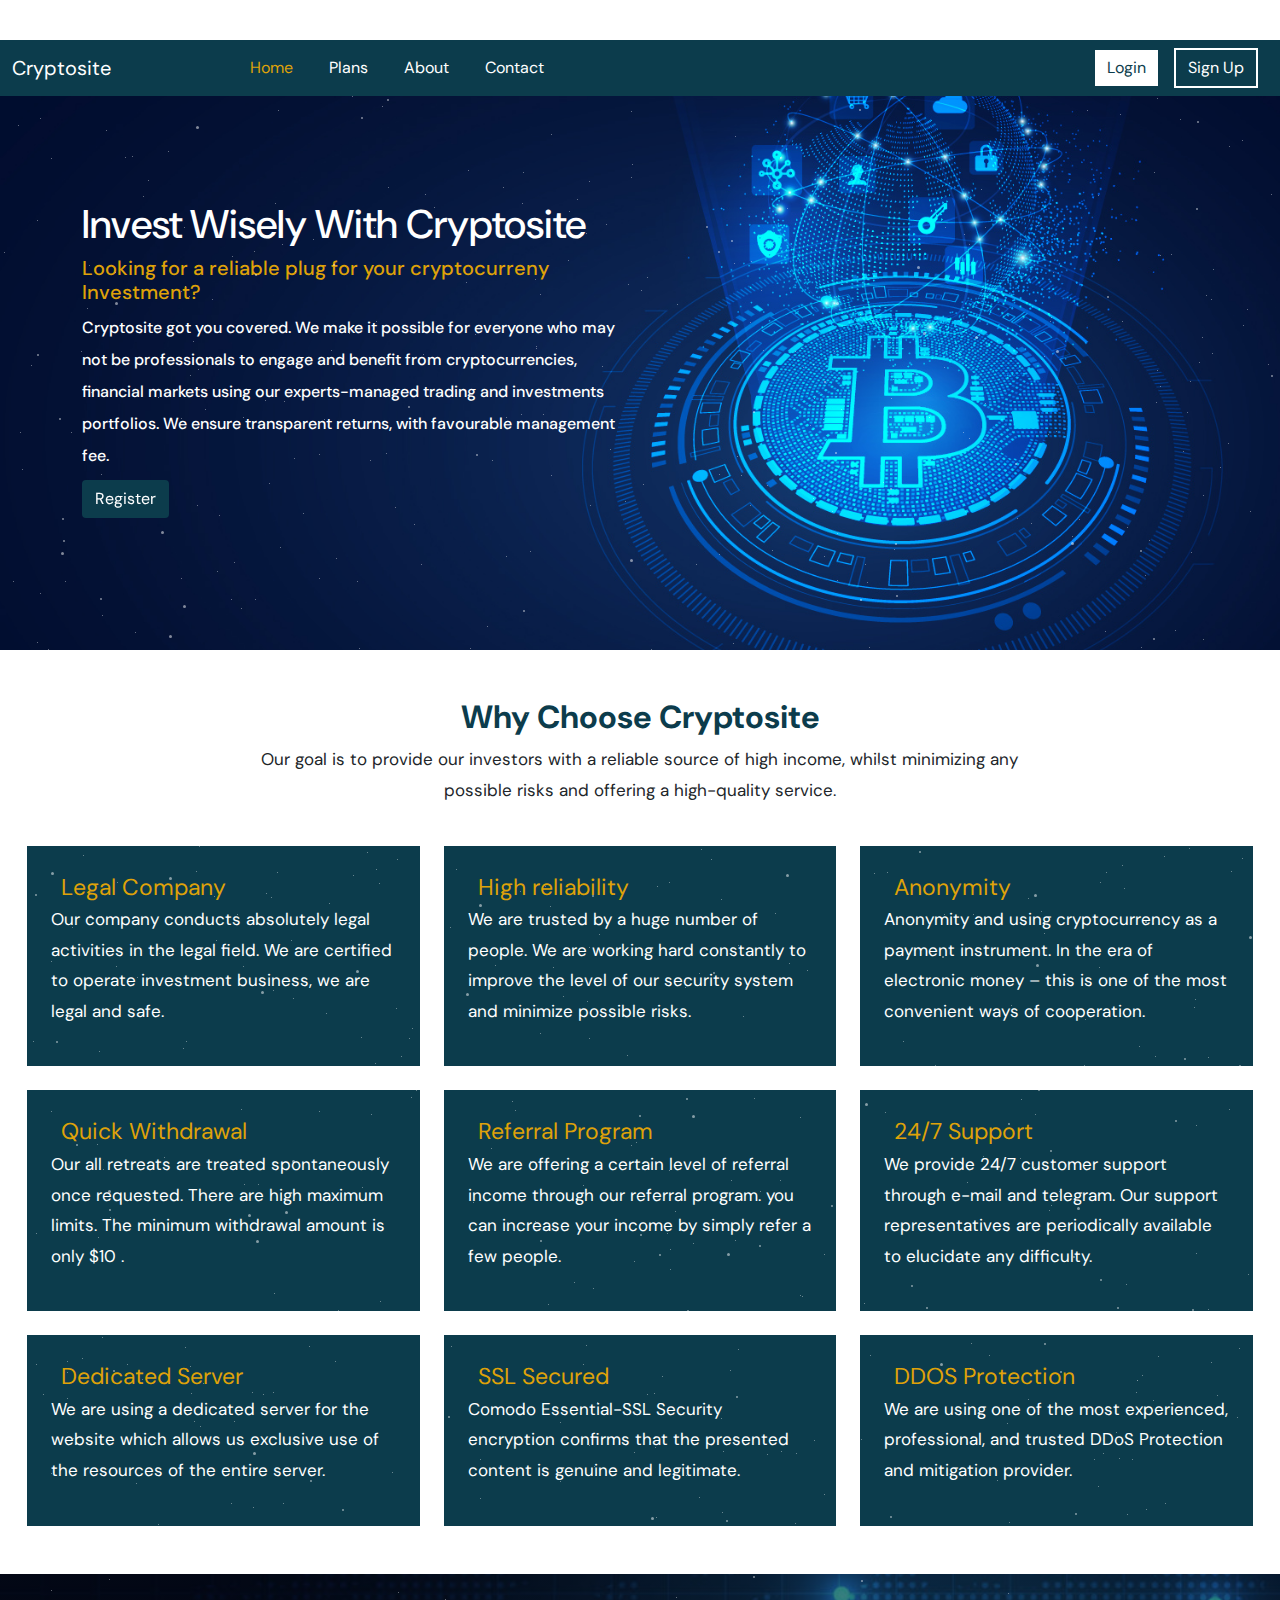
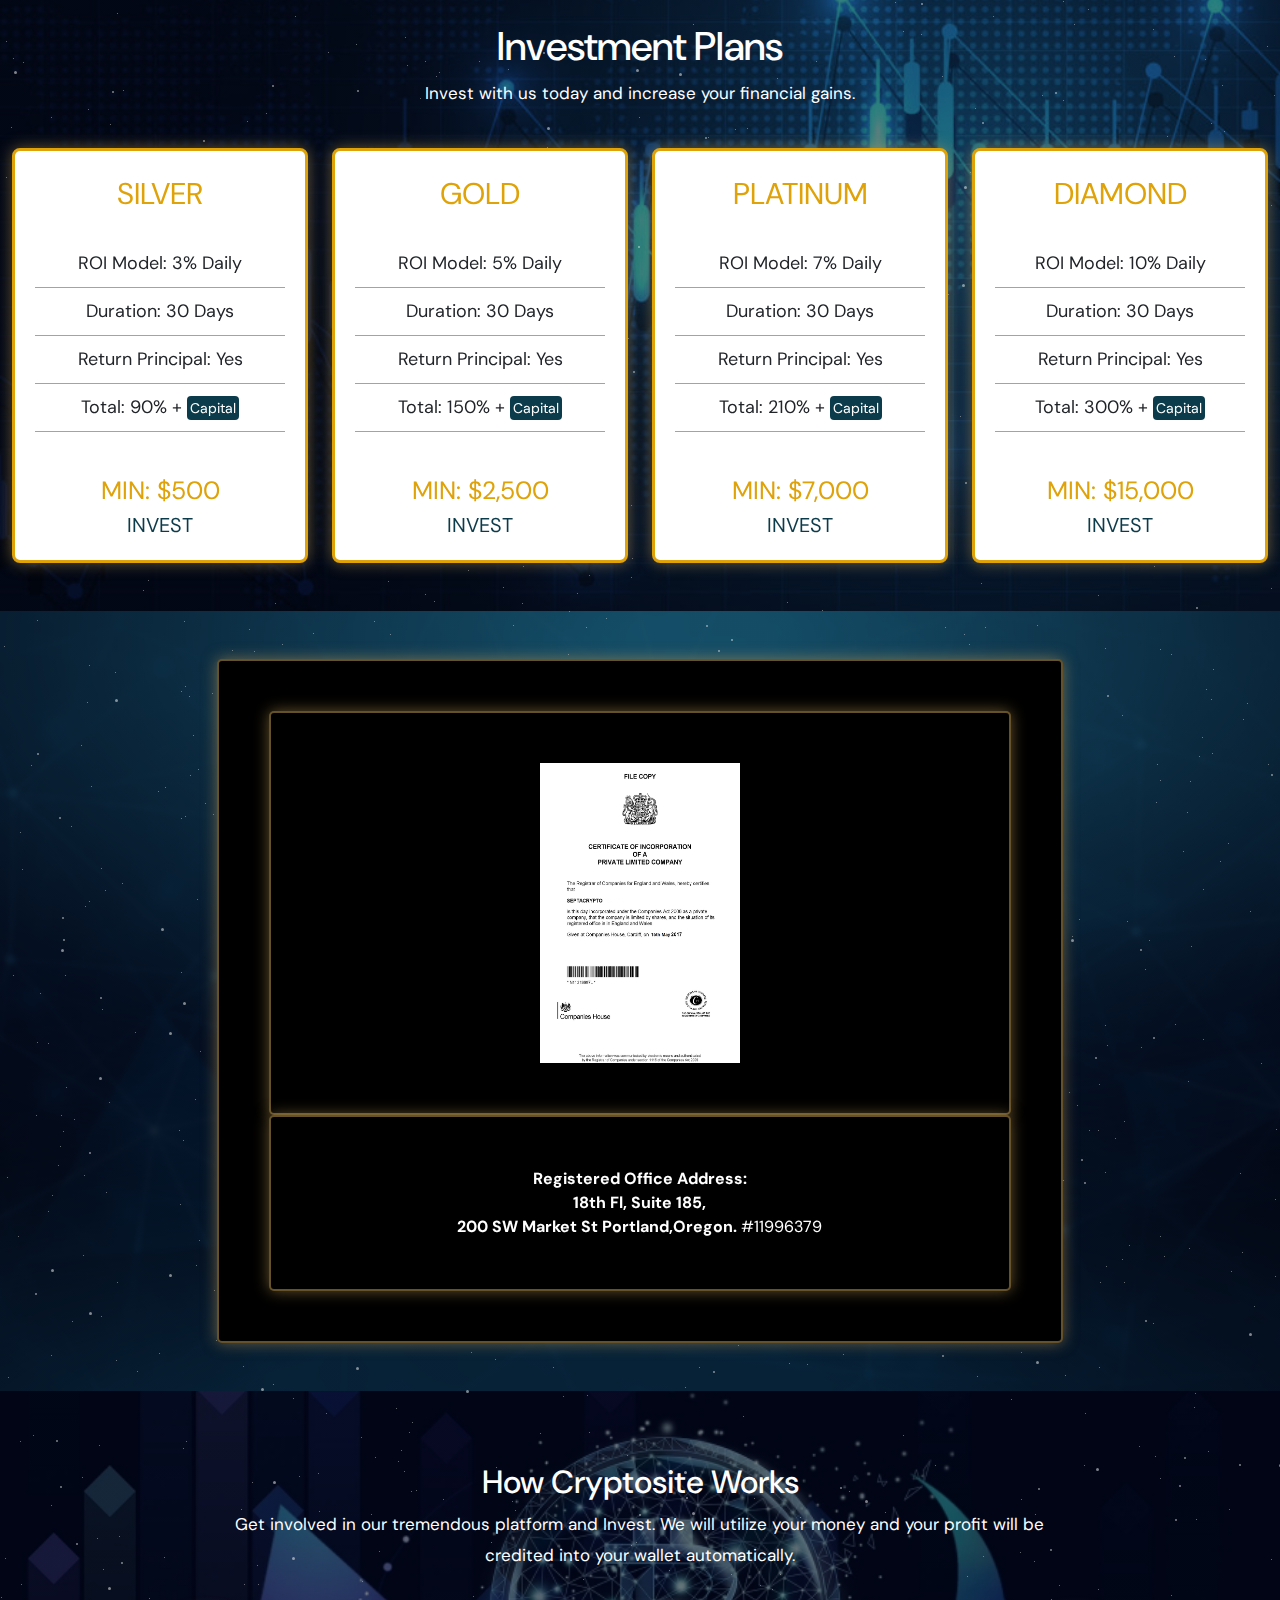
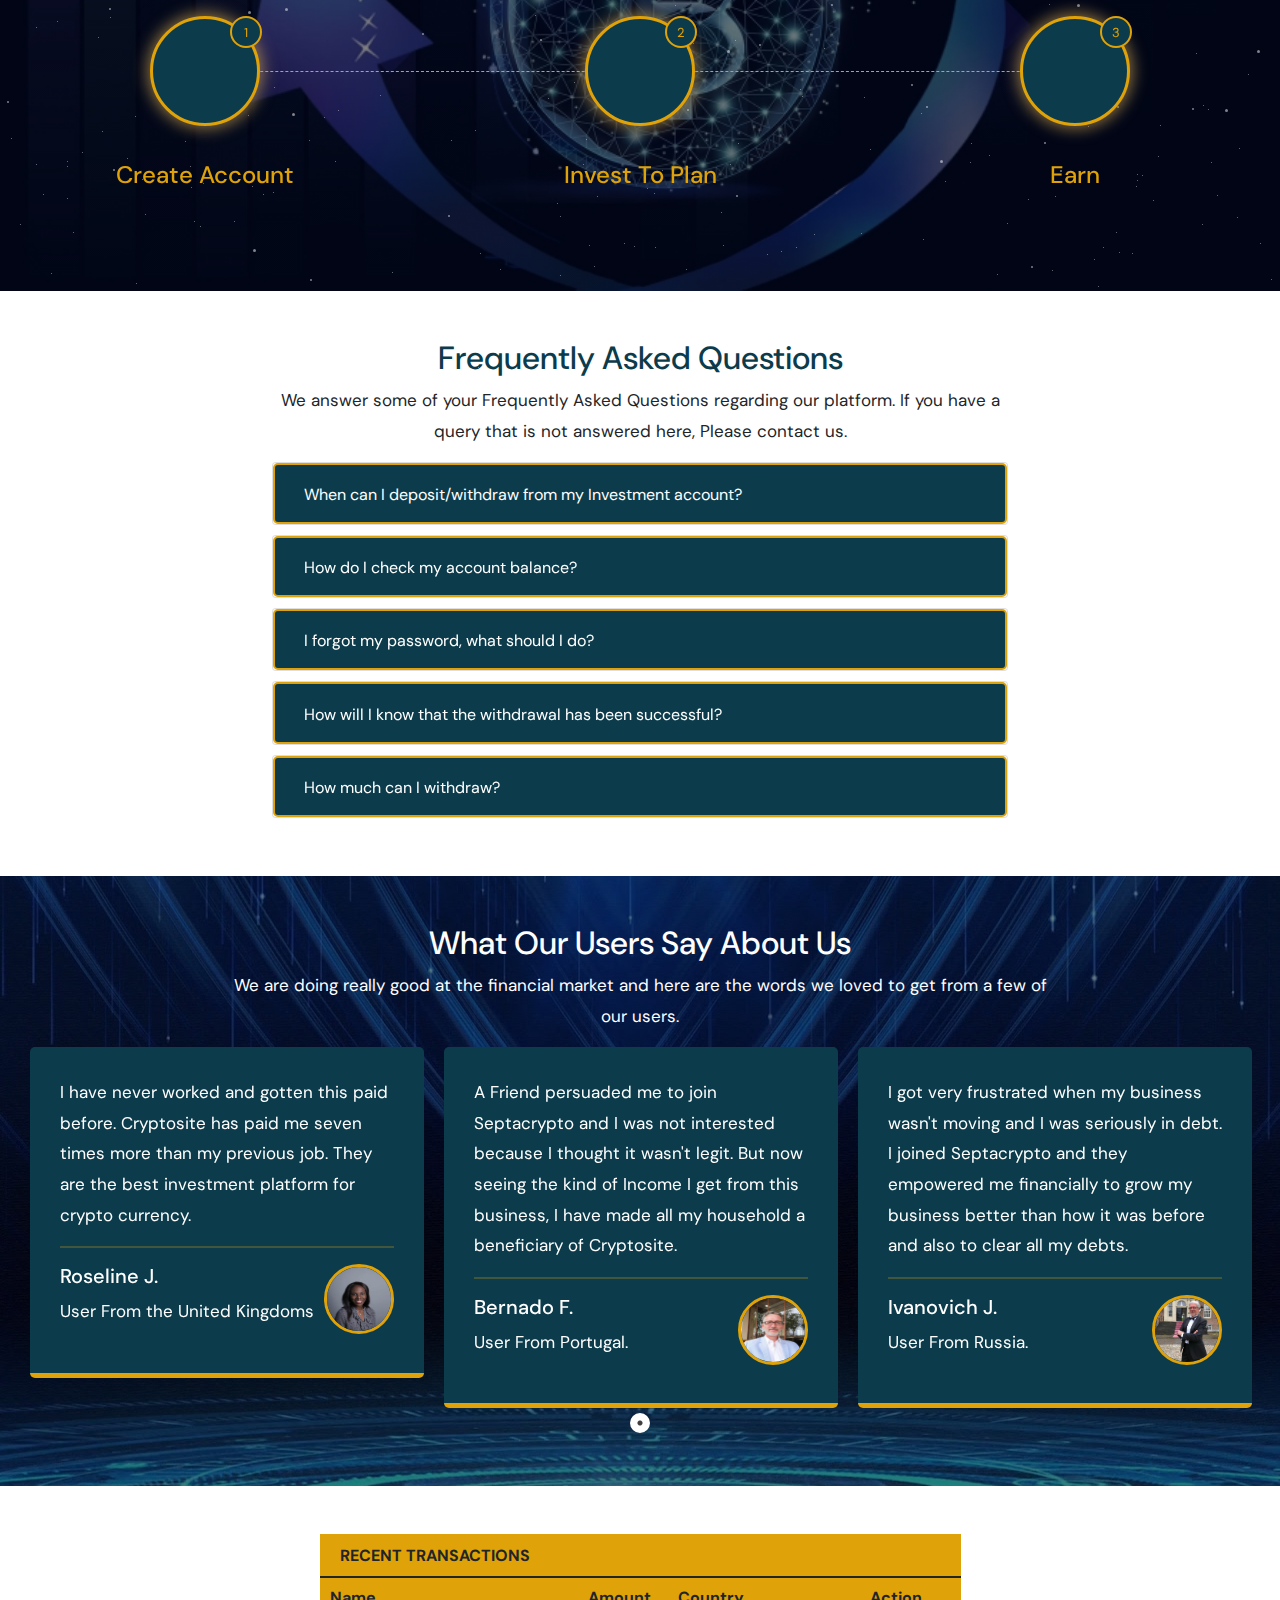
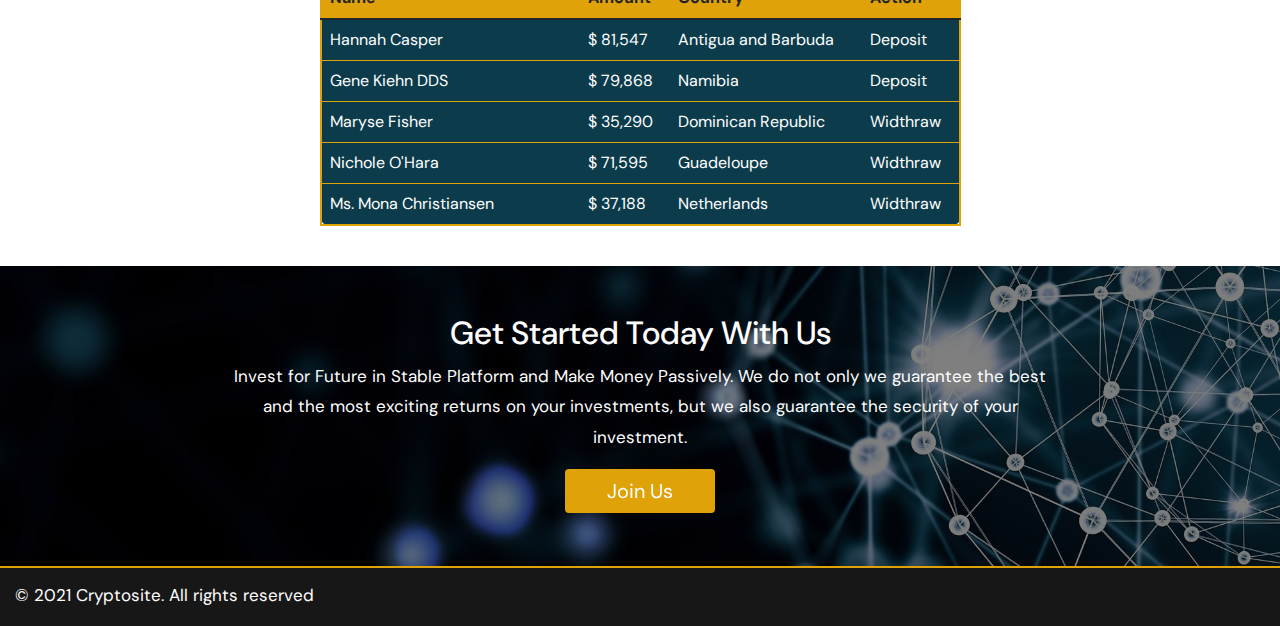
==== index.html @ 424b7c15 "Initial commit" ====
<!DOCTYPE html>
<html lang="en">
<head>
    <meta charset="UTF-8">
    <meta http-equiv="X-UA-Compatible" content="IE=edge">
    <meta name="viewport" content="width=device-width, initial-scale=1.0">
    <title>New Crypto Site</title>
    <link rel="stylesheet" href="bootstrap/css/bootstrap.min.css">
    <link rel="stylesheet" href="css/styles.css">
    <link rel="stylesheet" href="css/responsive.css">
    <link rel="stylesheet" href="css/dots.css">
    <script src="js/font-awesome.js"></script>
    <link rel="stylesheet" href="slick-1.8.1/slick-1.8.1/slick/slick.css">
    <link rel="stylesheet" href="slick-1.8.1/slick-1.8.1/slick/slick-theme.css">
    <!-- <script type='text/javascript' src='https://platform-api.sharethis.com/js/sharethis.js#property=60d13c8905c128001ae49d27&product=sticky-share-buttons' async='async'></script> -->
</head>
<body>
    <header class="fixed-top">
    <div style="height:40px; background-color: #FFFFFF; overflow:hidden; box-sizing: border-box; border-radius: 0px; text-align: right; line-height:14px; block-size:40px; font-size: 12px; font-feature-settings: normal; text-size-adjust: 100%; padding:1px;padding: 0px; margin: 0px; width: 100%;"><div style="height:40px; padding:0px; margin:0px; width: 100%;"><iframe src="https://widget.coinlib.io/widget?type=horizontal_v2&theme=light&pref_coin_id=1505&invert_hover=" width="100%" height="36px" scrolling="auto" marginwidth="0" marginheight="0" frameborder="0" border="0" style="border:0;margin:0;padding:0;"></iframe></div></div>
    <nav class="navbar navbar-expand-lg navbar-light">
        <div class="container-fluid">
          <a class="navbar-brand" href="#">Cryptosite</a>
          <button class="navbar-toggler" type="button" data-bs-toggle="collapse" data-bs-target="#navbarNavDropdown" aria-controls="navbarNavDropdown" aria-expanded="false" aria-label="Toggle navigation">
            <i class="fas fa-bars text-white"></i>
          </button>
          <div class="collapse navbar-collapse offset-md-1" id="navbarNavDropdown">
            <ul class="navbar-nav me-auto mb-2 mb-lg-0">
              <li class="nav-item">
                <a class="nav-link active" href="index.html">Home</a>
              </li>
              <li class="nav-item">
                <a class="nav-link" href="plans.html">Plans</a>
              </li>
              <li class="nav-item">
                <a class="nav-link" href="#">About</a>
              </li>
              <li class="nav-item">
                <a class="nav-link" href="#">Contact</a>
              </li>
            </ul>
            <div class="float-btn">
              <a href="#" class="btn btn-login">Login</a>
              <a href="#" class="btn btn-register">Sign Up</a>
            </div>
            <div class="d-flex">
                <span id="google_translate_element"></span>
            </div>
            <script type="text/javascript">
                function googleTranslateElementInit() {
                   new google.translate.TranslateElement({ p: 'en', layout: google.translate.TranslateElement.InlineLayout.HORIZONTAL}, 'google_translate_element');
                                                   }
               </script>
            <script src="https://translate.google.com/translate_a/element.js?cb=googleTranslateElementInit"></script>
          </div>
        </div>
      </nav>
    </header>
  <div class="full-wh">
    <!-- STAR ANIMATION -->
    <div class="bg-animation">
      <div id='stars'></div>
      <div id='stars2'></div>
      <div id='stars3'></div>
      <div id='stars4'></div>
    </div><!-- / STAR ANIMATION -->
  </div>

  <div class="home-banner">
    <div class="container">
      <div class="row">
          <div class="col-md-6">
              <div class="banner-area">
              <h1 class="text-white">Invest Wisely With Cryptosite</h1>
              <h5 class="text-banner">Looking for a reliable plug for your cryptocurreny Investment?</h5>
              <h6 class="text-white">Cryptosite got you covered. We make it possible for everyone who may not be professionals to engage and benefit from cryptocurrencies, financial markets using our experts-managed trading and investments portfolios. We ensure transparent returns, with favourable management fee.</h6>
              <a href="#" class="btn btn-startmine" style="position:relative;">Register</a>
            </div>
          </div>
      </div>
    </div>
  </div>

  <br><br>
  <div class="container-fluid">
    <section class="why-choose">
        <h2 class="text-center section-text"><b>Why Choose Cryptosite</b></h2>
        <div class="col-md-8 mx-auto">
        <p class="text-center">Our goal is to provide our investors with a reliable source of high income, whilst minimizing any possible risks and offering a high-quality service.</p>
    </div>
    <br>
    <div class="row">
        <div class="col-xl-4 col-md-6">
           <div class="why-area p-4">
            <div class="why-heads">
          <span><i class="far fa-copy"></i></span> 
          Legal Company
        </div>
        <p class="text-white">Our company conducts absolutely legal activities in the legal field. We are certified to operate investment business, we are legal and safe.</p>
        </div>
    </div> 
        <div class="col-xl-4 col-md-6 first">
            <div class="why-area p-4">
                <div class="why-heads">
              <span><i class="fas fa-lock"></i></span> 
              High reliability
            </div>
            <p class="text-white">We are trusted by a huge number of people. We are working hard constantly to improve the level of our security system and minimize possible risks.</p>
            </div>
        </div>
        <div class="col-xl-4 col-md-6 first">
            <div class="why-area p-4">
                <div class="why-heads">
              <span><i class="fas fa-user-lock"></i></span> 
              Anonymity
            </div>
            <p class="text-white">Anonymity and using cryptocurrency as a payment instrument. In the era of electronic money – this is one of the most convenient ways of cooperation.</p>
            </div>
        </div>
        <div class="col-xl-4 col-md-6">
            <br>
            <div class="why-area p-4">
                <div class="why-heads">
              <span><i class="fas fa-shipping-fast"></i></span>               
              Quick Withdrawal
            </div>
            <p class="text-white">Our all retreats are treated spontaneously once requested. There are high maximum limits. The minimum withdrawal amount is only $10 .</p>
            </div>
        </div>
        <div class="col-xl-4 col-md-6">
            <br>
            <div class="why-area p-4">
                <div class="why-heads">
              <span><i class="fas fa-users"></i></span>               
              Referral Program
            </div>
            <p class="text-white">We are offering a certain level of referral income through our referral program. you can increase your income by simply refer a few people.</p>
            </div>
        </div>
        <div class="col-xl-4 col-md-6">
          <br>
          <div class="why-area p-4">
            <div class="why-heads">
          <span><i class="fas fa-headset"></i></span>                         
          24/7 Support
        </div>
        <p class="text-white">We provide 24/7 customer support through e-mail and telegram. Our support representatives are periodically available to elucidate any difficulty.</p>
        </div>          
        </div>
        <div class="col-xl-4 col-md-6">
         <br>
         <div class="why-area p-4">
            <div class="why-heads">
          <span><i class="fas fa-server"></i></span>                         
          Dedicated Server
        </div>
        <p class="text-white">We are using a dedicated server for the website which allows us exclusive use of the resources of the entire server.</p>
        </div> 
        </div>
        <div class="col-xl-4 col-md-6">
            <br>
            <div class="why-area p-4">
               <div class="why-heads">
             <span><i class="fab fa-expeditedssl"></i></span>                         
            SSL Secured
           </div>
           <p class="text-white">Comodo Essential-SSL Security encryption confirms that the presented content is genuine and legitimate.</p>
           </div> 
        </div>
        <div class="col-xl-4 col-md-6">
            <br>
            <div class="why-area p-4">
               <div class="why-heads">
             <span><i class="fas fa-shield-alt"></i></span>                         
            DDOS Protection
           </div>
           <p class="text-white">We are using one of the most experienced, professional, and trusted DDoS Protection and mitigation provider.</p>
           </div>     
        </div>
    </div>
    </section>
    <br><br>
  </div>

  <section class="plans">
        <div class="container-fluid">
          <br><br>
          <h1 class="text-white text-center">Investment Plans</h1>
          <p class="text-white text-center">Invest with us today and increase your financial gains.</p>
          <br>
          <div class="row">
            <div class="col-xl-3 col-lg-4 col-md-6">
               <div class="plans-area text-center">
                 <span class="plan-head">SILVER</span>
                 <br><br>
                 <ul class="plan-list">
                   <li>ROI Model: 3% Daily</li>
                   <li>Duration: 30 Days</li>
                   <li>Return Principal: Yes</li>
                   <li>Total: 90% + <span class="capital">Capital</span></li>
                 </ul>
                 <br>
                 <span class="plan-footer">MIN: $500</span><br>
                 <span class="plan-invest">INVEST</span>
               </div>
            </div>

            <div class="col-xl-3 col-lg-4 col-md-6 first">
              <div class="plans-area text-center">
                <span class="plan-head">GOLD</span>
                <br><br>
                <ul class="plan-list">
                  <li>ROI Model: 5% Daily</li>
                  <li>Duration: 30 Days</li>
                  <li>Return Principal: Yes</li>
                  <li>Total: 150% + <span class="capital">Capital</span></li>
                </ul>
                <br>
                <span class="plan-footer">MIN: $2,500</span><br>
                <span class="plan-invest">INVEST</span>
              </div>
            </div>

            <div class="col-xl-3 col-lg-4 col-md-6 first">
              <div class="plans-area text-center">
                <span class="plan-head">PLATINUM</span>
                <br><br>
                <ul class="plan-list">
                  <li>ROI Model: 7% Daily</li>
                  <li>Duration: 30 Days</li>
                  <li>Return Principal: Yes</li>
                  <li>Total: 210% + <span class="capital">Capital</span></li>
                </ul>
                <br>
                <span class="plan-footer">MIN: $7,000</span><br>
                <span class="plan-invest">INVEST</span>
              </div>
            </div>

            <div class="col-xl-3 col-lg-4 col-md-6 first">
              <div class="plans-area text-center">
                <span class="plan-head">DIAMOND</span>
                <br><br>
                <ul class="plan-list">
                  <li>ROI Model: 10% Daily</li>
                  <li>Duration: 30 Days</li>
                  <li>Return Principal: Yes</li>
                  <li>Total: 300% + <span class="capital">Capital</span></li>
                </ul>
                <br>
                <span class="plan-footer">MIN: $15,000</span><br>
                <span class="plan-invest">INVEST</span>
              </div>
            </div>
          </div>
        </div>
        <br><br>
</section>

<section class="certificate-area">
  <br><br>
  <div class="row justify-content-center">
    <div class="col-xl-8">
      <div class="profit-calculator-wrapper">
          <div align="center" class="profit-calculator-wrapper"><a href="img/certificate.pdf" target="_blank"><img src="img/certificate.png" align="center" alt="image" width="200" height="300"></a></div>
                        <div class="profit-calculator-wrapper text-white" align="center"><strong>Registered Office Address:<br>
                        
                         18th Fl, Suite 185,<br> 200 SW Market St Portland,Oregon.</strong>
<a href="#" target="_blank" style="text-decoration: none;"><font color="white">#11996379</font></a><br></div>
      </div>
    </div>
  </div>
  <br><br>
</section>

<section class="how-works">
   <br><br><br>
   <h2 class="text-center text-white">How Cryptosite Works</h2>
   <div class="col-md-8 mx-auto">
   <p class="text-white text-center">Get involved in our tremendous platform and Invest. We will utilize your money and your profit will be credited into your wallet automatically.</p>
   </div>
  </div><!-- row end -->
  <div class="row justify-content-center mb-none-30">
              <div class="col-lg-4 col-md-6 work-item mb-30">
      <div class="work-card text-center">
        <div class="work-card__icon base--color">
          <i class="fas fa-user-alt"></i>                <span class="step-number">1</span>
        </div>
        <div class="work-card__content">
          <h4 class="base--color mb-3">Create Account</h4>
        </div>
      </div><!-- work-card end -->
    </div>
              <div class="col-lg-4 col-md-6 work-item mb-30">
      <div class="work-card text-center">
        <div class="work-card__icon base--color">
          <i class="fas fa-cubes"></i>                <span class="step-number">2</span>
        </div>
        <div class="work-card__content">
          <h4 class="base--color mb-3">Invest To Plan</h4>
        </div>
      </div><!-- work-card end -->
    </div>
              <div class="col-lg-4 col-md-6 work-item last mb-30">
      <div class="work-card text-center">
        <div class="work-card__icon base--color">
          <i class="fas fa-wallet"></i>                <span class="step-number">3</span>
        </div>
        <div class="work-card__content">
          <h4 class="base--color mb-3">Earn</h4>
        </div>
      </div><!-- work-card end -->
    </div>
            </div>
</section>

<section class="faq-area">
  <div class="container">
  <br><br>
  <h2 class="section-text text-center">Frequently Asked Questions</h2>
  <div class="col-md-8 mx-auto">
  <p class="text-center">We answer some of your Frequently Asked Questions regarding our platform. If you have a query that is not answered here, Please contact us.</p>
</div>
<div class="row justify-content-center">
  <div class="col-lg-8">
    <div class="accordion cmn-accordion" id="accordionExample">
                    <div class="card">
        <div class="card-header" id="heading0">
          <h2 class="mb-0">
            <button class="btn btn-link btn-block text-left collapsed" type="button" data-bs-toggle="collapse" data-bs-target="#collapse0" aria-expanded="false" aria-controls="collapse0">
              <i class="fas fa-question-circle"></i>
              <span>When can I deposit/withdraw from my Investment account?</span>
            </button>
          </h2>
        </div>

        <div id="collapse0" class="collapse" aria-labelledby="heading0" data-bs-parent="#accordionExample">
          <div class="card-body">
            Deposit and withdrawal are available for at any time. Be sure, that your funds are not used in any ongoing trade before the withdrawal. The available amount is shown in your dashboard on the main page of Investing platform.

                        </div>
        </div>
      </div>
                    <div class="card">
        <div class="card-header" id="heading1">
          <h2 class="mb-0">
            <button class="btn btn-link btn-block text-left collapsed" type="button" data-bs-toggle="collapse" data-bs-target="#collapse1" aria-expanded="false" aria-controls="collapse1">
              <i class="fas fa-question-circle"></i>
              <span>How do I check my account balance?</span>
            </button>
          </h2>
        </div>

        <div id="collapse1" class="collapse" aria-labelledby="heading1" data-bs-parent="#accordionExample">
          <div class="card-body">
            You can see this anytime on your accounts dashboard.                  </div>
        </div>
      </div>
                    <div class="card">
        <div class="card-header" id="heading2">
          <h2 class="mb-0">
            <button class="btn btn-link btn-block text-left collapsed" type="button" data-bs-toggle="collapse" data-bs-target="#collapse2" aria-expanded="false" aria-controls="collapse2">
              <i class="fas fa-question-circle"></i>
              <span>I forgot my password, what should I do?</span>
            </button>
          </h2>
        </div>

        <div id="collapse2" class="collapse" aria-labelledby="heading2" data-bs-parent="#accordionExample">
          <div class="card-body">
            Visit the password reset page, type in your email address and click the `Reset` button.
</div>
        </div>
      </div>
                    <div class="card">
        <div class="card-header" id="heading3">
          <h2 class="mb-0">
            <button class="btn btn-link btn-block text-left collapsed" type="button" data-bs-toggle="collapse" data-bs-target="#collapse3" aria-expanded="false" aria-controls="collapse3">
              <i class="fas fa-question-circle"></i>
              <span>How will I know that the withdrawal has been successful?</span>
            </button>
          </h2>
        </div>

        <div id="collapse3" class="collapse" aria-labelledby="heading3" data-bs-parent="#accordionExample">
          <div class="card-body">
            You will get an automatic notification once we send the funds and you can always check your transactions or account balance. Your chosen payment system dictates how long it will take for the funds to reach you.
</div>
        </div>
      </div>
                    <div class="card">
        <div class="card-header" id="heading4">
          <h2 class="mb-0">
            <button class="btn btn-link btn-block text-left collapsed" type="button" data-bs-toggle="collapse" data-bs-target="#collapse4" aria-expanded="false" aria-controls="collapse4">
              <i class="fas fa-question-circle"></i>
              <span>How much can I withdraw?</span>
            </button>
          </h2>
        </div>

        <div id="collapse4" class="collapse" aria-labelledby="heading4" data-bs-parent="#accordionExample">
          <div class="card-body">
            You can withdraw the full amount of your account balance minus the funds that are used currently for supporting opened positions.

                    </div>
        </div>
      </div>
                  </div>
</div>
</div>
</div>
</section>

<br><br>
<section class="testimonial-area">
  <div style="margin-right: 20px; margin-left: 20px;">
    <br><br>
    <h2 class="text-white text-center">What Our Users Say About Us</h2>
    <div class="col-md-8 mx-auto">
    <p class="text-white text-center">We are doing really good at the financial market and here are the words we loved to get from a few of our users.</p>
  </div>

  <div class="responsive">
    <div class="testimonial">
     <p class="text-white">I have never worked and gotten this paid before. Cryptosite has paid me seven times more than my previous job. They are the best investment platform for crypto currency.</p>
     <div class="testi-img">
       <hr style="background-color: rgb(223, 162, 9) !important; height: 2px;">
       <img src="img/roseline.jpg" alt="testifier-1" class="img-testimonial">
     </div>
     <h5 class="text-white">Roseline J.</h5>
     <p class="text-white">User From the United Kingdoms</p>
    </div>
    <div class="testimonial">
      <p class="text-white">A Friend persuaded me to join Septacrypto and I was not interested because I thought it wasn't legit. But now seeing the kind of Income I get from this business, I have made all my household a beneficiary of Cryptosite.</p>
      <div class="testi-img">
        <hr style="background-color: rgb(223, 162, 9) !important; height: 2px;">
        <img src="img/bernado.jpg" alt="testifier-1" class="img-testimonial">
      </div>
      <h5 class="text-white">Bernado F.</h5>
      <p class="text-white">User From Portugal.</p>
    </div>
    <div class="testimonial">
      <p class="text-white">I got very frustrated when my business wasn't moving and I was seriously in debt. I joined Septacrypto and they empowered me financially to grow my business better than how it was before and also to clear all my debts.</p>
      <div class="testi-img">
        <hr style="background-color: rgb(223, 162, 9) !important; height: 2px;">
        <img src="img/ivanovic.jpg" alt="testifier-1" class="img-testimonial">
      </div>
      <h5 class="text-white">Ivanovich J.</h5>
      <p class="text-white">User From Russia.</p>
    </div>
  </div>

  </div>

  <br><br>
</section>

<br><br>
<div class="container">
  <div class="row">
  <div class="col-lg-7 mx-auto">
    <div class="table-responsive">
      <table class="table table-crypto table-hover recent-trans-table">
        <thead class="thead">
          <tr scope="col">
            <th> <i class="fas fa-wallet" style="padding-right: 10px;"></i> RECENT TRANSACTIONS</th>
            <th></th>
            <th></th>
            <th></th>
            <th></th>
          </tr>
        </thead>
        <thead class="thead">
          <tr scope="col">
            <th>Name</th>
            <th></th>
            <th>Amount</th>
            <th>Country</th>
            <th>Action</th>
          </tr>
        </thead>

        <tbody id="reload">
                          <tr scope="col" id="here" >
            <td>Hannah Casper</td>

                          <td><i class="fas fa-caret-down text-danger"></i></td>
            



            <td>$ 81,547</td>
            <td>Antigua and Barbuda</td>
            <td>Deposit</td>
          </tr>
                          <tr scope="col" id="here" >
            <td>Gene Kiehn DDS</td>

                          <td><i class="fas fa-caret-down text-danger"></i></td>
            



            <td>$ 79,868</td>
            <td>Namibia</td>
            <td>Deposit</td>
          </tr>
                          <tr scope="col" id="here" >
            <td>Maryse Fisher</td>

                          <td><i class="fas fa-caret-up text-success"></i></td>
            



            <td>$ 35,290</td>
            <td>Dominican Republic</td>
            <td>Widthraw</td>
          </tr>
                          <tr scope="col" id="here" >
            <td>Nichole O&#039;Hara</td>

                          <td><i class="fas fa-caret-up text-success"></i></td>
            



            <td>$ 71,595</td>
            <td>Guadeloupe</td>
            <td>Widthraw</td>
          </tr>
                          <tr scope="col" id="here" >
            <td>Ms. Mona Christiansen</td>

                          <td><i class="fas fa-caret-up text-success"></i></td>
            



            <td>$ 37,188</td>
            <td>Netherlands</td>
            <td>Widthraw</td>
          </tr>
            

        </tbody>

      </table>
    </div>
  </div>
</div>
</div>
<script>
var auto_refresh = setInterval(
      window.onload =  function(){


  $('#reload').load(location.href+ ' #here').fadeIn("slow",function(){ $(this).addClass('success').show();});



  },3000);
</script>

<style>

  .table-crypto {
    background-color: #0c3c4c;
  }

  .table-crypto tbody tr {
    color: white !important;
  }

  .recent-trans-table {
    border-radius: 10px !important;
    border: 2px solid rgb(223, 162, 9);
    position: relative;
  }

  .recent-trans-table .thead {
    background-color: rgb(223, 162, 9) !important;
  }
</style>
<br>

<section class="get-started">
  <div class="container">
    <div class="row">
      <div class="col-md-9 mx-auto">
        <br><br>
        <h2 class="text-white text-center">Get Started Today With Us</h2>
        <p class="text-white text-center">Invest for Future in Stable Platform and Make Money Passively. We do not only we guarantee the best and the most exciting returns on your investments, but we also guarantee the security of your investment.</p>
        <div align="center">
          <a href="" class="btn btn-join">Join Us</a>
        </div>
      </div>
    </div>
  </div>
</section>

<footer class="crypto-footer">
  <div class="row text-white">
    <div class="col-md-6">
     <p class="footer-text">© 2021 Cryptosite. All rights reserved</p>
    </div>
    <div class="col-md-6">
      <div class="offset-md-7">
                    <a href="#" class="footer-media"><i class="fab fa-facebook-f"></i></a>
                    <a href="#" class="footer-media"><i class="fab fa-twitter"></i></a>
                    <a href="#" class="footer-media"><i class="fab fa-pinterest-p"></i></a>
                    <a href="#" class="footer-media"><i class="fab fa-linkedin-in"></i></a>
                  </div>
    </div>
  </div>
</footer>

    <script src="bootstrap/js/bootstrap.min.js"></script>

    <script src="js/jquery-1.11.0.min.js"></script>
    <script src="js/jquery-migrate-1.2.1.min.js"></script>
    <script src="slick-1.8.1/slick-1.8.1/slick/slick.min.js"></script>
    <script>
      $(document).ready(function(){
      $('.responsive').slick({
  dots: true,
  infinite: false,
  autoplay: true,
  autoplaySpeed: 4000,
  speed: 300,
  slidesToShow: 3,
  slidesToScroll: 3,
  responsive: [
    {
      breakpoint: 1024,
      settings: {
        slidesToShow: 2,
        slidesToScroll: 2,
        infinite: true,
        dots: true
      }
    },
    {
      breakpoint: 600,
      settings: {
        slidesToShow: 2,
        slidesToScroll: 2
      }
    },
    {
      breakpoint: 480,
      settings: {
        slidesToShow: 1,
        slidesToScroll: 1
      }
    }
    // You can unslick at a given breakpoint now by adding:
    // settings: "unslick"
    // instead of a settings object
  ]
});
});
    </script>
</body>
</html>
---- css/styles.css ----
@import url('https://fonts.googleapis.com/css2?family=Bakbak+One&family=DM+Sans:wght@500&family=Nunito:wght@500;600;700&family=Prompt:wght@200;400&family=Raleway:wght@100;200;400&family=Roboto+Mono:ital,wght@0,300;1,700&family=Source+Sans+3:ital,wght@1,700&display=swap');

html, body {
    max-width: 100%;
    overflow-x: hidden;
    font-family: 'DM Sans', sans-serif;
}

.widget-update{
    margin-top: -5px !important;
}

.navbar {
    background-color: #0c3c4c;
}

.navbar .navbar-brand {
    color: white !important;
}

.navbar .navbar-nav .nav-item {
    padding-left: 10px;
    padding-right: 10px;
}

.navbar .navbar-nav .nav-item .nav-link {
    color: white;
}

.navbar .navbar-nav .nav-item .nav-link.active {
    color: rgb(223, 162, 9);
}

.navbar .navbar-nav .nav-item .nav-link:hover {
    color: rgb(223, 162, 9);
}

.btn-login {
    border: 2px solid #0c3c4c;
    color: #0c3c4c;
    border-radius: 0px;
    background-color: white;
    margin-right: 10px;
}

.btn-login:hover {
    border: 2px solid white;
    color: white;
    background-color: #0c3c4c;
}

.btn-register {
    border: 2px solid white;
    color: white;
    border-radius: 0px;
    background-color: #0c3c4c;
    margin-right: 10px;
}

.btn-register:hover {
    border: 2px solid #0c3c4c;
    color: #0c3c4c;
    background-color: white;
}

.goog-te-combo{
    width: 100%;
    padding: .375rem .75rem;
    font-size: 1rem;
    font-weight: 400;
    line-height: 1.5;
    color: #495057;
    background-color: #fff;
    background-clip: padding-box;
    border: 1px solid #ced4da;
    border-radius: .25rem;
    transition: border-color .15s ease-in-out,box-shadow .15s ease-in-out;
}
.goog-logo-link {
   display:none !important;
}

.goog-te-gadget{
   color: transparent !important;
}

.banner-area {
    padding-top: 200px;
}

.banner-area h6 {
    line-height: 2em;
}

.text-banner {
    color: rgb(223, 162, 9);
}

.navbar-toggler {
    border: 1px solid transparent !important;
}

.navbar-toggler:focus {
    outline: 4px solid #0c3c4c !important;
}

.navbar-toggler .fa-bars {
    font-size: 25px !important;
}

.home-banner {
    background-image: url('../img/cryptobanner-2.jpg');
    background-repeat: no-repeat;
    background-size: cover;
    background-position: center;
    min-height: 650px;
}

.btn-startmine {
    color: white !important;
    background-color: #0c3c4c;
}

.section-text {
    color: #0c3c4c;
}

p {
    font-size: 17px;
    line-height: 1.8em;
}

.why-choose {
    margin-right: 15px;
    margin-left: 15px;
}

.why-area {
    background-color: #0c3c4c;
}

.why-heads {
    color: rgb(223, 162, 9);
    font-size: 23px;
}

.why-heads span {
    margin-right: 10px;
}

.plans {
    background-image: linear-gradient(rgba(0,0,0,0.5),rgba(0,0,0,0.5)) ,url('../img/section-bg.jpg');
    background-position: center;
    background-repeat: no-repeat;
    background-size: cover;
    min-height: 600px;
}

.plans-area {
    background-color: white;
    border: 3px solid rgb(223, 162, 9);
    padding: 20px;
    box-shadow: 0 0 15px rgb(204 163 84 / 50%);
    border-radius: 8px;
    position: relative;
}

.plans-area:hover {
    margin-top: -10px;
    transition: all .25s ease-out;
}

.plan-head {
    color: rgb(223, 162, 9);
    font-size: 30px;
}

.plan-list {
    list-style-type: none;
    padding-inline-start: 0px !important;
}

.plan-list li {
    font-size: 18px;
    border-bottom: 1px solid rgb(223, 162, 9);
    padding-top: 10px;
    padding-bottom: 10px;
}

.plan-list li .capital {
    color: white;
    background-color: #0c3c4c;
    padding: 3px;
    border-radius: 4px;
    font-size: 14px !important;
}

.plan-footer {
    color: rgb(223, 162, 9);
    font-size: 25px;
}

.plan-invest {
    font-size: 20px;
    color: #0c3c4c;
}

.profit-calculator-wrapper {
    padding: 50px;
    border: 2px solid rgba(204, 163, 84, 0.5);
    border-radius: 5px;
    -webkit-border-radius: 5px;
    -moz-border-radius: 5px;
    -ms-border-radius: 5px;
    -o-border-radius: 5px;
    background-color: #000000;
    box-shadow: 0 0 15px rgb(204 163 84 / 50%);
    position: relative;
}

.certificate-area {
    background-image: linear-gradient(rgba(0,0,0,0.5),rgba(0,0,0,0.5)) ,url('../img/crypt-certibg.png');
    background-position: center;
    background-repeat: no-repeat;
    background-size: cover;
    min-height: 600px;
}

.how-works {
    background-image: linear-gradient(rgba(0,0,0,0.5),rgba(0,0,0,0.5)) ,url('../img/cryptobanner.jpg');
    background-position: center;
    background-repeat: no-repeat;
    background-size: cover;
    min-height: 500px;
} 

.work-item {
    position: relative;
    z-index: 1;
}

.work-card {
    padding: 30px;
}


.base--color {
    color: rgb(223, 162, 9) !important;
}
.work-card__icon {
    width: 110px;
    height: 110px;
    border-radius: 50%;
    -webkit-border-radius: 50%;
    -moz-border-radius: 50%;
    -ms-border-radius: 50%;
    -o-border-radius: 50%;
    border: 3px solid rgb(223, 162, 9);
    box-shadow: 0 0 15px 3px rgb(204 163 84 / 65%);
    margin: 0 auto;
    display: flex;
    justify-content: center;
    align-items: center;
    background-color: #0c3c4c;
    position: relative;
}
.work-card__icon i {
    font-size: 44px;
    line-height: 1;
}

.work-card__icon .step-number {
    position: absolute;
    top: -3px;
    right: -5px;
    width: 32px;
    height: 32px;
    background-color: #0c3c4c;
    display: flex;
    justify-content: center;
    align-items: center;
    font-size: 13px;
    border: 2px solid rgb(223, 162, 9);
    border-radius: 50%;
    -webkit-border-radius: 50%;
    -moz-border-radius: 50%;
    -ms-border-radius: 50%;
    -o-border-radius: 50%;
}

.work-card__content {
    margin-top: 35px;
}

.work-item::before {
    position: absolute;
    content: '';
    left: 50%;
    top: 85px;
    width: 450px;
    height: 2px;
    border-top: 1px dashed rgb(223, 162, 9);
    z-index: -1;
}

.work-item.last::before {
    position: absolute;
    content: '';
    left: 50%;
    top: 85px;
    width: 450px;
    height: 2px;
    border-top: 1px dashed transparent;
    z-index: -1;
}

.card {
    margin-bottom: 10px;
}

.card-header {
  color: white;
  background-color: #0c3c4c;
  border-radius: 5px !important;
  border: 2px solid rgb(223, 162, 9);
}

.card-header .btn-link {
    color: white;
    background-color: #0c3c4c;
    text-decoration: none;
  }

.testimonial-area {
    background-image: linear-gradient(rgba(0,0,0,0.5),rgba(0,0,0,0.5)) ,url('../img/tetimonial-bg.jpg');
    background-position: center;
    background-repeat: no-repeat;
    background-size: cover;
    min-height: 600px;    
}  

.testimonial {
    padding: 30px;
    background-color: #0c3c4c;
    margin-left: 10px;
    margin-right: 10px;
    border-radius: 5px;
    border-bottom: 5px solid rgb(223, 162, 9);
}

.img-testimonial {
    height: 70px;
    width: 70px;
    border-radius: 50%;
    float: right;
    border: 3px solid rgb(223, 162, 9);
}

.get-started {
    background-image: linear-gradient(rgba(0,0,0,0.5),rgba(0,0,0,0.5)) ,url('../img/section-bg-2.jpg');
    background-position: center;
    background-repeat: no-repeat;
    background-size: cover;
    min-height: 300px;  
}

.btn-join {
    background-color: rgb(223, 162, 9);
    color: white;
    position: relative;
    font-size: 20px;
    width: 150px;
}

.crypto-footer {
    background-color: rgb(24, 23, 23);
    position: relative;
    padding: 15px 15px 1px 15px;
    border-top: 2px solid rgb(223, 162, 9);
}

.footer-media {
    color: white;
    margin: 0px 10px 0px 10px;
}

.footer-media:hover {
    color: #0c3c4c;
}

.footer-text {
    line-height: 1.5em !important;
}

.other-banners {
    background-image: url('../img/section-bg.jpg');
    background-repeat: no-repeat;
    background-size: cover;
    background-position: center;
    min-height: 400px;    
}
---- css/responsive.css ----
@media (max-width:800px) {
    .float-btn {
        display: flex;
    }
    .btn-login {
        width: 50%;
        margin-bottom: 10px;
    }
    .btn-register{
        width: 50%;
        margin-bottom: 10px;
    }

    .first {
        margin-top: 20px;
    }

    .work-item::before {
      display: none;
    }

    .work-item.last::before {
        display: none;
      }

      .get-started {
        min-height: 350px;  
    }

}

@media (max-width:480px) {
    .crypto-footer {
        text-align: center;
    }

    .footer-text {
        line-height: 1em !important;
        font-size: 15px;
    }
}
---- css/dots.css ----
.full-wh {
  position: absolute;
  top: 0px;
  left: 0px;
  bottom: 0px;
  width: 100%;
}

.bg-animation {
  position: fixed;
  top: 0;
  left: 0;
  width: 100%;
  height: 100%;
}

.bg-animation {
  position: fixed;
  top: 0;
  left: 0;
  width: 100%;
  height: 100%;
  opacity: 0.5;
}

  #stars {
    width: 1px;
    height: 1px;
    border-radius: 50%;
    background: transparent;
    box-shadow: 117px 1613px #fff, 1488px 635px #fff, 944px 914px #fff,
      647px 277px #fff, 1792px 1205px #fff, 656px 1517px #fff, 820px 1839px #fff,
      1153px 1400px #fff, 870px 13px #fff, 550px 702px #fff, 1155px 1056px #fff,
      88px 1709px #fff, 1450px 1090px #fff, 1929px 457px #fff, 1390px 905px #fff,
      1771px 269px #fff, 1741px 669px #fff, 432px 64px #fff, 563px 996px #fff,
      1918px 1873px #fff, 1845px 1211px #fff, 231px 1503px #fff, 37px 220px #fff,
      1970px 495px #fff, 1812px 925px #fff, 67px 1398px #fff, 535px 279px #fff,
      1837px 829px #fff, 1945px 685px #fff, 1677px 1817px #fff, 1317px 1415px #fff,
      1785px 905px #fff, 1787px 1554px #fff, 802px 1296px #fff, 512px 1101px #fff,
      583px 1364px #fff, 336px 558px #fff, 979px 334px #fff, 106px 792px #fff,
      204px 34px #fff, 1845px 1763px #fff, 445px 1599px #fff, 386px 453px #fff,
      471px 952px #fff, 1466px 1676px #fff, 1885px 303px #fff, 51px 1717px #fff,
      1211px 299px #fff, 1546px 1887px #fff, 1067px 33px #fff, 1088px 1326px #fff,
      1938px 760px #fff, 470px 648px #fff, 1213px 269px #fff, 1767px 78px #fff,
      977px 976px #fff, 1926px 175px #fff, 722px 1512px #fff, 945px 227px #fff,
      1811px 99px #fff, 1912px 1406px #fff, 1602px 1243px #fff, 610px 449px #fff,
      654px 1393px #fff, 1930px 1193px #fff, 258px 1184px #fff, 89px 265px #fff,
      824px 1494px #fff, 1506px 1435px #fff, 1027px 753px #fff, 1px 1197px #fff,
      530px 1161px #fff, 864px 1555px #fff, 1610px 1604px #fff, 1035px 1114px #fff,
      1456px 133px #fff, 1196px 1253px #fff, 361px 1037px #fff, 834px 351px #fff,
      436px 1676px #fff, 1194px 1007px #fff, 1141px 647px #fff, 319px 454px #fff,
      937px 1769px #fff, 1872px 1013px #fff, 733px 643px #fff, 1250px 511px #fff,
      189px 296px #fff, 1639px 163px #fff, 1584px 336px #fff, 1912px 1343px #fff,
      1298px 1307px #fff, 1750px 902px #fff, 1129px 845px #fff, 1899px 1470px #fff,
      1427px 232px #fff, 1391px 838px #fff, 1225px 1819px #fff, 190px 1366px #fff,
      1865px 518px #fff, 203px 1383px #fff, 1455px 614px #fff, 423px 354px #fff,
      1678px 1790px #fff, 241px 608px #fff, 1089px 730px #fff, 1342px 38px #fff,
      1848px 249px #fff, 1874px 1785px #fff, 1040px 1837px #fff, 751px 261px #fff,
      510px 1975px #fff, 52px 795px #fff, 1786px 1310px #fff, 498px 712px #fff,
      190px 375px #fff, 1341px 722px #fff, 43px 1394px #fff, 1821px 1687px #fff,
      106px 130px #fff, 1717px 1978px #fff, 168px 151px #fff, 183px 740px #fff,
      945px 1381px #fff, 669px 1170px #fff, 1285px 1816px #fff, 110px 1217px #fff,
      1623px 813px #fff, 869px 647px #fff, 867px 582px #fff, 735px 1240px #fff,
      519px 1896px #fff, 132px 156px #fff, 1649px 193px #fff, 241px 1109px #fff,
      643px 484px #fff, 574px 1282px #fff, 1952px 564px #fff, 1978px 145px #fff,
      329px 903px #fff, 1674px 617px #fff, 1978px 558px #fff, 1808px 1715px #fff,
      1526px 1238px #fff, 475px 1330px #fff, 810px 425px #fff, 1709px 634px #fff,
      1658px 336px #fff, 425px 194px #fff, 352px 96px #fff, 148px 180px #fff,
      1139px 1046px #fff, 1809px 1233px #fff, 1669px 171px #fff, 263px 1394px #fff,
      534px 715px #fff, 396px 1008px #fff, 589px 1445px #fff, 1190px 381px #fff,
      1709px 279px #fff, 520px 891px #fff, 1136px 1867px #fff, 1280px 1233px #fff,
      836px 296px #fff, 1348px 646px #fff, 1539px 913px #fff, 423px 781px #fff,
      1271px 1805px #fff, 696px 564px #fff, 1549px 804px #fff, 303px 1555px #fff,
      1449px 1903px #fff, 66px 687px #fff, 1164px 856px #fff, 1958px 1326px #fff,
      125px 157px #fff, 508px 1669px #fff, 465px 725px #fff, 1925px 1440px #fff,
      405px 793px #fff, 278px 110px #fff, 1084px 1065px #fff, 1077px 705px #fff,
      663px 1844px #fff, 734px 263px #fff, 870px 1761px #fff, 103px 1169px #fff,
      1506px 1295px #fff, 1883px 926px #fff, 335px 1361px #fff, 1126px 1284px #fff,
      257px 1165px #fff, 837px 580px #fff, 1211px 1362px #fff, 1137px 1380px #fff,
      135px 632px #fff, 1491px 1965px #fff, 1098px 195px #fff, 506px 417px #fff,
      693px 1243px #fff, 622px 1862px #fff, 1412px 1343px #fff, 948px 1894px #fff,
      1315px 1363px #fff, 754px 1098px #fff, 1931px 930px #fff, 1831px 342px #fff,
      1751px 1839px #fff, 84px 775px #fff, 1662px 1488px #fff, 617px 1769px #fff,
      1869px 1292px #fff, 963px 432px #fff, 371px 1114px #fff, 37px 642px #fff,
      21px 1184px #fff, 602px 366px #fff, 414px 524px #fff, 282px 244px #fff,
      1689px 868px #fff, 943px 681px #fff, 898px 679px #fff, 449px 1774px #fff,
      1678px 1313px #fff, 475px 1811px #fff, 1146px 1509px #fff,
      1151px 1863px #fff, 1617px 846px #fff, 82px 1077px #fff, 324px 1317px #fff,
      1516px 885px #fff, 1706px 1526px #fff, 1925px 1180px #fff, 553px 967px #fff,
      1072px 536px #fff, 1715px 1816px #fff, 185px 286px #fff, 1362px 1550px #fff,
      628px 1938px #fff, 1187px 412px #fff, 569px 211px #fff, 1959px 1356px #fff,
      1571px 105px #fff, 319px 1111px #fff, 36px 1364px #fff, 502px 1788px #fff,
      1051px 1993px #fff, 1617px 773px #fff, 424px 1507px #fff, 1623px 1955px #fff,
      307px 662px #fff, 183px 1048px #fff, 1919px 1453px #fff, 1006px 1817px #fff,
      468px 673px #fff, 1142px 1375px #fff, 1228px 443px #fff, 1734px 552px #fff,
      20px 1041px #fff, 1783px 334px #fff, 98px 1237px #fff, 1356px 1940px #fff,
      853px 1779px #fff, 1910px 560px #fff, 1174px 1656px #fff, 110px 1724px #fff,
      542px 1771px #fff, 1758px 1931px #fff, 1463px 1401px #fff, 1155px 84px #fff,
      1504px 835px #fff, 750px 322px #fff, 407px 1900px #fff, 1550px 1141px #fff,
      657px 886px #fff, 526px 714px #fff, 18px 836px #fff, 1546px 1548px #fff,
      22px 469px #fff, 594px 1466px #fff, 1160px 1078px #fff, 627px 1055px #fff,
      195px 699px #fff, 1099px 684px #fff, 530px 551px #fff, 1160px 1325px #fff,
      894px 727px #fff, 1157px 98px #fff, 136px 1483px #fff, 1875px 1975px #fff,
      1803px 566px #fff, 318px 1073px #fff, 1866px 1656px #fff, 543px 414px #fff,
      719px 474px #fff, 1115px 738px #fff, 353px 875px #fff, 184px 1938px #fff,
      1854px 1534px #fff, 420px 1698px #fff, 1480px 1550px #fff, 522px 203px #fff,
      1897px 1904px #fff, 975px 1708px #fff, 1774px 602px #fff, 1908px 274px #fff,
      61px 715px #fff, 983px 1156px #fff, 326px 1013px #fff, 641px 290px #fff,
      1522px 120px #fff, 405px 1637px #fff, 1021px 1099px #fff, 631px 1145px #fff,
      982px 1967px #fff, 200px 651px #fff, 795px 351px #fff, 790px 1082px #fff,
      144px 1572px #fff, 1542px 901px #fff, 158px 1524px #fff, 849px 1843px #fff,
      1807px 203px #fff, 1747px 45px #fff, 1603px 1738px #fff, 617px 1966px #fff,
      342px 748px #fff, 1779px 1173px #fff, 1428px 152px #fff, 589px 1998px #fff,
      1940px 1838px #fff, 115px 272px #fff, 1217px 1395px #fff, 1402px 1491px #fff,
      1833px 1814px #fff, 243px 966px #fff, 319px 578px #fff, 813px 364px #fff,
      669px 882px #fff, 551px 134px #fff, 1819px 920px #fff, 740px 1826px #fff,
      1021px 952px #fff, 1575px 453px #fff, 324px 419px #fff, 929px 417px #fff,
      885px 1112px #fff, 503px 187px #fff, 1908px 362px #fff, 1063px 1601px #fff,
      169px 1792px #fff, 789px 963px #fff, 1697px 948px #fff, 1761px 1810px #fff,
      1844px 1591px #fff, 1709px 949px #fff, 1402px 1396px #fff, 1037px 225px #fff,
      1832px 518px #fff, 1728px 1782px #fff, 194px 1421px #fff, 1395px 742px #fff,
      1478px 1325px #fff, 40px 593px #fff, 1732px 117px #fff, 51px 158px #fff,
      1598px 1672px #fff, 701px 849px #fff, 1403px 1979px #fff, 145px 1414px #fff,
      550px 906px #fff, 1366px 460px #fff, 142px 1379px #fff, 34px 1864px #fff,
      1346px 308px #fff, 293px 998px #fff, 21px 1868px #fff, 540px 1033px #fff,
      60px 746px #fff, 1602px 1476px #fff, 180px 804px #fff, 345px 1982px #fff,
      1439px 640px #fff, 939px 1834px #fff, 20px 432px #fff, 492px 1549px #fff,
      109px 1579px #fff, 1796px 1403px #fff, 1079px 519px #fff, 1664px 389px #fff,
      1627px 1061px #fff, 823px 419px #fff, 1399px 1882px #fff, 1906px 344px #fff,
      1189px 848px #fff, 117px 882px #fff, 1262px 33px #fff, 1048px 434px #fff,
      1208px 1309px #fff, 1616px 408px #fff, 1833px 853px #fff, 1433px 1656px #fff,
      811px 1861px #fff, 439px 1672px #fff, 1105px 248px #fff, 328px 1652px #fff,
      13px 1658px #fff, 685px 987px #fff, 985px 403px #fff, 1664px 1206px #fff,
      1993px 1925px #fff, 440px 917px #fff, 1835px 319px #fff, 1404px 1907px #fff,
      624px 1443px #fff, 843px 954px #fff, 478px 1567px #fff, 895px 1602px #fff,
      1231px 871px #fff, 1267px 1646px #fff, 475px 334px #fff, 784px 796px #fff,
      1294px 199px #fff, 109px 702px #fff, 1978px 362px #fff, 291px 940px #fff,
      971px 1343px #fff, 74px 719px #fff, 36px 715px #fff, 1007px 1423px #fff,
      860px 314px #fff, 631px 177px #fff, 1900px 1590px #fff, 1239px 1348px #fff,
      1346px 1270px #fff, 1934px 1475px #fff, 1553px 559px #fff, 588px 1969px #fff,
      670px 1269px #fff, 1484px 376px #fff, 20px 1424px #fff, 1396px 8px #fff,
      969px 244px #fff, 1807px 538px #fff, 1873px 891px #fff, 636px 1142px #fff,
      1474px 1562px #fff, 763px 350px #fff, 663px 700px #fff, 500px 1469px #fff,
      1302px 722px #fff, 181px 291px #fff, 266px 893px #fff, 1403px 654px #fff,
      492px 460px #fff, 1503px 1369px #fff, 23px 1662px #fff, 349px 333px #fff,
      1435px 1017px #fff, 1441px 705px #fff, 1708px 1446px #fff, 1041px 911px #fff,
      1063px 780px #fff, 1158px 1356px #fff, 767px 1454px #fff, 1912px 797px #fff,
      1731px 1759px #fff, 1378px 1390px #fff, 1815px 1364px #fff, 960px 270px #fff,
      1343px 427px #fff, 275px 203px #fff, 1319px 1092px #fff, 1455px 770px #fff,
      283px 1503px #fff, 1505px 901px #fff, 1738px 1561px #fff, 1526px 1935px #fff,
      1757px 669px #fff, 1640px 620px #fff, 1750px 722px #fff, 748px 66px #fff,
      1149px 540px #fff, 159px 953px #fff, 200px 1426px #fff, 515px 1110px #fff,
      1552px 737px #fff, 1094px 1459px #fff, 778px 799px #fff, 1031px 523px #fff,
      743px 1825px #fff, 1100px 882px #fff, 1088px 1836px #fff, 255px 599px #fff,
      67px 1361px #fff, 247px 1721px #fff, 1722px 346px #fff, 1822px 155px #fff,
      452px 1973px #fff, 415px 1960px #fff, 1109px 57px #fff, 273px 1392px #fff,
      404px 1071px #fff, 1212px 353px #fff, 370px 460px #fff, 795px 1523px #fff,
      1932px 340px #fff, 51px 1473px #fff, 1268px 364px #fff, 1512px 1862px #fff,
      1678px 1801px #fff, 1796px 579px #fff, 254px 251px #fff, 1466px 1717px #fff,
      893px 379px #fff, 1153px 923px #fff, 913px 1808px #fff, 791px 789px #fff,
      417px 1924px #fff, 1336px 1599px #fff, 1695px 908px #fff, 1120px 114px #fff,
      493px 1949px #fff, 68px 1905px #fff, 969px 481px #fff, 1420px 1095px #fff,
      800px 1117px #fff, 390px 234px #fff, 356px 1644px #fff, 1098px 1486px #fff,
      1360px 521px #fff, 149px 1198px #fff, 354px 747px #fff, 1749px 487px #fff,
      470px 76px #fff, 1672px 289px #fff, 1731px 545px #fff, 1547px 1590px #fff,
      498px 692px #fff, 398px 1592px #fff, 1846px 1237px #fff, 1537px 1474px #fff,
      1726px 1374px #fff, 1922px 858px #fff, 376px 321px #fff, 985px 227px #fff,
      234px 1421px #fff, 760px 745px #fff, 1990px 1132px #fff, 1560px 1597px #fff,
      338px 1310px #fff, 1924px 1664px #fff, 547px 1747px #fff, 1639px 1282px #fff,
      1202px 337px #fff, 1985px 779px #fff, 737px 456px #fff, 89px 501px #fff,
      963px 792px #fff, 655px 1447px #fff, 1492px 1994px #fff, 1171px 254px #fff,
      892px 827px #fff, 1735px 442px #fff, 1474px 1187px #fff, 846px 1518px #fff,
      557px 1805px #fff, 738px 945px #fff, 795px 68px #fff, 663px 1956px #fff,
      1607px 290px #fff, 1524px 15px #fff, 1097px 1911px #fff, 157px 1939px #fff,
      935px 1065px #fff, 1809px 1708px #fff, 164px 1157px #fff, 83px 855px #fff,
      625px 501px #fff, 814px 398px #fff, 552px 695px #fff, 597px 1546px #fff,
      1237px 1417px #fff, 628px 284px #fff, 866px 767px #fff, 1403px 1394px #fff,
      765px 1563px #fff, 1648px 109px #fff, 1205px 1659px #fff, 921px 1313px #fff,
      1319px 243px #fff, 18px 125px #fff, 7px 777px #fff, 181px 418px #fff,
      1062px 1892px #fff, 382px 106px #fff, 994px 751px #fff, 964px 234px #fff,
      40px 118px #fff, 278px 706px #fff, 1540px 1978px #fff, 425px 1661px #fff,
      1050px 321px #fff, 735px 1729px #fff, 1438px 260px #fff, 1229px 1109px #fff,
      186px 1041px #fff, 244px 1184px #fff, 392px 1472px #fff, 670px 1249px #fff,
      1260px 1443px #fff, 1977px 1511px #fff, 1240px 773px #fff, 303px 513px #fff,
      63px 1530px #fff, 610px 792px #fff, 1987px 1647px #fff, 676px 1597px #fff,
      1740px 1244px #fff, 816px 1661px #fff, 351px 802px #fff, 252px 1082px #fff,
      31px 365px #fff, 1453px 984px #fff, 667px 1233px #fff, 1247px 1800px #fff,
      839px 270px #fff, 775px 913px #fff, 1966px 1398px #fff, 499px 813px #fff,
      922px 1982px #fff, 1409px 1902px #fff, 1499px 1766px #fff, 721px 899px #fff,
      788px 807px #fff, 989px 1355px #fff, 1248px 1274px #fff, 849px 1091px #fff,
      1799px 1036px #fff, 1486px 700px #fff, 170px 1989px #fff, 1275px 799px #fff,
      772px 550px #fff, 1642px 362px #fff, 216px 940px #fff, 1893px 281px #fff,
      1944px 1298px #fff, 1294px 400px #fff, 1523px 441px #fff, 1829px 340px #fff,
      468px 170px #fff, 1099px 967px #fff, 1331px 665px #fff, 1174px 1553px #fff,
      1567px 325px #fff, 1028px 1399px #fff, 781px 1451px #fff, 1912px 1954px #fff,
      874px 873px #fff, 1298px 1722px #fff, 1879px 706px #fff, 57px 1221px #fff,
      1116px 1432px #fff, 48px 811px #fff, 101px 916px #fff, 677px 304px #fff,
      1203px 639px #fff, 1391px 199px #fff, 1895px 1988px #fff, 1462px 1023px #fff,
      1216px 1751px #fff, 1261px 663px #fff, 1290px 1119px #fff, 137px 1793px #fff,
      1052px 1470px #fff, 1561px 226px #fff, 1156px 402px #fff, 709px 693px #fff,
      1040px 1911px #fff, 1624px 1115px #fff, 551px 475px #fff, 416px 1090px #fff,
      1183px 451px #fff, 58px 765px #fff, 743px 1016px #fff, 198px 369px #fff,
      1645px 1503px #fff, 997px 22px #fff, 1447px 1323px #fff, 379px 883px #fff,
      1171px 1195px #fff, 919px 133px #fff, 1400px 517px #fff, 725px 804px #fff,
      1550px 699px #fff, 357px 581px #fff, 266px 1713px #fff, 848px 1749px #fff,
      1963px 1045px #fff, 119px 1136px #fff;
    -webkit-animation: animStar 50s linear infinite;
    -moz-animation: animStar 50s linear infinite;
    -ms-animation: animStar 50s linear infinite;
    animation: animStar 50s linear infinite;
  }
  #stars:after {
    content: " ";
    position: absolute;
    top: 2000px;
    width: 1px;
    height: 1px;
    border-radius: 50%;
    background: transparent;
    box-shadow: 117px 1613px #fff, 1488px 635px #fff, 944px 914px #fff,
      647px 277px #fff, 1792px 1205px #fff, 656px 1517px #fff, 820px 1839px #fff,
      1153px 1400px #fff, 870px 13px #fff, 550px 702px #fff, 1155px 1056px #fff,
      88px 1709px #fff, 1450px 1090px #fff, 1929px 457px #fff, 1390px 905px #fff,
      1771px 269px #fff, 1741px 669px #fff, 432px 64px #fff, 563px 996px #fff,
      1918px 1873px #fff, 1845px 1211px #fff, 231px 1503px #fff, 37px 220px #fff,
      1970px 495px #fff, 1812px 925px #fff, 67px 1398px #fff, 535px 279px #fff,
      1837px 829px #fff, 1945px 685px #fff, 1677px 1817px #fff, 1317px 1415px #fff,
      1785px 905px #fff, 1787px 1554px #fff, 802px 1296px #fff, 512px 1101px #fff,
      583px 1364px #fff, 336px 558px #fff, 979px 334px #fff, 106px 792px #fff,
      204px 34px #fff, 1845px 1763px #fff, 445px 1599px #fff, 386px 453px #fff,
      471px 952px #fff, 1466px 1676px #fff, 1885px 303px #fff, 51px 1717px #fff,
      1211px 299px #fff, 1546px 1887px #fff, 1067px 33px #fff, 1088px 1326px #fff,
      1938px 760px #fff, 470px 648px #fff, 1213px 269px #fff, 1767px 78px #fff,
      977px 976px #fff, 1926px 175px #fff, 722px 1512px #fff, 945px 227px #fff,
      1811px 99px #fff, 1912px 1406px #fff, 1602px 1243px #fff, 610px 449px #fff,
      654px 1393px #fff, 1930px 1193px #fff, 258px 1184px #fff, 89px 265px #fff,
      824px 1494px #fff, 1506px 1435px #fff, 1027px 753px #fff, 1px 1197px #fff,
      530px 1161px #fff, 864px 1555px #fff, 1610px 1604px #fff, 1035px 1114px #fff,
      1456px 133px #fff, 1196px 1253px #fff, 361px 1037px #fff, 834px 351px #fff,
      436px 1676px #fff, 1194px 1007px #fff, 1141px 647px #fff, 319px 454px #fff,
      937px 1769px #fff, 1872px 1013px #fff, 733px 643px #fff, 1250px 511px #fff,
      189px 296px #fff, 1639px 163px #fff, 1584px 336px #fff, 1912px 1343px #fff,
      1298px 1307px #fff, 1750px 902px #fff, 1129px 845px #fff, 1899px 1470px #fff,
      1427px 232px #fff, 1391px 838px #fff, 1225px 1819px #fff, 190px 1366px #fff,
      1865px 518px #fff, 203px 1383px #fff, 1455px 614px #fff, 423px 354px #fff,
      1678px 1790px #fff, 241px 608px #fff, 1089px 730px #fff, 1342px 38px #fff,
      1848px 249px #fff, 1874px 1785px #fff, 1040px 1837px #fff, 751px 261px #fff,
      510px 1975px #fff, 52px 795px #fff, 1786px 1310px #fff, 498px 712px #fff,
      190px 375px #fff, 1341px 722px #fff, 43px 1394px #fff, 1821px 1687px #fff,
      106px 130px #fff, 1717px 1978px #fff, 168px 151px #fff, 183px 740px #fff,
      945px 1381px #fff, 669px 1170px #fff, 1285px 1816px #fff, 110px 1217px #fff,
      1623px 813px #fff, 869px 647px #fff, 867px 582px #fff, 735px 1240px #fff,
      519px 1896px #fff, 132px 156px #fff, 1649px 193px #fff, 241px 1109px #fff,
      643px 484px #fff, 574px 1282px #fff, 1952px 564px #fff, 1978px 145px #fff,
      329px 903px #fff, 1674px 617px #fff, 1978px 558px #fff, 1808px 1715px #fff,
      1526px 1238px #fff, 475px 1330px #fff, 810px 425px #fff, 1709px 634px #fff,
      1658px 336px #fff, 425px 194px #fff, 352px 96px #fff, 148px 180px #fff,
      1139px 1046px #fff, 1809px 1233px #fff, 1669px 171px #fff, 263px 1394px #fff,
      534px 715px #fff, 396px 1008px #fff, 589px 1445px #fff, 1190px 381px #fff,
      1709px 279px #fff, 520px 891px #fff, 1136px 1867px #fff, 1280px 1233px #fff,
      836px 296px #fff, 1348px 646px #fff, 1539px 913px #fff, 423px 781px #fff,
      1271px 1805px #fff, 696px 564px #fff, 1549px 804px #fff, 303px 1555px #fff,
      1449px 1903px #fff, 66px 687px #fff, 1164px 856px #fff, 1958px 1326px #fff,
      125px 157px #fff, 508px 1669px #fff, 465px 725px #fff, 1925px 1440px #fff,
      405px 793px #fff, 278px 110px #fff, 1084px 1065px #fff, 1077px 705px #fff,
      663px 1844px #fff, 734px 263px #fff, 870px 1761px #fff, 103px 1169px #fff,
      1506px 1295px #fff, 1883px 926px #fff, 335px 1361px #fff, 1126px 1284px #fff,
      257px 1165px #fff, 837px 580px #fff, 1211px 1362px #fff, 1137px 1380px #fff,
      135px 632px #fff, 1491px 1965px #fff, 1098px 195px #fff, 506px 417px #fff,
      693px 1243px #fff, 622px 1862px #fff, 1412px 1343px #fff, 948px 1894px #fff,
      1315px 1363px #fff, 754px 1098px #fff, 1931px 930px #fff, 1831px 342px #fff,
      1751px 1839px #fff, 84px 775px #fff, 1662px 1488px #fff, 617px 1769px #fff,
      1869px 1292px #fff, 963px 432px #fff, 371px 1114px #fff, 37px 642px #fff,
      21px 1184px #fff, 602px 366px #fff, 414px 524px #fff, 282px 244px #fff,
      1689px 868px #fff, 943px 681px #fff, 898px 679px #fff, 449px 1774px #fff,
      1678px 1313px #fff, 475px 1811px #fff, 1146px 1509px #fff,
      1151px 1863px #fff, 1617px 846px #fff, 82px 1077px #fff, 324px 1317px #fff,
      1516px 885px #fff, 1706px 1526px #fff, 1925px 1180px #fff, 553px 967px #fff,
      1072px 536px #fff, 1715px 1816px #fff, 185px 286px #fff, 1362px 1550px #fff,
      628px 1938px #fff, 1187px 412px #fff, 569px 211px #fff, 1959px 1356px #fff,
      1571px 105px #fff, 319px 1111px #fff, 36px 1364px #fff, 502px 1788px #fff,
      1051px 1993px #fff, 1617px 773px #fff, 424px 1507px #fff, 1623px 1955px #fff,
      307px 662px #fff, 183px 1048px #fff, 1919px 1453px #fff, 1006px 1817px #fff,
      468px 673px #fff, 1142px 1375px #fff, 1228px 443px #fff, 1734px 552px #fff,
      20px 1041px #fff, 1783px 334px #fff, 98px 1237px #fff, 1356px 1940px #fff,
      853px 1779px #fff, 1910px 560px #fff, 1174px 1656px #fff, 110px 1724px #fff,
      542px 1771px #fff, 1758px 1931px #fff, 1463px 1401px #fff, 1155px 84px #fff,
      1504px 835px #fff, 750px 322px #fff, 407px 1900px #fff, 1550px 1141px #fff,
      657px 886px #fff, 526px 714px #fff, 18px 836px #fff, 1546px 1548px #fff,
      22px 469px #fff, 594px 1466px #fff, 1160px 1078px #fff, 627px 1055px #fff,
      195px 699px #fff, 1099px 684px #fff, 530px 551px #fff, 1160px 1325px #fff,
      894px 727px #fff, 1157px 98px #fff, 136px 1483px #fff, 1875px 1975px #fff,
      1803px 566px #fff, 318px 1073px #fff, 1866px 1656px #fff, 543px 414px #fff,
      719px 474px #fff, 1115px 738px #fff, 353px 875px #fff, 184px 1938px #fff,
      1854px 1534px #fff, 420px 1698px #fff, 1480px 1550px #fff, 522px 203px #fff,
      1897px 1904px #fff, 975px 1708px #fff, 1774px 602px #fff, 1908px 274px #fff,
      61px 715px #fff, 983px 1156px #fff, 326px 1013px #fff, 641px 290px #fff,
      1522px 120px #fff, 405px 1637px #fff, 1021px 1099px #fff, 631px 1145px #fff,
      982px 1967px #fff, 200px 651px #fff, 795px 351px #fff, 790px 1082px #fff,
      144px 1572px #fff, 1542px 901px #fff, 158px 1524px #fff, 849px 1843px #fff,
      1807px 203px #fff, 1747px 45px #fff, 1603px 1738px #fff, 617px 1966px #fff,
      342px 748px #fff, 1779px 1173px #fff, 1428px 152px #fff, 589px 1998px #fff,
      1940px 1838px #fff, 115px 272px #fff, 1217px 1395px #fff, 1402px 1491px #fff,
      1833px 1814px #fff, 243px 966px #fff, 319px 578px #fff, 813px 364px #fff,
      669px 882px #fff, 551px 134px #fff, 1819px 920px #fff, 740px 1826px #fff,
      1021px 952px #fff, 1575px 453px #fff, 324px 419px #fff, 929px 417px #fff,
      885px 1112px #fff, 503px 187px #fff, 1908px 362px #fff, 1063px 1601px #fff,
      169px 1792px #fff, 789px 963px #fff, 1697px 948px #fff, 1761px 1810px #fff,
      1844px 1591px #fff, 1709px 949px #fff, 1402px 1396px #fff, 1037px 225px #fff,
      1832px 518px #fff, 1728px 1782px #fff, 194px 1421px #fff, 1395px 742px #fff,
      1478px 1325px #fff, 40px 593px #fff, 1732px 117px #fff, 51px 158px #fff,
      1598px 1672px #fff, 701px 849px #fff, 1403px 1979px #fff, 145px 1414px #fff,
      550px 906px #fff, 1366px 460px #fff, 142px 1379px #fff, 34px 1864px #fff,
      1346px 308px #fff, 293px 998px #fff, 21px 1868px #fff, 540px 1033px #fff,
      60px 746px #fff, 1602px 1476px #fff, 180px 804px #fff, 345px 1982px #fff,
      1439px 640px #fff, 939px 1834px #fff, 20px 432px #fff, 492px 1549px #fff,
      109px 1579px #fff, 1796px 1403px #fff, 1079px 519px #fff, 1664px 389px #fff,
      1627px 1061px #fff, 823px 419px #fff, 1399px 1882px #fff, 1906px 344px #fff,
      1189px 848px #fff, 117px 882px #fff, 1262px 33px #fff, 1048px 434px #fff,
      1208px 1309px #fff, 1616px 408px #fff, 1833px 853px #fff, 1433px 1656px #fff,
      811px 1861px #fff, 439px 1672px #fff, 1105px 248px #fff, 328px 1652px #fff,
      13px 1658px #fff, 685px 987px #fff, 985px 403px #fff, 1664px 1206px #fff,
      1993px 1925px #fff, 440px 917px #fff, 1835px 319px #fff, 1404px 1907px #fff,
      624px 1443px #fff, 843px 954px #fff, 478px 1567px #fff, 895px 1602px #fff,
      1231px 871px #fff, 1267px 1646px #fff, 475px 334px #fff, 784px 796px #fff,
      1294px 199px #fff, 109px 702px #fff, 1978px 362px #fff, 291px 940px #fff,
      971px 1343px #fff, 74px 719px #fff, 36px 715px #fff, 1007px 1423px #fff,
      860px 314px #fff, 631px 177px #fff, 1900px 1590px #fff, 1239px 1348px #fff,
      1346px 1270px #fff, 1934px 1475px #fff, 1553px 559px #fff, 588px 1969px #fff,
      670px 1269px #fff, 1484px 376px #fff, 20px 1424px #fff, 1396px 8px #fff,
      969px 244px #fff, 1807px 538px #fff, 1873px 891px #fff, 636px 1142px #fff,
      1474px 1562px #fff, 763px 350px #fff, 663px 700px #fff, 500px 1469px #fff,
      1302px 722px #fff, 181px 291px #fff, 266px 893px #fff, 1403px 654px #fff,
      492px 460px #fff, 1503px 1369px #fff, 23px 1662px #fff, 349px 333px #fff,
      1435px 1017px #fff, 1441px 705px #fff, 1708px 1446px #fff, 1041px 911px #fff,
      1063px 780px #fff, 1158px 1356px #fff, 767px 1454px #fff, 1912px 797px #fff,
      1731px 1759px #fff, 1378px 1390px #fff, 1815px 1364px #fff, 960px 270px #fff,
      1343px 427px #fff, 275px 203px #fff, 1319px 1092px #fff, 1455px 770px #fff,
      283px 1503px #fff, 1505px 901px #fff, 1738px 1561px #fff, 1526px 1935px #fff,
      1757px 669px #fff, 1640px 620px #fff, 1750px 722px #fff, 748px 66px #fff,
      1149px 540px #fff, 159px 953px #fff, 200px 1426px #fff, 515px 1110px #fff,
      1552px 737px #fff, 1094px 1459px #fff, 778px 799px #fff, 1031px 523px #fff,
      743px 1825px #fff, 1100px 882px #fff, 1088px 1836px #fff, 255px 599px #fff,
      67px 1361px #fff, 247px 1721px #fff, 1722px 346px #fff, 1822px 155px #fff,
      452px 1973px #fff, 415px 1960px #fff, 1109px 57px #fff, 273px 1392px #fff,
      404px 1071px #fff, 1212px 353px #fff, 370px 460px #fff, 795px 1523px #fff,
      1932px 340px #fff, 51px 1473px #fff, 1268px 364px #fff, 1512px 1862px #fff,
      1678px 1801px #fff, 1796px 579px #fff, 254px 251px #fff, 1466px 1717px #fff,
      893px 379px #fff, 1153px 923px #fff, 913px 1808px #fff, 791px 789px #fff,
      417px 1924px #fff, 1336px 1599px #fff, 1695px 908px #fff, 1120px 114px #fff,
      493px 1949px #fff, 68px 1905px #fff, 969px 481px #fff, 1420px 1095px #fff,
      800px 1117px #fff, 390px 234px #fff, 356px 1644px #fff, 1098px 1486px #fff,
      1360px 521px #fff, 149px 1198px #fff, 354px 747px #fff, 1749px 487px #fff,
      470px 76px #fff, 1672px 289px #fff, 1731px 545px #fff, 1547px 1590px #fff,
      498px 692px #fff, 398px 1592px #fff, 1846px 1237px #fff, 1537px 1474px #fff,
      1726px 1374px #fff, 1922px 858px #fff, 376px 321px #fff, 985px 227px #fff,
      234px 1421px #fff, 760px 745px #fff, 1990px 1132px #fff, 1560px 1597px #fff,
      338px 1310px #fff, 1924px 1664px #fff, 547px 1747px #fff, 1639px 1282px #fff,
      1202px 337px #fff, 1985px 779px #fff, 737px 456px #fff, 89px 501px #fff,
      963px 792px #fff, 655px 1447px #fff, 1492px 1994px #fff, 1171px 254px #fff,
      892px 827px #fff, 1735px 442px #fff, 1474px 1187px #fff, 846px 1518px #fff,
      557px 1805px #fff, 738px 945px #fff, 795px 68px #fff, 663px 1956px #fff,
      1607px 290px #fff, 1524px 15px #fff, 1097px 1911px #fff, 157px 1939px #fff,
      935px 1065px #fff, 1809px 1708px #fff, 164px 1157px #fff, 83px 855px #fff,
      625px 501px #fff, 814px 398px #fff, 552px 695px #fff, 597px 1546px #fff,
      1237px 1417px #fff, 628px 284px #fff, 866px 767px #fff, 1403px 1394px #fff,
      765px 1563px #fff, 1648px 109px #fff, 1205px 1659px #fff, 921px 1313px #fff,
      1319px 243px #fff, 18px 125px #fff, 7px 777px #fff, 181px 418px #fff,
      1062px 1892px #fff, 382px 106px #fff, 994px 751px #fff, 964px 234px #fff,
      40px 118px #fff, 278px 706px #fff, 1540px 1978px #fff, 425px 1661px #fff,
      1050px 321px #fff, 735px 1729px #fff, 1438px 260px #fff, 1229px 1109px #fff,
      186px 1041px #fff, 244px 1184px #fff, 392px 1472px #fff, 670px 1249px #fff,
      1260px 1443px #fff, 1977px 1511px #fff, 1240px 773px #fff, 303px 513px #fff,
      63px 1530px #fff, 610px 792px #fff, 1987px 1647px #fff, 676px 1597px #fff,
      1740px 1244px #fff, 816px 1661px #fff, 351px 802px #fff, 252px 1082px #fff,
      31px 365px #fff, 1453px 984px #fff, 667px 1233px #fff, 1247px 1800px #fff,
      839px 270px #fff, 775px 913px #fff, 1966px 1398px #fff, 499px 813px #fff,
      922px 1982px #fff, 1409px 1902px #fff, 1499px 1766px #fff, 721px 899px #fff,
      788px 807px #fff, 989px 1355px #fff, 1248px 1274px #fff, 849px 1091px #fff,
      1799px 1036px #fff, 1486px 700px #fff, 170px 1989px #fff, 1275px 799px #fff,
      772px 550px #fff, 1642px 362px #fff, 216px 940px #fff, 1893px 281px #fff,
      1944px 1298px #fff, 1294px 400px #fff, 1523px 441px #fff, 1829px 340px #fff,
      468px 170px #fff, 1099px 967px #fff, 1331px 665px #fff, 1174px 1553px #fff,
      1567px 325px #fff, 1028px 1399px #fff, 781px 1451px #fff, 1912px 1954px #fff,
      874px 873px #fff, 1298px 1722px #fff, 1879px 706px #fff, 57px 1221px #fff,
      1116px 1432px #fff, 48px 811px #fff, 101px 916px #fff, 677px 304px #fff,
      1203px 639px #fff, 1391px 199px #fff, 1895px 1988px #fff, 1462px 1023px #fff,
      1216px 1751px #fff, 1261px 663px #fff, 1290px 1119px #fff, 137px 1793px #fff,
      1052px 1470px #fff, 1561px 226px #fff, 1156px 402px #fff, 709px 693px #fff,
      1040px 1911px #fff, 1624px 1115px #fff, 551px 475px #fff, 416px 1090px #fff,
      1183px 451px #fff, 58px 765px #fff, 743px 1016px #fff, 198px 369px #fff,
      1645px 1503px #fff, 997px 22px #fff, 1447px 1323px #fff, 379px 883px #fff,
      1171px 1195px #fff, 919px 133px #fff, 1400px 517px #fff, 725px 804px #fff,
      1550px 699px #fff, 357px 581px #fff, 266px 1713px #fff, 848px 1749px #fff,
      1963px 1045px #fff, 119px 1136px #fff;
  }
  
  #stars2 {
    width: 2px;
    height: 2px;
    border-radius: 50%;
    background: transparent;
    box-shadow: 1117px 1306px #fff, 1078px 1783px #fff, 1179px 1085px #fff,
      1145px 920px #fff, 422px 1233px #fff, 387px 98px #fff, 1153px 637px #fff,
      1084px 782px #fff, 476px 453px #fff, 926px 1306px #fff, 60px 1086px #fff,
      753px 1575px #fff, 272px 1684px #fff, 1285px 750px #fff, 1416px 1327px #fff,
      1931px 473px #fff, 736px 1395px #fff, 1816px 763px #fff, 438px 879px #fff,
      665px 1902px #fff, 1341px 677px #fff, 1404px 1073px #fff, 100px 597px #fff,
      357px 1689px #fff, 1044px 1342px #fff, 1954px 502px #fff, 1192px 1308px #fff,
      540px 1239px #fff, 1360px 552px #fff, 89px 752px #fff, 659px 1253px #fff,
      62px 517px #fff, 1375px 1705px #fff, 1343px 1511px #fff, 1659px 1922px #fff,
      1560px 289px #fff, 1362px 1799px #fff, 1886px 1480px #fff,
      1718px 1885px #fff, 824px 738px #fff, 1060px 1370px #fff, 1781px 1171px #fff,
      255px 273px #fff, 1197px 120px #fff, 213px 7px #fff, 1226px 1920px #fff,
      1844px 207px #fff, 1675px 970px #fff, 1435px 1283px #fff, 37px 353px #fff,
      59px 417px #fff, 921px 1602px #fff, 1549px 1490px #fff, 638px 1845px #fff,
      1328px 198px #fff, 1050px 1149px #fff, 1884px 711px #fff, 333px 263px #fff,
      342px 1508px #fff, 1388px 1810px #fff, 1377px 1558px #fff, 890px 487px #fff,
      1081px 759px #fff, 890px 1515px #fff, 911px 1284px #fff, 335px 735px #fff,
      1140px 549px #fff, 1239px 1064px #fff, 226px 71px #fff, 1100px 1278px #fff,
      1851px 1805px #fff, 1370px 1999px #fff, 1008px 1122px #fff, 785px 813px #fff,
      1358px 601px #fff, 1833px 1305px #fff, 1768px 1304px #fff, 1303px 532px #fff,
      860px 598px #fff, 1329px 593px #fff, 1038px 1088px #fff, 408px 405px #fff,
      965px 82px #fff, 1483px 1438px #fff, 310px 1479px #fff, 1786px 1500px #fff,
      1866px 852px #fff, 18px 1757px #fff, 1473px 1004px #fff, 1542px 1933px #fff,
      633px 1970px #fff, 1334px 1713px #fff, 175px 28px #fff, 592px 894px #fff,
      121px 1162px #fff, 1601px 1567px #fff, 1095px 657px #fff, 640px 1233px #fff,
      1073px 1255px #fff, 840px 1087px #fff, 718px 250px #fff, 967px 709px #fff,
      731px 239px #fff, 1623px 593px #fff, 1058px 1820px #fff, 516px 1898px #fff,
      666px 12px #fff, 1997px 1382px #fff, 112px 1690px #fff, 687px 1309px #fff,
      63px 539px #fff, 185px 1897px #fff, 1055px 1691px #fff, 435px 1517px #fff,
      1175px 1119px #fff, 1721px 133px #fff, 1212px 47px #fff, 166px 18px #fff,
      1416px 1652px #fff, 1409px 1745px #fff, 1357px 1232px #fff,
      1677px 1998px #fff, 448px 1415px #fff, 705px 1736px #fff, 1031px 1466px #fff,
      543px 1651px #fff, 1592px 1888px #fff, 1749px 1175px #fff, 639px 1114px #fff,
      1591px 508px #fff, 759px 1244px #fff, 824px 380px #fff, 942px 955px #fff,
      723px 732px #fff, 113px 1369px #fff, 203px 1739px #fff, 868px 733px #fff,
      713px 971px #fff, 341px 833px #fff, 762px 824px #fff, 1359px 310px #fff,
      1858px 1349px #fff, 1531px 692px #fff, 1075px 1512px #fff, 1677px 142px #fff,
      1912px 1478px #fff, 1810px 1078px #fff, 426px 844px #fff, 1426px 588px #fff,
      1909px 654px #fff, 1107px 295px #fff, 1351px 527px #fff, 1393px 599px #fff,
      1379px 1068px #fff, 228px 1846px #fff, 1271px 374px #fff, 1348px 612px #fff,
      7px 1301px #fff, 1501px 1782px #fff, 1795px 423px #fff, 1475px 1918px #fff,
      1328px 1861px #fff, 1624px 51px #fff, 1791px 672px #fff, 1594px 1467px #fff,
      1655px 1603px #fff, 919px 850px #fff, 523px 609px #fff, 1196px 207px #fff,
      753px 410px #fff, 686px 1097px #fff, 1570px 133px #fff, 1996px 1137px #fff,
      361px 116px #fff, 1015px 462px #fff, 76px 1143px #fff, 491px 1818px #fff,
      1563px 795px #fff, 982px 1721px #fff, 831px 1204px #fff, 1737px 589px #fff,
      861px 1579px #fff, 1666px 130px #fff, 698px 1799px #fff, 726px 1519px #fff,
      109px 1208px #fff, 1184px 1057px #fff, 835px 451px #fff, 896px 594px #fff,
      35px 893px #fff, 895px 542px #fff, 706px 225px #fff, 56px 1040px #fff,
      1954px 108px #fff, 1439px 1423px #fff, 26px 1881px #fff, 802px 1564px #fff,
      273px 708px #fff, 40px 31px #fff, 859px 108px #fff;
    -webkit-animation: animStar 100s linear infinite;
    -moz-animation: animStar 100s linear infinite;
    -ms-animation: animStar 100s linear infinite;
    animation: animStar 100s linear infinite;
  }
  #stars2:after {
    content: " ";
    position: absolute;
    top: 2000px;
    width: 2px;
    border-radius: 50%;
    height: 2px;
    background: transparent;
    box-shadow: 1117px 1306px #fff, 1078px 1783px #fff, 1179px 1085px #fff,
      1145px 920px #fff, 422px 1233px #fff, 387px 98px #fff, 1153px 637px #fff,
      1084px 782px #fff, 476px 453px #fff, 926px 1306px #fff, 60px 1086px #fff,
      753px 1575px #fff, 272px 1684px #fff, 1285px 750px #fff, 1416px 1327px #fff,
      1931px 473px #fff, 736px 1395px #fff, 1816px 763px #fff, 438px 879px #fff,
      665px 1902px #fff, 1341px 677px #fff, 1404px 1073px #fff, 100px 597px #fff,
      357px 1689px #fff, 1044px 1342px #fff, 1954px 502px #fff, 1192px 1308px #fff,
      540px 1239px #fff, 1360px 552px #fff, 89px 752px #fff, 659px 1253px #fff,
      62px 517px #fff, 1375px 1705px #fff, 1343px 1511px #fff, 1659px 1922px #fff,
      1560px 289px #fff, 1362px 1799px #fff, 1886px 1480px #fff,
      1718px 1885px #fff, 824px 738px #fff, 1060px 1370px #fff, 1781px 1171px #fff,
      255px 273px #fff, 1197px 120px #fff, 213px 7px #fff, 1226px 1920px #fff,
      1844px 207px #fff, 1675px 970px #fff, 1435px 1283px #fff, 37px 353px #fff,
      59px 417px #fff, 921px 1602px #fff, 1549px 1490px #fff, 638px 1845px #fff,
      1328px 198px #fff, 1050px 1149px #fff, 1884px 711px #fff, 333px 263px #fff,
      342px 1508px #fff, 1388px 1810px #fff, 1377px 1558px #fff, 890px 487px #fff,
      1081px 759px #fff, 890px 1515px #fff, 911px 1284px #fff, 335px 735px #fff,
      1140px 549px #fff, 1239px 1064px #fff, 226px 71px #fff, 1100px 1278px #fff,
      1851px 1805px #fff, 1370px 1999px #fff, 1008px 1122px #fff, 785px 813px #fff,
      1358px 601px #fff, 1833px 1305px #fff, 1768px 1304px #fff, 1303px 532px #fff,
      860px 598px #fff, 1329px 593px #fff, 1038px 1088px #fff, 408px 405px #fff,
      965px 82px #fff, 1483px 1438px #fff, 310px 1479px #fff, 1786px 1500px #fff,
      1866px 852px #fff, 18px 1757px #fff, 1473px 1004px #fff, 1542px 1933px #fff,
      633px 1970px #fff, 1334px 1713px #fff, 175px 28px #fff, 592px 894px #fff,
      121px 1162px #fff, 1601px 1567px #fff, 1095px 657px #fff, 640px 1233px #fff,
      1073px 1255px #fff, 840px 1087px #fff, 718px 250px #fff, 967px 709px #fff,
      731px 239px #fff, 1623px 593px #fff, 1058px 1820px #fff, 516px 1898px #fff,
      666px 12px #fff, 1997px 1382px #fff, 112px 1690px #fff, 687px 1309px #fff,
      63px 539px #fff, 185px 1897px #fff, 1055px 1691px #fff, 435px 1517px #fff,
      1175px 1119px #fff, 1721px 133px #fff, 1212px 47px #fff, 166px 18px #fff,
      1416px 1652px #fff, 1409px 1745px #fff, 1357px 1232px #fff,
      1677px 1998px #fff, 448px 1415px #fff, 705px 1736px #fff, 1031px 1466px #fff,
      543px 1651px #fff, 1592px 1888px #fff, 1749px 1175px #fff, 639px 1114px #fff,
      1591px 508px #fff, 759px 1244px #fff, 824px 380px #fff, 942px 955px #fff,
      723px 732px #fff, 113px 1369px #fff, 203px 1739px #fff, 868px 733px #fff,
      713px 971px #fff, 341px 833px #fff, 762px 824px #fff, 1359px 310px #fff,
      1858px 1349px #fff, 1531px 692px #fff, 1075px 1512px #fff, 1677px 142px #fff,
      1912px 1478px #fff, 1810px 1078px #fff, 426px 844px #fff, 1426px 588px #fff,
      1909px 654px #fff, 1107px 295px #fff, 1351px 527px #fff, 1393px 599px #fff,
      1379px 1068px #fff, 228px 1846px #fff, 1271px 374px #fff, 1348px 612px #fff,
      7px 1301px #fff, 1501px 1782px #fff, 1795px 423px #fff, 1475px 1918px #fff,
      1328px 1861px #fff, 1624px 51px #fff, 1791px 672px #fff, 1594px 1467px #fff,
      1655px 1603px #fff, 919px 850px #fff, 523px 609px #fff, 1196px 207px #fff,
      753px 410px #fff, 686px 1097px #fff, 1570px 133px #fff, 1996px 1137px #fff,
      361px 116px #fff, 1015px 462px #fff, 76px 1143px #fff, 491px 1818px #fff,
      1563px 795px #fff, 982px 1721px #fff, 831px 1204px #fff, 1737px 589px #fff,
      861px 1579px #fff, 1666px 130px #fff, 698px 1799px #fff, 726px 1519px #fff,
      109px 1208px #fff, 1184px 1057px #fff, 835px 451px #fff, 896px 594px #fff,
      35px 893px #fff, 895px 542px #fff, 706px 225px #fff, 56px 1040px #fff,
      1954px 108px #fff, 1439px 1423px #fff, 26px 1881px #fff, 802px 1564px #fff,
      273px 708px #fff, 40px 31px #fff, 859px 108px #fff;
  }
  
  #stars3 {
    width: 3px;
    height: 3px;
    border-radius: 50%;
    background: transparent;
    box-shadow: 940px 1360px #fff, 1071px 539px #fff, 1710px 1414px #fff,
      836px 299px #fff, 1944px 1420px #fff, 253px 1449px #fff, 1257px 1250px #fff,
      1588px 1830px #fff, 1077px 1204px #fff, 273px 1081px #fff, 1993px 766px #fff,
      1808px 479px #fff, 917px 263px #fff, 663px 1820px #fff, 342px 1988px #fff,
      727px 1250px #fff, 636px 1666px #fff, 692px 1112px #fff, 248px 1211px #fff,
      1422px 1121px #fff, 881px 46px #fff, 1531px 1977px #fff, 1643px 1023px #fff,
      684px 1071px #fff, 1142px 1873px #fff, 292px 1313px #fff, 256px 1237px #fff,
      89px 912px #fff, 964px 1783px #fff, 877px 760px #fff, 1641px 1474px #fff,
      1492px 24px #fff, 1776px 1642px #fff, 183px 602px #fff, 1998px 62px #fff,
      1560px 367px #fff, 1333px 995px #fff, 704px 1815px #fff, 1809px 712px #fff,
      1503px 288px #fff, 630px 556px #fff, 1715px 125px #fff, 353px 1878px #fff,
      975px 333px #fff, 1740px 1409px #fff, 1341px 1871px #fff, 1279px 1064px #fff,
      169px 874px #fff, 161px 528px #fff, 1671px 1669px #fff, 169px 632px #fff,
      547px 1724px #fff, 1904px 110px #fff, 679px 1670px #fff, 196px 123px #fff,
      786px 871px #fff, 1840px 324px #fff, 356px 967px #fff, 61px 549px #fff,
      99px 677px #fff, 1719px 87px #fff, 1713px 1990px #fff, 1717px 1358px #fff,
      108px 1187px #fff, 51px 869px #fff, 1461px 902px #fff, 1034px 891px #fff,
      962px 1881px #fff, 1723px 595px #fff, 479px 901px #fff, 1546px 1823px #fff,
      285px 1208px #fff, 1056px 347px #fff, 261px 988px #fff, 466px 990px #fff,
      1657px 648px #fff, 1249px 933px #fff, 1552px 1555px #fff, 147px 62px #fff,
      292px 1157px #fff, 1816px 423px #fff, 1714px 757px #fff, 1036px 961px #fff,
      1955px 710px #fff, 1842px 516px #fff, 479px 1870px #fff, 1579px 1445px #fff,
      1225px 1309px #fff, 1965px 566px #fff, 1575px 1072px #fff, 923px 329px #fff,
      651px 1514px #fff, 865px 1100px #fff, 782px 1873px #fff, 115px 299px #fff,
      14px 1668px #fff, 1666px 1817px #fff, 1096px 1068px #fff, 1462px 742px #fff,
      1384px 1750px #fff;
    -webkit-animation: animStar 150s linear infinite;
    -moz-animation: animStar 150s linear infinite;
    -ms-animation: animStar 150s linear infinite;
    animation: animStar 150s linear infinite;
  }
  #stars3:after {
    content: " ";
    position: absolute;
    top: 2000px;
    width: 3px;
    height: 3px;
  
    border-radius: 50%;
    background: transparent;
    box-shadow: 940px 1360px #fff, 1071px 539px #fff, 1710px 1414px #fff,
      836px 299px #fff, 1944px 1420px #fff, 253px 1449px #fff, 1257px 1250px #fff,
      1588px 1830px #fff, 1077px 1204px #fff, 273px 1081px #fff, 1993px 766px #fff,
      1808px 479px #fff, 917px 263px #fff, 663px 1820px #fff, 342px 1988px #fff,
      727px 1250px #fff, 636px 1666px #fff, 692px 1112px #fff, 248px 1211px #fff,
      1422px 1121px #fff, 881px 46px #fff, 1531px 1977px #fff, 1643px 1023px #fff,
      684px 1071px #fff, 1142px 1873px #fff, 292px 1313px #fff, 256px 1237px #fff,
      89px 912px #fff, 964px 1783px #fff, 877px 760px #fff, 1641px 1474px #fff,
      1492px 24px #fff, 1776px 1642px #fff, 183px 602px #fff, 1998px 62px #fff,
      1560px 367px #fff, 1333px 995px #fff, 704px 1815px #fff, 1809px 712px #fff,
      1503px 288px #fff, 630px 556px #fff, 1715px 125px #fff, 353px 1878px #fff,
      975px 333px #fff, 1740px 1409px #fff, 1341px 1871px #fff, 1279px 1064px #fff,
      169px 874px #fff, 161px 528px #fff, 1671px 1669px #fff, 169px 632px #fff,
      547px 1724px #fff, 1904px 110px #fff, 679px 1670px #fff, 196px 123px #fff,
      786px 871px #fff, 1840px 324px #fff, 356px 967px #fff, 61px 549px #fff,
      99px 677px #fff, 1719px 87px #fff, 1713px 1990px #fff, 1717px 1358px #fff,
      108px 1187px #fff, 51px 869px #fff, 1461px 902px #fff, 1034px 891px #fff,
      962px 1881px #fff, 1723px 595px #fff, 479px 901px #fff, 1546px 1823px #fff,
      285px 1208px #fff, 1056px 347px #fff, 261px 988px #fff, 466px 990px #fff,
      1657px 648px #fff, 1249px 933px #fff, 1552px 1555px #fff, 147px 62px #fff,
      292px 1157px #fff, 1816px 423px #fff, 1714px 757px #fff, 1036px 961px #fff,
      1955px 710px #fff, 1842px 516px #fff, 479px 1870px #fff, 1579px 1445px #fff,
      1225px 1309px #fff, 1965px 566px #fff, 1575px 1072px #fff, 923px 329px #fff,
      651px 1514px #fff, 865px 1100px #fff, 782px 1873px #fff, 115px 299px #fff,
      14px 1668px #fff, 1666px 1817px #fff, 1096px 1068px #fff, 1462px 742px #fff,
      1384px 1750px #fff;
  }
  
  #stars4 {
    width: 1px;
    height: 1px;
    background: transparent;
    
    border-radius: 50%;
    box-shadow: 233px 1976px #fff, 1196px 1119px #fff, 646px 740px #fff,
      335px 645px #fff, 1119px 1452px #fff, 176px 1870px #fff, 639px 1711px #fff,
      647px 1388px #fff, 1516px 1108px #fff, 464px 66px #fff, 331px 344px #fff,
      772px 1189px #fff, 1516px 1850px #fff, 1500px 1463px #fff, 1275px 876px #fff,
      1107px 645px #fff, 977px 478px #fff, 583px 1179px #fff, 284px 395px #fff,
      1220px 461px #fff, 1160px 249px #fff, 196px 865px #fff, 670px 1915px #fff,
      1449px 382px #fff, 1191px 546px #fff, 1329px 605px #fff, 1945px 458px #fff,
      995px 749px #fff, 1495px 861px #fff, 708px 1731px #fff, 348px 653px #fff,
      548px 1298px #fff, 1606px 990px #fff, 1049px 1204px #fff, 253px 1501px #fff,
      1154px 166px #fff, 1087px 104px #fff, 1034px 1161px #fff, 1681px 462px #fff,
      577px 1897px #fff, 193px 1901px #fff, 1701px 1755px #fff, 864px 1297px #fff,
      800px 1289px #fff, 676px 28px #fff, 185px 1341px #fff, 379px 1151px #fff,
      1224px 1725px #fff, 280px 541px #fff, 473px 1196px #fff, 921px 1628px #fff,
      969px 432px #fff, 1475px 758px #fff, 1195px 993px #fff, 876px 1840px #fff,
      1274px 1689px #fff, 1977px 1101px #fff, 837px 527px #fff, 1785px 1610px #fff,
      1650px 1843px #fff, 1127px 1508px #fff, 401px 1050px #fff, 51px 1105px #fff,
      545px 880px #fff, 1786px 1672px #fff, 318px 260px #fff, 568px 254px #fff,
      1026px 1527px #fff, 1242px 852px #fff, 1785px 982px #fff, 1318px 1071px #fff,
      398px 1061px #fff, 1509px 257px #fff, 599px 928px #fff, 1195px 1800px #fff,
      1254px 906px #fff, 141px 26px #fff, 1384px 1502px #fff, 476px 767px #fff,
      1973px 722px #fff, 1339px 1031px #fff, 778px 818px #fff, 213px 1320px #fff,
      184px 221px #fff, 983px 1911px #fff, 923px 1439px #fff, 1936px 581px #fff,
      1105px 625px #fff, 325px 729px #fff, 1475px 204px #fff, 1483px 1564px #fff,
      1327px 1272px #fff, 1187px 1944px #fff, 1945px 1471px #fff, 116px 960px #fff,
      1660px 1610px #fff, 412px 1022px #fff, 1552px 1516px #fff,
      1517px 1892px #fff, 306px 829px #fff, 1416px 462px #fff, 1575px 1460px #fff,
      424px 1500px #fff, 1530px 1169px #fff, 1388px 1608px #fff, 185px 416px #fff,
      634px 1446px #fff, 767px 479px #fff, 71px 426px #fff, 1937px 145px #fff,
      1955px 1312px #fff, 1811px 611px #fff, 1145px 569px #fff, 1460px 676px #fff,
      131px 1858px #fff, 1557px 473px #fff, 735px 130px #fff, 112px 1531px #fff,
      1312px 305px #fff, 409px 1032px #fff, 149px 1964px #fff, 535px 1215px #fff,
      1382px 630px #fff, 1437px 1368px #fff, 362px 1181px #fff, 388px 181px #fff,
      274px 1287px #fff, 1858px 1414px #fff, 661px 1935px #fff, 675px 1205px #fff,
      1829px 1725px #fff, 1937px 1145px #fff, 237px 908px #fff, 1059px 1185px #fff,
      824px 1248px #fff, 1167px 1730px #fff, 180px 1961px #fff, 1663px 203px #fff,
      374px 221px #fff, 724px 1883px #fff, 970px 1362px #fff, 832px 505px #fff,
      313px 233px #fff, 1909px 597px #fff, 434px 201px #fff, 587px 995px #fff,
      1833px 623px #fff, 1464px 561px #fff, 231px 593px #fff, 1558px 1433px #fff,
      1986px 1767px #fff, 1753px 1728px #fff, 1153px 1623px #fff, 249px 229px #fff,
      1503px 1186px #fff, 1784px 137px #fff, 841px 403px #fff, 1400px 354px #fff,
      197px 499px #fff, 1188px 681px #fff, 158px 391px #fff, 443px 1099px #fff,
      723px 1445px #fff, 1408px 1235px #fff, 1908px 195px #fff, 271px 891px #fff,
      469px 1693px #fff, 580px 11px #fff, 1533px 70px #fff, 859px 761px #fff,
      1510px 1844px #fff, 421px 558px #fff, 1132px 1453px #fff, 757px 1987px #fff,
      212px 293px #fff, 569px 323px #fff, 1404px 1394px #fff, 252px 1386px #fff,
      1668px 1857px #fff, 123px 1684px #fff, 105px 490px #fff, 1083px 1769px #fff,
      1071px 1953px #fff, 1271px 1159px #fff, 699px 1491px #fff,
      1744px 1997px #fff, 1868px 1973px #fff, 1438px 1449px #fff,
      1222px 1921px #fff, 1328px 1210px #fff, 438px 873px #fff, 809px 780px #fff,
      491px 1524px #fff, 447px 1830px #fff, 927px 1936px #fff, 564px 691px #fff,
      1784px 1747px #fff, 1978px 1722px #fff, 1599px 1480px #fff,
      1276px 729px #fff, 731px 1174px #fff, 1586px 1711px #fff, 451px 1340px #fff,
      1075px 1899px #fff, 13px 575px #fff, 309px 1340px #fff, 981px 183px #fff,
      248px 1315px #fff, 849px 80px #fff, 1754px 1540px #fff, 73px 1432px #fff,
      1208px 1828px #fff, 65px 575px #fff, 1098px 730px #fff, 127px 1358px #fff,
      185px 19px #fff, 1222px 1679px #fff, 1122px 315px #fff, 1906px 452px #fff,
      761px 284px #fff, 813px 492px #fff, 1344px 843px #fff, 118px 1834px #fff,
      1620px 359px #fff, 1755px 1246px #fff, 299px 1076px #fff, 1746px 158px #fff,
      6px 1635px #fff, 143px 190px #fff, 101px 468px #fff, 137px 971px #fff,
      1221px 1929px #fff, 1752px 650px #fff, 1635px 1761px #fff, 1522px 833px #fff,
      908px 153px #fff, 1044px 350px #fff, 1151px 1940px #fff, 822px 210px #fff,
      1774px 310px #fff, 796px 1447px #fff, 1069px 1903px #fff, 217px 565px #fff,
      662px 1370px #fff, 1876px 1570px #fff, 847px 46px #fff, 1042px 1689px #fff,
      1584px 1434px #fff, 1791px 908px #fff, 973px 908px #fff, 793px 747px #fff,
      122px 483px #fff, 1137px 1374px #fff, 1757px 1791px #fff, 513px 225px #fff,
      63px 731px #fff, 1179px 1926px #fff, 346px 18px #fff, 589px 175px #fff,
      87px 302px #fff, 380px 1295px #fff, 450px 921px #fff, 1667px 1973px #fff,
      1495px 1373px #fff, 1462px 1850px #fff, 540px 288px #fff, 1208px 1051px #fff,
      1554px 1095px #fff, 1009px 1516px #fff, 181px 572px #fff, 165px 387px #fff,
      549px 1835px #fff, 960px 16px #fff, 1360px 403px #fff, 1251px 43px #fff,
      1905px 1813px #fff, 1106px 866px #fff, 1809px 277px #fff, 1828px 1720px #fff,
      295px 1610px #fff, 523px 166px #fff, 1069px 692px #fff, 1292px 217px #fff,
      11px 1721px #fff, 99px 1045px #fff, 51px 1584px #fff, 1053px 266px #fff,
      1287px 1235px #fff, 747px 1722px #fff, 1542px 736px #fff, 1256px 18px #fff,
      102px 609px #fff, 586px 1339px #fff, 1843px 1697px #fff, 824px 1687px #fff,
      1124px 882px #fff, 395px 501px #fff, 1456px 672px #fff, 1472px 1648px #fff,
      1326px 1164px #fff, 777px 1672px #fff, 81px 345px #fff, 91px 386px #fff,
      243px 411px #fff, 1560px 90px #fff, 6px 1771px #fff, 1601px 616px #fff,
      1220px 1808px #fff, 1160px 836px #fff, 246px 1777px #fff, 456px 863px #fff,
      97px 1138px #fff, 1811px 942px #fff, 213px 414px #fff, 891px 392px #fff,
      1044px 927px #fff, 1856px 216px #fff, 957px 347px #fff, 1486px 406px #fff,
      838px 912px #fff, 803px 361px #fff, 564px 826px #fff, 1597px 949px #fff,
      1206px 289px #fff, 33px 1035px #fff, 1762px 1377px #fff, 789px 1815px #fff,
      1594px 1342px #fff, 1668px 880px #fff, 1539px 1581px #fff, 1547px 53px #fff,
      861px 1433px #fff, 693px 1618px #fff, 1762px 782px #fff, 1568px 682px #fff,
      1126px 1762px #fff, 1242px 134px #fff, 495px 959px #fff, 1606px 219px #fff,
      1878px 1415px #fff, 1652px 797px #fff, 782px 1903px #fff, 1774px 1133px #fff,
      1430px 408px #fff, 265px 394px #fff, 890px 336px #fff, 1051px 311px #fff,
      461px 1559px #fff, 1931px 91px #fff, 1160px 380px #fff, 1442px 1058px #fff,
      1157px 364px #fff, 586px 227px #fff, 1365px 715px #fff, 1658px 1655px #fff,
      1923px 1664px #fff, 1023px 1844px #fff, 1939px 1367px #fff,
      1203px 1305px #fff, 359px 642px #fff, 1056px 425px #fff, 787px 202px #fff,
      1609px 1850px #fff, 1964px 200px #fff, 1537px 586px #fff, 1589px 903px #fff,
      1063px 1694px #fff, 760px 1185px #fff, 597px 1396px #fff, 294px 452px #fff,
      433px 818px #fff, 199px 840px #fff, 1332px 1937px #fff, 169px 1907px #fff,
      591px 834px #fff, 1716px 1032px #fff, 45px 1879px #fff, 686px 1469px #fff,
      1520px 475px #fff, 1122px 859px #fff, 973px 1541px #fff, 269px 477px #fff,
      1390px 716px #fff, 1791px 783px #fff, 824px 550px #fff, 1211px 1717px #fff,
      1008px 1587px #fff, 1422px 204px #fff, 234px 556px #fff, 506px 550px #fff,
      942px 1670px #fff, 397px 853px #fff, 599px 795px #fff, 762px 1926px #fff,
      1202px 1424px #fff, 135px 1316px #fff, 1442px 1692px #fff, 977px 652px #fff,
      564px 1648px #fff, 997px 1474px #fff, 67px 1366px #fff, 1860px 1451px #fff,
      1105px 772px #fff, 1886px 1396px #fff, 1510px 658px #fff, 976px 1544px #fff,
      894px 543px #fff, 1098px 1189px #fff, 690px 77px #fff, 770px 733px #fff,
      557px 1403px #fff, 1758px 1623px #fff, 1341px 812px #fff, 699px 967px #fff,
      277px 866px #fff, 1526px 1828px #fff, 8px 977px #fff, 1707px 952px #fff,
      12px 1900px #fff, 72px 921px #fff, 496px 1067px #fff, 1288px 1749px #fff,
      273px 984px #fff, 1197px 1991px #fff, 242px 789px #fff, 903px 1035px #fff,
      480px 1492px #fff, 102px 1331px #fff, 738px 1343px #fff, 560px 1475px #fff,
      367px 846px #fff, 1420px 962px #fff, 1976px 892px #fff, 1911px 1763px #fff,
      1639px 1002px #fff, 437px 1522px #fff, 1906px 1025px #fff, 730px 1364px #fff,
      1127px 521px #fff, 1401px 1792px #fff, 1954px 1066px #fff, 232px 250px #fff,
      1685px 660px #fff, 1011px 999px #fff, 1970px 790px #fff, 750px 499px #fff,
      1738px 660px #fff, 1621px 1849px #fff, 446px 52px #fff, 1055px 1396px #fff,
      1165px 1497px #fff, 1740px 1425px #fff, 1012px 1920px #fff,
      1258px 1560px #fff, 1020px 1152px #fff, 362px 673px #fff, 1065px 975px #fff,
      582px 755px #fff, 1271px 1479px #fff, 719px 548px #fff, 1602px 879px #fff,
      590px 499px #fff, 721px 1412px #fff, 1180px 113px #fff, 1801px 1961px #fff,
      589px 941px #fff, 883px 476px #fff, 214px 890px #fff, 1028px 892px #fff,
      1107px 1832px #fff, 944px 361px #fff, 480px 1453px #fff, 1466px 683px #fff,
      981px 745px #fff, 1968px 828px #fff, 657px 1830px #fff, 11px 1338px #fff,
      179px 730px #fff, 1713px 197px #fff, 51px 955px #fff, 1243px 319px #fff,
      1175px 624px #fff, 446px 46px #fff, 5px 1158px #fff, 82px 1352px #fff,
      1877px 402px #fff, 708px 1778px #fff, 903px 1625px #fff, 1824px 352px #fff,
      1229px 140px #fff, 1518px 24px #fff, 1017px 512px #fff, 515px 699px #fff,
      295px 265px #fff, 69px 1773px #fff, 1640px 1163px #fff, 536px 342px #fff,
      970px 1766px #fff, 560px 1416px #fff, 577px 193px #fff, 469px 9px #fff,
      466px 276px #fff, 711px 853px #fff, 401px 685px #fff, 85px 506px #fff,
      865px 558px #fff, 631px 105px #fff, 887px 866px #fff, 1704px 1001px #fff,
      1051px 1199px #fff, 275px 1909px #fff, 1462px 829px #fff, 375px 1057px #fff,
      1531px 1501px #fff, 205px 403px #fff, 33px 1869px #fff, 967px 1176px #fff,
      376px 863px #fff, 1769px 1545px #fff, 535px 51px #fff, 1972px 1569px #fff,
      1773px 960px #fff, 487px 620px #fff, 1660px 687px #fff, 1632px 972px #fff,
      1362px 42px #fff, 479px 1655px #fff, 1531px 1808px #fff, 1450px 1412px #fff,
      1549px 170px #fff, 1904px 1305px #fff, 1209px 48px #fff, 1933px 820px #fff,
      1623px 595px #fff, 48px 643px #fff, 179px 1754px #fff, 589px 1032px #fff,
      1199px 356px #fff, 1755px 1418px #fff, 780px 1174px #fff, 1905px 758px #fff,
      1567px 713px #fff, 1372px 705px #fff, 456px 654px #fff, 759px 690px #fff,
      452px 673px #fff, 993px 1610px #fff, 1271px 188px #fff, 343px 1750px #fff,
      1943px 1735px #fff, 1717px 853px #fff, 1247px 303px #fff, 1314px 1895px #fff,
      1203px 489px #fff, 741px 469px #fff, 4px 246px #fff, 1515px 115px #fff,
      606px 218px #fff, 1966px 1471px #fff, 177px 87px #fff, 1575px 588px #fff,
      1136px 1386px #fff, 70px 1868px #fff, 1053px 18px #fff, 1124px 721px #fff,
      1748px 1181px #fff, 191px 1387px #fff, 1931px 840px #fff, 1088px 1603px #fff,
      634px 1255px #fff, 814px 1434px #fff, 585px 64px #fff, 1074px 1618px #fff,
      1692px 761px #fff, 651px 643px #fff, 193px 335px #fff, 1103px 1447px #fff,
      491px 1142px #fff, 521px 408px #fff, 536px 340px #fff, 411px 1091px #fff,
      1646px 193px #fff, 1595px 1285px #fff, 870px 1349px #fff, 1085px 1013px #fff,
      204px 1864px #fff, 1359px 299px #fff, 807px 964px #fff, 219px 509px #fff,
      36px 1227px #fff, 702px 1873px #fff, 1471px 934px #fff, 1763px 792px #fff,
      973px 1957px #fff, 987px 68px #fff, 593px 1282px #fff, 1900px 607px #fff,
      407px 1659px #fff, 587px 17px #fff, 632px 158px #fff;
    -webkit-animation: animStar 600s linear infinite;
    -moz-animation: animStar 600s linear infinite;
    -ms-animation: animStar 600s linear infinite;
    animation: animStar 600s linear infinite;
  }
  #stars4:after {
    content: " ";
    position: absolute;
    top: 2000px;
    width: 1px;
    border-radius: 50%;
    height: 1px;
    background: transparent;
    box-shadow: 233px 1976px #fff, 1196px 1119px #fff, 646px 740px #fff,
      335px 645px #fff, 1119px 1452px #fff, 176px 1870px #fff, 639px 1711px #fff,
      647px 1388px #fff, 1516px 1108px #fff, 464px 66px #fff, 331px 344px #fff,
      772px 1189px #fff, 1516px 1850px #fff, 1500px 1463px #fff, 1275px 876px #fff,
      1107px 645px #fff, 977px 478px #fff, 583px 1179px #fff, 284px 395px #fff,
      1220px 461px #fff, 1160px 249px #fff, 196px 865px #fff, 670px 1915px #fff,
      1449px 382px #fff, 1191px 546px #fff, 1329px 605px #fff, 1945px 458px #fff,
      995px 749px #fff, 1495px 861px #fff, 708px 1731px #fff, 348px 653px #fff,
      548px 1298px #fff, 1606px 990px #fff, 1049px 1204px #fff, 253px 1501px #fff,
      1154px 166px #fff, 1087px 104px #fff, 1034px 1161px #fff, 1681px 462px #fff,
      577px 1897px #fff, 193px 1901px #fff, 1701px 1755px #fff, 864px 1297px #fff,
      800px 1289px #fff, 676px 28px #fff, 185px 1341px #fff, 379px 1151px #fff,
      1224px 1725px #fff, 280px 541px #fff, 473px 1196px #fff, 921px 1628px #fff,
      969px 432px #fff, 1475px 758px #fff, 1195px 993px #fff, 876px 1840px #fff,
      1274px 1689px #fff, 1977px 1101px #fff, 837px 527px #fff, 1785px 1610px #fff,
      1650px 1843px #fff, 1127px 1508px #fff, 401px 1050px #fff, 51px 1105px #fff,
      545px 880px #fff, 1786px 1672px #fff, 318px 260px #fff, 568px 254px #fff,
      1026px 1527px #fff, 1242px 852px #fff, 1785px 982px #fff, 1318px 1071px #fff,
      398px 1061px #fff, 1509px 257px #fff, 599px 928px #fff, 1195px 1800px #fff,
      1254px 906px #fff, 141px 26px #fff, 1384px 1502px #fff, 476px 767px #fff,
      1973px 722px #fff, 1339px 1031px #fff, 778px 818px #fff, 213px 1320px #fff,
      184px 221px #fff, 983px 1911px #fff, 923px 1439px #fff, 1936px 581px #fff,
      1105px 625px #fff, 325px 729px #fff, 1475px 204px #fff, 1483px 1564px #fff,
      1327px 1272px #fff, 1187px 1944px #fff, 1945px 1471px #fff, 116px 960px #fff,
      1660px 1610px #fff, 412px 1022px #fff, 1552px 1516px #fff,
      1517px 1892px #fff, 306px 829px #fff, 1416px 462px #fff, 1575px 1460px #fff,
      424px 1500px #fff, 1530px 1169px #fff, 1388px 1608px #fff, 185px 416px #fff,
      634px 1446px #fff, 767px 479px #fff, 71px 426px #fff, 1937px 145px #fff,
      1955px 1312px #fff, 1811px 611px #fff, 1145px 569px #fff, 1460px 676px #fff,
      131px 1858px #fff, 1557px 473px #fff, 735px 130px #fff, 112px 1531px #fff,
      1312px 305px #fff, 409px 1032px #fff, 149px 1964px #fff, 535px 1215px #fff,
      1382px 630px #fff, 1437px 1368px #fff, 362px 1181px #fff, 388px 181px #fff,
      274px 1287px #fff, 1858px 1414px #fff, 661px 1935px #fff, 675px 1205px #fff,
      1829px 1725px #fff, 1937px 1145px #fff, 237px 908px #fff, 1059px 1185px #fff,
      824px 1248px #fff, 1167px 1730px #fff, 180px 1961px #fff, 1663px 203px #fff,
      374px 221px #fff, 724px 1883px #fff, 970px 1362px #fff, 832px 505px #fff,
      313px 233px #fff, 1909px 597px #fff, 434px 201px #fff, 587px 995px #fff,
      1833px 623px #fff, 1464px 561px #fff, 231px 593px #fff, 1558px 1433px #fff,
      1986px 1767px #fff, 1753px 1728px #fff, 1153px 1623px #fff, 249px 229px #fff,
      1503px 1186px #fff, 1784px 137px #fff, 841px 403px #fff, 1400px 354px #fff,
      197px 499px #fff, 1188px 681px #fff, 158px 391px #fff, 443px 1099px #fff,
      723px 1445px #fff, 1408px 1235px #fff, 1908px 195px #fff, 271px 891px #fff,
      469px 1693px #fff, 580px 11px #fff, 1533px 70px #fff, 859px 761px #fff,
      1510px 1844px #fff, 421px 558px #fff, 1132px 1453px #fff, 757px 1987px #fff,
      212px 293px #fff, 569px 323px #fff, 1404px 1394px #fff, 252px 1386px #fff,
      1668px 1857px #fff, 123px 1684px #fff, 105px 490px #fff, 1083px 1769px #fff,
      1071px 1953px #fff, 1271px 1159px #fff, 699px 1491px #fff,
      1744px 1997px #fff, 1868px 1973px #fff, 1438px 1449px #fff,
      1222px 1921px #fff, 1328px 1210px #fff, 438px 873px #fff, 809px 780px #fff,
      491px 1524px #fff, 447px 1830px #fff, 927px 1936px #fff, 564px 691px #fff,
      1784px 1747px #fff, 1978px 1722px #fff, 1599px 1480px #fff,
      1276px 729px #fff, 731px 1174px #fff, 1586px 1711px #fff, 451px 1340px #fff,
      1075px 1899px #fff, 13px 575px #fff, 309px 1340px #fff, 981px 183px #fff,
      248px 1315px #fff, 849px 80px #fff, 1754px 1540px #fff, 73px 1432px #fff,
      1208px 1828px #fff, 65px 575px #fff, 1098px 730px #fff, 127px 1358px #fff,
      185px 19px #fff, 1222px 1679px #fff, 1122px 315px #fff, 1906px 452px #fff,
      761px 284px #fff, 813px 492px #fff, 1344px 843px #fff, 118px 1834px #fff,
      1620px 359px #fff, 1755px 1246px #fff, 299px 1076px #fff, 1746px 158px #fff,
      6px 1635px #fff, 143px 190px #fff, 101px 468px #fff, 137px 971px #fff,
      1221px 1929px #fff, 1752px 650px #fff, 1635px 1761px #fff, 1522px 833px #fff,
      908px 153px #fff, 1044px 350px #fff, 1151px 1940px #fff, 822px 210px #fff,
      1774px 310px #fff, 796px 1447px #fff, 1069px 1903px #fff, 217px 565px #fff,
      662px 1370px #fff, 1876px 1570px #fff, 847px 46px #fff, 1042px 1689px #fff,
      1584px 1434px #fff, 1791px 908px #fff, 973px 908px #fff, 793px 747px #fff,
      122px 483px #fff, 1137px 1374px #fff, 1757px 1791px #fff, 513px 225px #fff,
      63px 731px #fff, 1179px 1926px #fff, 346px 18px #fff, 589px 175px #fff,
      87px 302px #fff, 380px 1295px #fff, 450px 921px #fff, 1667px 1973px #fff,
      1495px 1373px #fff, 1462px 1850px #fff, 540px 288px #fff, 1208px 1051px #fff,
      1554px 1095px #fff, 1009px 1516px #fff, 181px 572px #fff, 165px 387px #fff,
      549px 1835px #fff, 960px 16px #fff, 1360px 403px #fff, 1251px 43px #fff,
      1905px 1813px #fff, 1106px 866px #fff, 1809px 277px #fff, 1828px 1720px #fff,
      295px 1610px #fff, 523px 166px #fff, 1069px 692px #fff, 1292px 217px #fff,
      11px 1721px #fff, 99px 1045px #fff, 51px 1584px #fff, 1053px 266px #fff,
      1287px 1235px #fff, 747px 1722px #fff, 1542px 736px #fff, 1256px 18px #fff,
      102px 609px #fff, 586px 1339px #fff, 1843px 1697px #fff, 824px 1687px #fff,
      1124px 882px #fff, 395px 501px #fff, 1456px 672px #fff, 1472px 1648px #fff,
      1326px 1164px #fff, 777px 1672px #fff, 81px 345px #fff, 91px 386px #fff,
      243px 411px #fff, 1560px 90px #fff, 6px 1771px #fff, 1601px 616px #fff,
      1220px 1808px #fff, 1160px 836px #fff, 246px 1777px #fff, 456px 863px #fff,
      97px 1138px #fff, 1811px 942px #fff, 213px 414px #fff, 891px 392px #fff,
      1044px 927px #fff, 1856px 216px #fff, 957px 347px #fff, 1486px 406px #fff,
      838px 912px #fff, 803px 361px #fff, 564px 826px #fff, 1597px 949px #fff,
      1206px 289px #fff, 33px 1035px #fff, 1762px 1377px #fff, 789px 1815px #fff,
      1594px 1342px #fff, 1668px 880px #fff, 1539px 1581px #fff, 1547px 53px #fff,
      861px 1433px #fff, 693px 1618px #fff, 1762px 782px #fff, 1568px 682px #fff,
      1126px 1762px #fff, 1242px 134px #fff, 495px 959px #fff, 1606px 219px #fff,
      1878px 1415px #fff, 1652px 797px #fff, 782px 1903px #fff, 1774px 1133px #fff,
      1430px 408px #fff, 265px 394px #fff, 890px 336px #fff, 1051px 311px #fff,
      461px 1559px #fff, 1931px 91px #fff, 1160px 380px #fff, 1442px 1058px #fff,
      1157px 364px #fff, 586px 227px #fff, 1365px 715px #fff, 1658px 1655px #fff,
      1923px 1664px #fff, 1023px 1844px #fff, 1939px 1367px #fff,
      1203px 1305px #fff, 359px 642px #fff, 1056px 425px #fff, 787px 202px #fff,
      1609px 1850px #fff, 1964px 200px #fff, 1537px 586px #fff, 1589px 903px #fff,
      1063px 1694px #fff, 760px 1185px #fff, 597px 1396px #fff, 294px 452px #fff,
      433px 818px #fff, 199px 840px #fff, 1332px 1937px #fff, 169px 1907px #fff,
      591px 834px #fff, 1716px 1032px #fff, 45px 1879px #fff, 686px 1469px #fff,
      1520px 475px #fff, 1122px 859px #fff, 973px 1541px #fff, 269px 477px #fff,
      1390px 716px #fff, 1791px 783px #fff, 824px 550px #fff, 1211px 1717px #fff,
      1008px 1587px #fff, 1422px 204px #fff, 234px 556px #fff, 506px 550px #fff,
      942px 1670px #fff, 397px 853px #fff, 599px 795px #fff, 762px 1926px #fff,
      1202px 1424px #fff, 135px 1316px #fff, 1442px 1692px #fff, 977px 652px #fff,
      564px 1648px #fff, 997px 1474px #fff, 67px 1366px #fff, 1860px 1451px #fff,
      1105px 772px #fff, 1886px 1396px #fff, 1510px 658px #fff, 976px 1544px #fff,
      894px 543px #fff, 1098px 1189px #fff, 690px 77px #fff, 770px 733px #fff,
      557px 1403px #fff, 1758px 1623px #fff, 1341px 812px #fff, 699px 967px #fff,
      277px 866px #fff, 1526px 1828px #fff, 8px 977px #fff, 1707px 952px #fff,
      12px 1900px #fff, 72px 921px #fff, 496px 1067px #fff, 1288px 1749px #fff,
      273px 984px #fff, 1197px 1991px #fff, 242px 789px #fff, 903px 1035px #fff,
      480px 1492px #fff, 102px 1331px #fff, 738px 1343px #fff, 560px 1475px #fff,
      367px 846px #fff, 1420px 962px #fff, 1976px 892px #fff, 1911px 1763px #fff,
      1639px 1002px #fff, 437px 1522px #fff, 1906px 1025px #fff, 730px 1364px #fff,
      1127px 521px #fff, 1401px 1792px #fff, 1954px 1066px #fff, 232px 250px #fff,
      1685px 660px #fff, 1011px 999px #fff, 1970px 790px #fff, 750px 499px #fff,
      1738px 660px #fff, 1621px 1849px #fff, 446px 52px #fff, 1055px 1396px #fff,
      1165px 1497px #fff, 1740px 1425px #fff, 1012px 1920px #fff,
      1258px 1560px #fff, 1020px 1152px #fff, 362px 673px #fff, 1065px 975px #fff,
      582px 755px #fff, 1271px 1479px #fff, 719px 548px #fff, 1602px 879px #fff,
      590px 499px #fff, 721px 1412px #fff, 1180px 113px #fff, 1801px 1961px #fff,
      589px 941px #fff, 883px 476px #fff, 214px 890px #fff, 1028px 892px #fff,
      1107px 1832px #fff, 944px 361px #fff, 480px 1453px #fff, 1466px 683px #fff,
      981px 745px #fff, 1968px 828px #fff, 657px 1830px #fff, 11px 1338px #fff,
      179px 730px #fff, 1713px 197px #fff, 51px 955px #fff, 1243px 319px #fff,
      1175px 624px #fff, 446px 46px #fff, 5px 1158px #fff, 82px 1352px #fff,
      1877px 402px #fff, 708px 1778px #fff, 903px 1625px #fff, 1824px 352px #fff,
      1229px 140px #fff, 1518px 24px #fff, 1017px 512px #fff, 515px 699px #fff,
      295px 265px #fff, 69px 1773px #fff, 1640px 1163px #fff, 536px 342px #fff,
      970px 1766px #fff, 560px 1416px #fff, 577px 193px #fff, 469px 9px #fff,
      466px 276px #fff, 711px 853px #fff, 401px 685px #fff, 85px 506px #fff,
      865px 558px #fff, 631px 105px #fff, 887px 866px #fff, 1704px 1001px #fff,
      1051px 1199px #fff, 275px 1909px #fff, 1462px 829px #fff, 375px 1057px #fff,
      1531px 1501px #fff, 205px 403px #fff, 33px 1869px #fff, 967px 1176px #fff,
      376px 863px #fff, 1769px 1545px #fff, 535px 51px #fff, 1972px 1569px #fff,
      1773px 960px #fff, 487px 620px #fff, 1660px 687px #fff, 1632px 972px #fff,
      1362px 42px #fff, 479px 1655px #fff, 1531px 1808px #fff, 1450px 1412px #fff,
      1549px 170px #fff, 1904px 1305px #fff, 1209px 48px #fff, 1933px 820px #fff,
      1623px 595px #fff, 48px 643px #fff, 179px 1754px #fff, 589px 1032px #fff,
      1199px 356px #fff, 1755px 1418px #fff, 780px 1174px #fff, 1905px 758px #fff,
      1567px 713px #fff, 1372px 705px #fff, 456px 654px #fff, 759px 690px #fff,
      452px 673px #fff, 993px 1610px #fff, 1271px 188px #fff, 343px 1750px #fff,
      1943px 1735px #fff, 1717px 853px #fff, 1247px 303px #fff, 1314px 1895px #fff,
      1203px 489px #fff, 741px 469px #fff, 4px 246px #fff, 1515px 115px #fff,
      606px 218px #fff, 1966px 1471px #fff, 177px 87px #fff, 1575px 588px #fff,
      1136px 1386px #fff, 70px 1868px #fff, 1053px 18px #fff, 1124px 721px #fff,
      1748px 1181px #fff, 191px 1387px #fff, 1931px 840px #fff, 1088px 1603px #fff,
      634px 1255px #fff, 814px 1434px #fff, 585px 64px #fff, 1074px 1618px #fff,
      1692px 761px #fff, 651px 643px #fff, 193px 335px #fff, 1103px 1447px #fff,
      491px 1142px #fff, 521px 408px #fff, 536px 340px #fff, 411px 1091px #fff,
      1646px 193px #fff, 1595px 1285px #fff, 870px 1349px #fff, 1085px 1013px #fff,
      204px 1864px #fff, 1359px 299px #fff, 807px 964px #fff, 219px 509px #fff,
      36px 1227px #fff, 702px 1873px #fff, 1471px 934px #fff, 1763px 792px #fff,
      973px 1957px #fff, 987px 68px #fff, 593px 1282px #fff, 1900px 607px #fff,
      407px 1659px #fff, 587px 17px #fff, 632px 158px #fff;
  }
  
  @-webkit-keyframes animStar {
    from {
      -webkit-transform: translateY(0px);
    }
    to {
      -webkit-transform: translateY(-2000px);
    }
  }
  @-moz-keyframes animStar {
    from {
      -moz-transform: translateY(0px);
    }
    to {
      -moz-transform: translateY(-2000px);
    }
  }
  @-ms-keyframes animStar {
    from {
      -ms-transform: translateY(0px);
    }
    to {
      -ms-transform: translateY(-2000px);
    }
  }
  @keyframes animStar {
    from {
      transform: translateY(0px);
    }
    to {
      transform: translateY(-2000px);
    }
  }
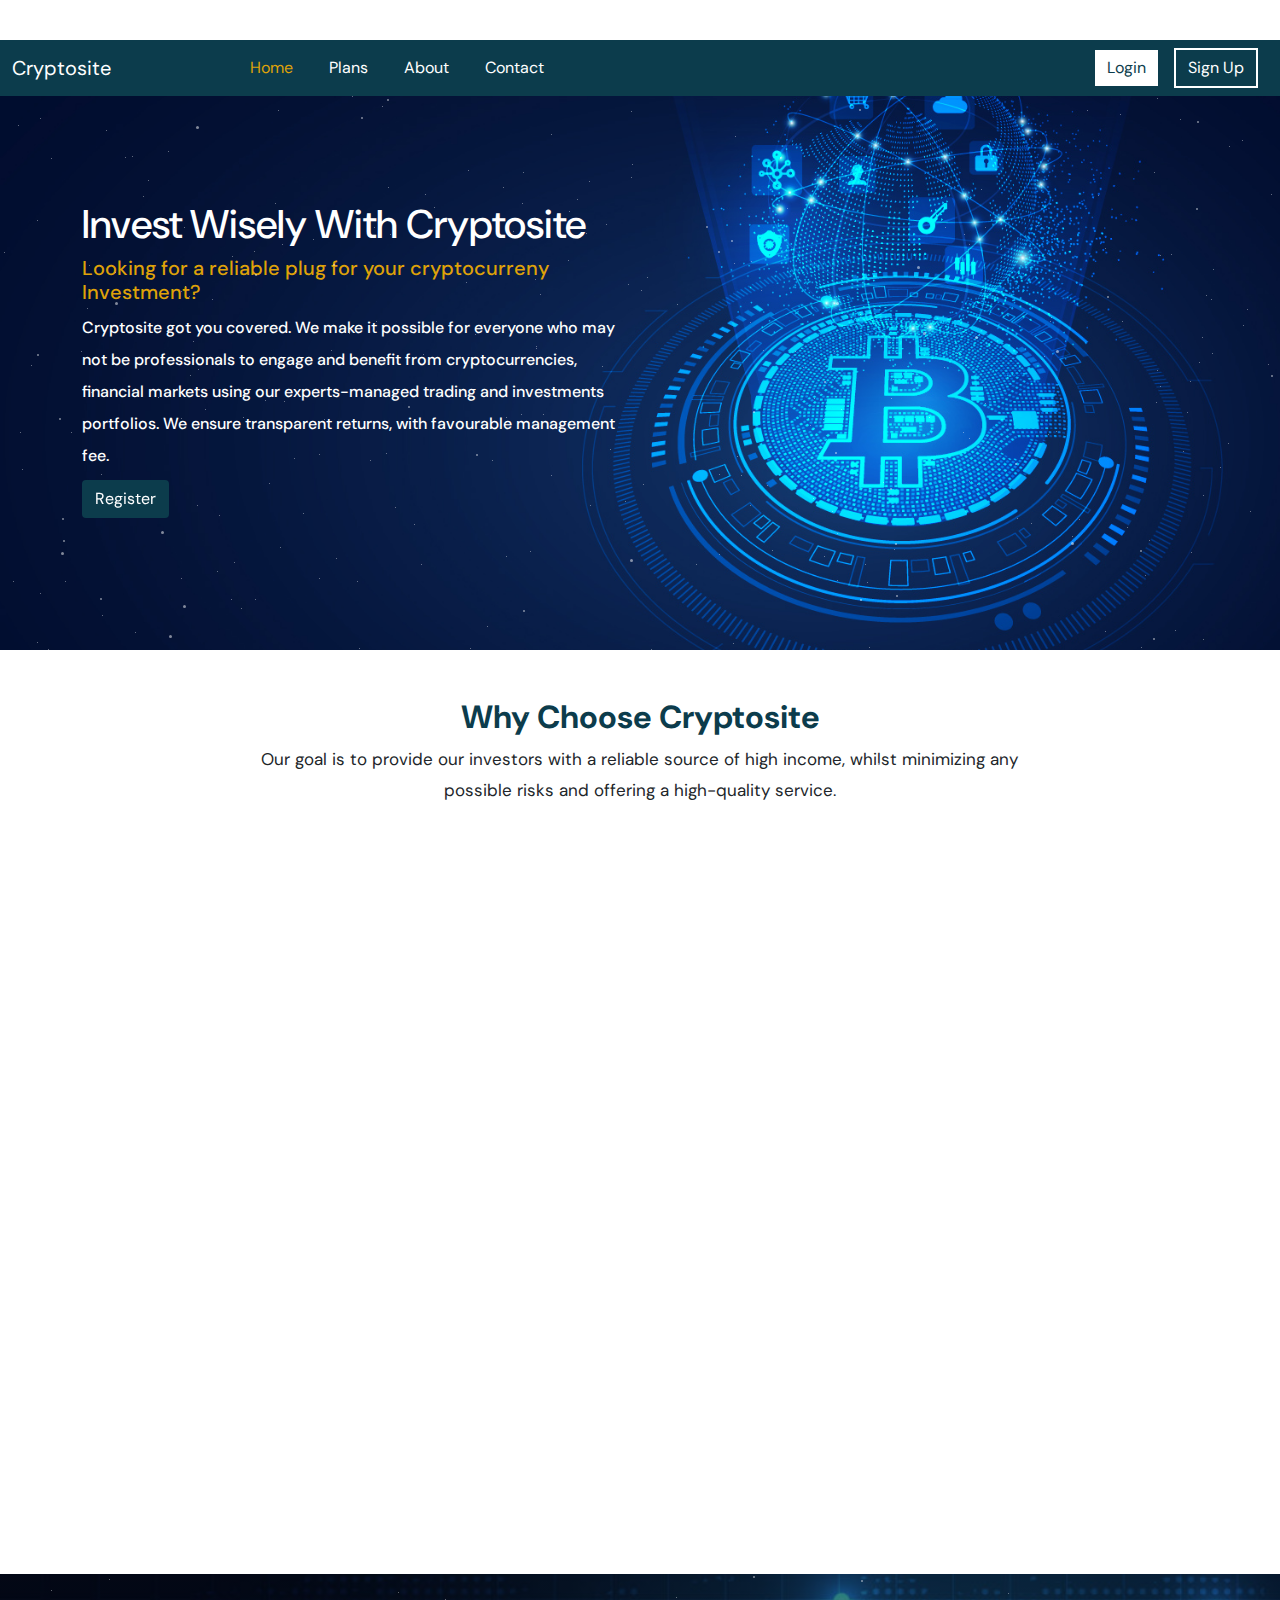
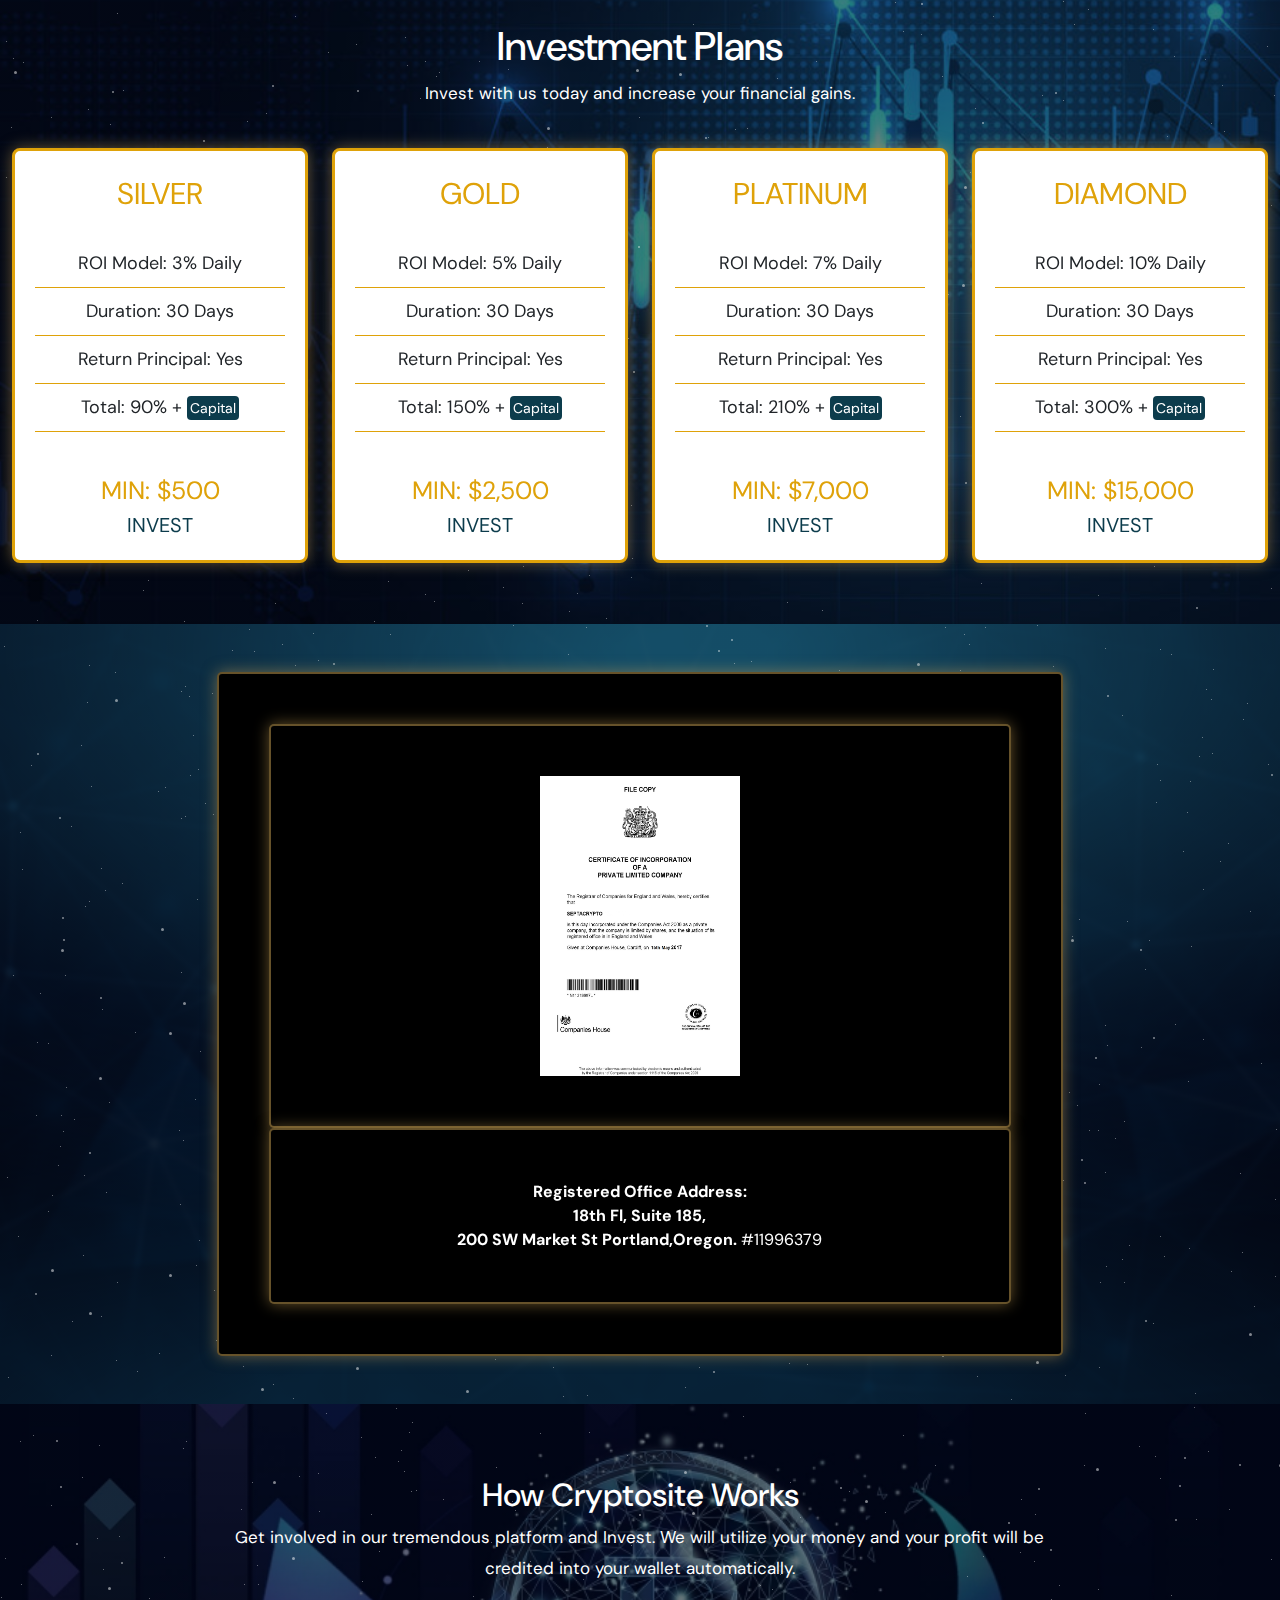
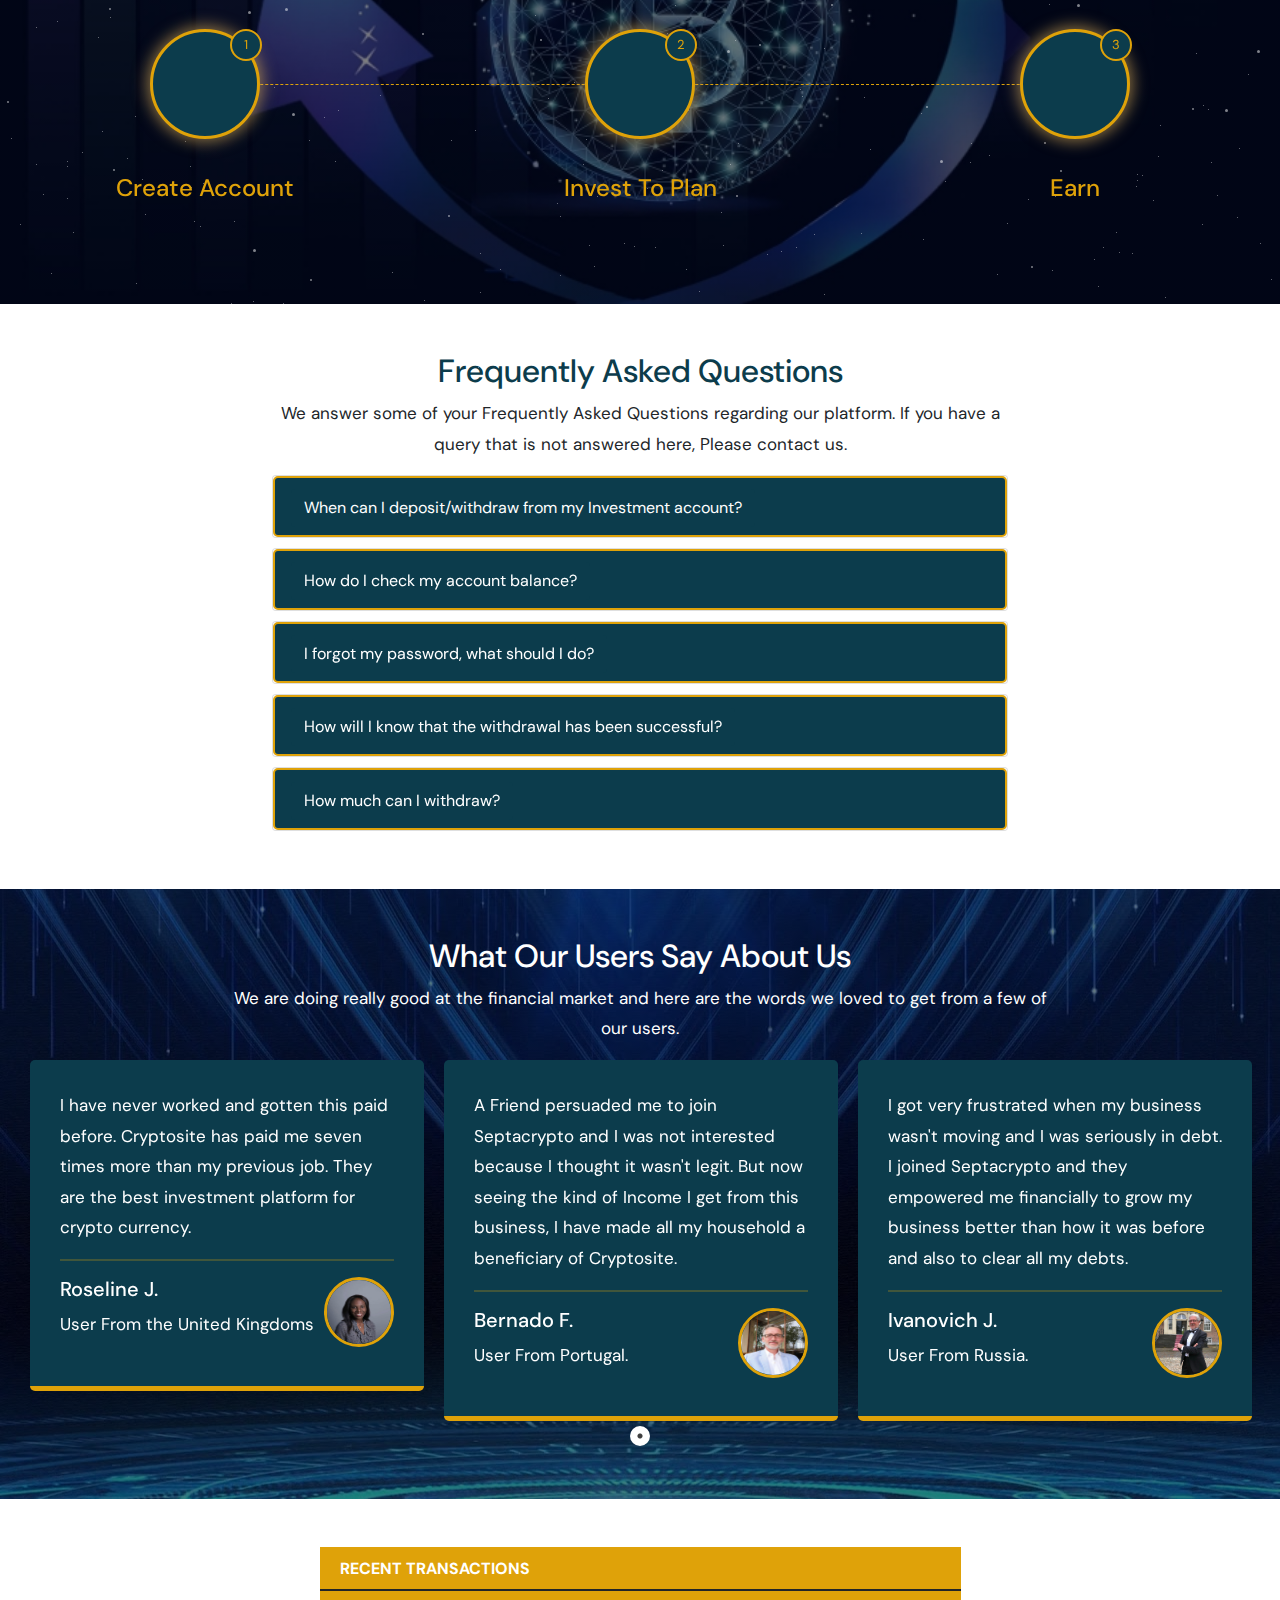
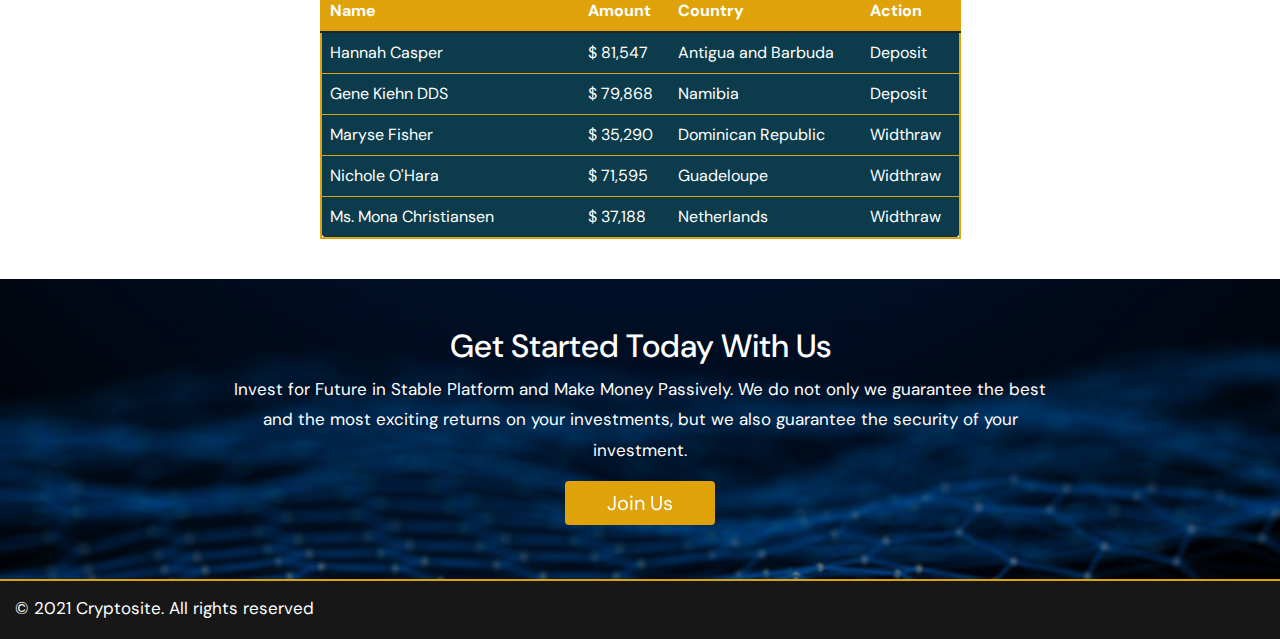
==== commit 58cebab2: "second push" ====
--- a/index.html
+++ b/index.html
@@ -12,6 +12,7 @@
     <script src="js/font-awesome.js"></script>
     <link rel="stylesheet" href="slick-1.8.1/slick-1.8.1/slick/slick.css">
     <link rel="stylesheet" href="slick-1.8.1/slick-1.8.1/slick/slick-theme.css">
+    <link rel="stylesheet" href="aos/aos.css">
     <!-- <script type='text/javascript' src='https://platform-api.sharethis.com/js/sharethis.js#property=60d13c8905c128001ae49d27&product=sticky-share-buttons' async='async'></script> -->
 </head>
 <body>
@@ -19,7 +20,7 @@
     <div style="height:40px; background-color: #FFFFFF; overflow:hidden; box-sizing: border-box; border-radius: 0px; text-align: right; line-height:14px; block-size:40px; font-size: 12px; font-feature-settings: normal; text-size-adjust: 100%; padding:1px;padding: 0px; margin: 0px; width: 100%;"><div style="height:40px; padding:0px; margin:0px; width: 100%;"><iframe src="https://widget.coinlib.io/widget?type=horizontal_v2&theme=light&pref_coin_id=1505&invert_hover=" width="100%" height="36px" scrolling="auto" marginwidth="0" marginheight="0" frameborder="0" border="0" style="border:0;margin:0;padding:0;"></iframe></div></div>
     <nav class="navbar navbar-expand-lg navbar-light">
         <div class="container-fluid">
-          <a class="navbar-brand" href="#">Cryptosite</a>
+          <a class="navbar-brand" href="index.html">Cryptosite</a>
           <button class="navbar-toggler" type="button" data-bs-toggle="collapse" data-bs-target="#navbarNavDropdown" aria-controls="navbarNavDropdown" aria-expanded="false" aria-label="Toggle navigation">
             <i class="fas fa-bars text-white"></i>
           </button>
@@ -32,15 +33,15 @@
                 <a class="nav-link" href="plans.html">Plans</a>
               </li>
               <li class="nav-item">
-                <a class="nav-link" href="#">About</a>
+                <a class="nav-link" href="about.html">About</a>
               </li>
               <li class="nav-item">
-                <a class="nav-link" href="#">Contact</a>
+                <a class="nav-link" href="contact.html">Contact</a>
               </li>
             </ul>
             <div class="float-btn">
-              <a href="#" class="btn btn-login">Login</a>
-              <a href="#" class="btn btn-register">Sign Up</a>
+              <a href="#un" class="btn btn-login">Login</a>
+              <a href="register.html" class="btn btn-register">Sign Up</a>
             </div>
             <div class="d-flex">
                 <span id="google_translate_element"></span>
@@ -73,7 +74,7 @@
               <h1 class="text-white">Invest Wisely With Cryptosite</h1>
               <h5 class="text-banner">Looking for a reliable plug for your cryptocurreny Investment?</h5>
               <h6 class="text-white">Cryptosite got you covered. We make it possible for everyone who may not be professionals to engage and benefit from cryptocurrencies, financial markets using our experts-managed trading and investments portfolios. We ensure transparent returns, with favourable management fee.</h6>
-              <a href="#" class="btn btn-startmine" style="position:relative;">Register</a>
+              <a href="#un" class="btn btn-startmine" style="position:relative;">Register</a>
             </div>
           </div>
       </div>
@@ -90,7 +91,7 @@
     <br>
     <div class="row">
         <div class="col-xl-4 col-md-6">
-           <div class="why-area p-4">
+           <div class="why-area p-4" data-aos="fade-right" data-aos-offset="300" data-aos-easing="ease-in-sine" data-aos-duration="1500">
             <div class="why-heads">
           <span><i class="far fa-copy"></i></span> 
           Legal Company
@@ -98,7 +99,7 @@
         <p class="text-white">Our company conducts absolutely legal activities in the legal field. We are certified to operate investment business, we are legal and safe.</p>
         </div>
     </div> 
-        <div class="col-xl-4 col-md-6 first">
+        <div class="col-xl-4 col-md-6 first" data-aos="zoom-in" data-aos-duration="1600">
             <div class="why-area p-4">
                 <div class="why-heads">
               <span><i class="fas fa-lock"></i></span> 
@@ -107,7 +108,7 @@
             <p class="text-white">We are trusted by a huge number of people. We are working hard constantly to improve the level of our security system and minimize possible risks.</p>
             </div>
         </div>
-        <div class="col-xl-4 col-md-6 first">
+        <div class="col-xl-4 col-md-6 first" data-aos="fade-left" data-aos-duration="1700">
             <div class="why-area p-4">
                 <div class="why-heads">
               <span><i class="fas fa-user-lock"></i></span> 
@@ -116,7 +117,7 @@
             <p class="text-white">Anonymity and using cryptocurrency as a payment instrument. In the era of electronic money – this is one of the most convenient ways of cooperation.</p>
             </div>
         </div>
-        <div class="col-xl-4 col-md-6">
+        <div class="col-xl-4 col-md-6" data-aos="zoom-in-up" data-aos-duration="1800">
             <br>
             <div class="why-area p-4">
                 <div class="why-heads">
@@ -126,7 +127,7 @@
             <p class="text-white">Our all retreats are treated spontaneously once requested. There are high maximum limits. The minimum withdrawal amount is only $10 .</p>
             </div>
         </div>
-        <div class="col-xl-4 col-md-6">
+        <div class="col-xl-4 col-md-6" data-aos="flip-right" data-aos-duration="1900">
             <br>
             <div class="why-area p-4">
                 <div class="why-heads">
@@ -136,7 +137,7 @@
             <p class="text-white">We are offering a certain level of referral income through our referral program. you can increase your income by simply refer a few people.</p>
             </div>
         </div>
-        <div class="col-xl-4 col-md-6">
+        <div class="col-xl-4 col-md-6" data-aos="flip-down" data-aos-duration="2000">
           <br>
           <div class="why-area p-4">
             <div class="why-heads">
@@ -146,7 +147,7 @@
         <p class="text-white">We provide 24/7 customer support through e-mail and telegram. Our support representatives are periodically available to elucidate any difficulty.</p>
         </div>          
         </div>
-        <div class="col-xl-4 col-md-6">
+        <div class="col-xl-4 col-md-6" data-aos="fade-in-down" data-aos-duration="2100">
          <br>
          <div class="why-area p-4">
             <div class="why-heads">
@@ -156,7 +157,7 @@
         <p class="text-white">We are using a dedicated server for the website which allows us exclusive use of the resources of the entire server.</p>
         </div> 
         </div>
-        <div class="col-xl-4 col-md-6">
+        <div class="col-xl-4 col-md-6" data-aos="zoom-up-right" data-aos-duration="2200">
             <br>
             <div class="why-area p-4">
                <div class="why-heads">
@@ -166,7 +167,7 @@
            <p class="text-white">Comodo Essential-SSL Security encryption confirms that the presented content is genuine and legitimate.</p>
            </div> 
         </div>
-        <div class="col-xl-4 col-md-6">
+        <div class="col-xl-4 col-md-6" data-aos="fade-up" data-aos-duration="2300">
             <br>
             <div class="why-area p-4">
                <div class="why-heads">
@@ -265,7 +266,7 @@
                         <div class="profit-calculator-wrapper text-white" align="center"><strong>Registered Office Address:<br>
                         
                          18th Fl, Suite 185,<br> 200 SW Market St Portland,Oregon.</strong>
-<a href="#" target="_blank" style="text-decoration: none;"><font color="white">#11996379</font></a><br></div>
+<a href="#un" target="_blank" style="text-decoration: none;"><font color="white">#11996379</font></a><br></div>
       </div>
     </div>
   </div>
@@ -567,6 +568,10 @@
     background-color: #0c3c4c;
   }
 
+  .table-crypto thead tr {
+    color: white !important;
+  }
+
   .table-crypto tbody tr {
     color: white !important;
   }
@@ -605,16 +610,25 @@
     </div>
     <div class="col-md-6">
       <div class="offset-md-7">
-                    <a href="#" class="footer-media"><i class="fab fa-facebook-f"></i></a>
-                    <a href="#" class="footer-media"><i class="fab fa-twitter"></i></a>
-                    <a href="#" class="footer-media"><i class="fab fa-pinterest-p"></i></a>
-                    <a href="#" class="footer-media"><i class="fab fa-linkedin-in"></i></a>
+                    <a href="#un" class="footer-media"><i class="fab fa-facebook-f"></i></a>
+                    <a href="#un" class="footer-media"><i class="fab fa-twitter"></i></a>
+                    <a href="#un" class="footer-media"><i class="fab fa-pinterest-p"></i></a>
+                    <a href="#un" class="footer-media"><i class="fab fa-linkedin-in"></i></a>
                   </div>
     </div>
   </div>
 </footer>
 
+<button onclick="topFunction()" id="myBtn" title="Go to top"><i class="fa fa-rocket"></i></button>
+
     <script src="bootstrap/js/bootstrap.min.js"></script>
+
+    <script src="js/script.js"></script>
+
+    <script src="aos/aos.js"></script>
+    <script>
+      AOS.init();
+    </script>
 
     <script src="js/jquery-1.11.0.min.js"></script>
     <script src="js/jquery-migrate-1.2.1.min.js"></script>
--- a/css/styles.css
+++ b/css/styles.css
@@ -153,7 +153,7 @@
     background-position: center;
     background-repeat: no-repeat;
     background-size: cover;
-    min-height: 600px;
+    min-height: 650px;
 }
 
 .plans-area {
@@ -357,7 +357,7 @@
 }
 
 .get-started {
-    background-image: linear-gradient(rgba(0,0,0,0.5),rgba(0,0,0,0.5)) ,url('../img/section-bg-2.jpg');
+    background-image: linear-gradient(rgba(0,0,0,0.5),rgba(0,0,0,0.5)) ,url('../img/register-crypto-bg.jpg');
     background-position: center;
     background-repeat: no-repeat;
     background-size: cover;
@@ -392,10 +392,92 @@
     line-height: 1.5em !important;
 }
 
+
+#myBtn {
+    display: none;
+    position: fixed;
+    bottom: 20px;
+    right: 30px;
+    z-index: 99;
+    font-size: 30px;
+    border: none;
+    outline: none;
+    background-color: rgb(223, 162, 9);
+    color: white;
+    cursor: pointer;
+    height: 60px;
+    width: 60px;
+    padding: 15px;
+    border-radius: 50%;
+  }
+
+  #myBtn .fa-rocket {
+    -webkit-transform: rotate(
+-45deg);
+    -ms-transform: rotate(-45deg);
+    transform: rotate(
+-45deg);
+  }
+  
+  #myBtn:hover {
+    background-color: rgba(0,0,0,0.8);
+  }
+
 .other-banners {
     background-image: url('../img/section-bg.jpg');
     background-repeat: no-repeat;
     background-size: cover;
     background-position: center;
     min-height: 400px;    
-}+}
+
+.bread span {
+    color: rgb(223, 162, 9);
+}
+
+.about-crypto {
+    background-image: linear-gradient(rgba(0,0,0,0.5),rgba(0,0,0,0.5)) ,url('../img/about-cryptobg.jpg');
+    background-position: center;
+    background-repeat: no-repeat;
+    background-size: cover;
+    min-height: 600px;    
+}  
+
+.text-section-second {
+    color: rgb(223, 162, 9);
+}
+
+.contact-item {
+    height: 100%;
+    padding: 30px;
+    background-color: rgb(223, 162, 9);
+    border-radius: 5px;
+    -webkit-border-radius: 5px;
+    -moz-border-radius: 5px;
+    -ms-border-radius: 5px;
+    -o-border-radius: 5px;
+    box-shadow: 0 5px 15px rgb(204 163 84 / 50%);
+    position: relative;
+}
+
+.contact-item h5 {
+    color: #0c3c4c;
+}
+
+.contact-item p a {
+   text-decoration: none;
+   color: white;
+}
+
+.panel-area {
+    background-color: white;
+    border-radius: 8px;
+}
+
+.panel-area .panel-welcome {
+    border-bottom: 2px solid rgb(223, 162, 9);
+}
+
+.panel-area .panel-welcome h1 {
+    padding: 30px;
+}
--- a/css/responsive.css
+++ b/css/responsive.css
@@ -9,10 +9,6 @@
     .btn-register{
         width: 50%;
         margin-bottom: 10px;
-    }
-
-    .first {
-        margin-top: 20px;
     }
 
     .work-item::before {
@@ -27,6 +23,10 @@
         min-height: 350px;  
     }
 
+    .certificate-area.contact {
+        min-height: 700px;
+    }
+
 }
 
 @media (max-width:480px) {
@@ -38,4 +38,12 @@
         line-height: 1em !important;
         font-size: 15px;
     }
+
+    .first {
+        margin-top: 20px;
+    }
+
+    .certificate-area.contact {
+        min-height: 1050px !important;
+    }
 }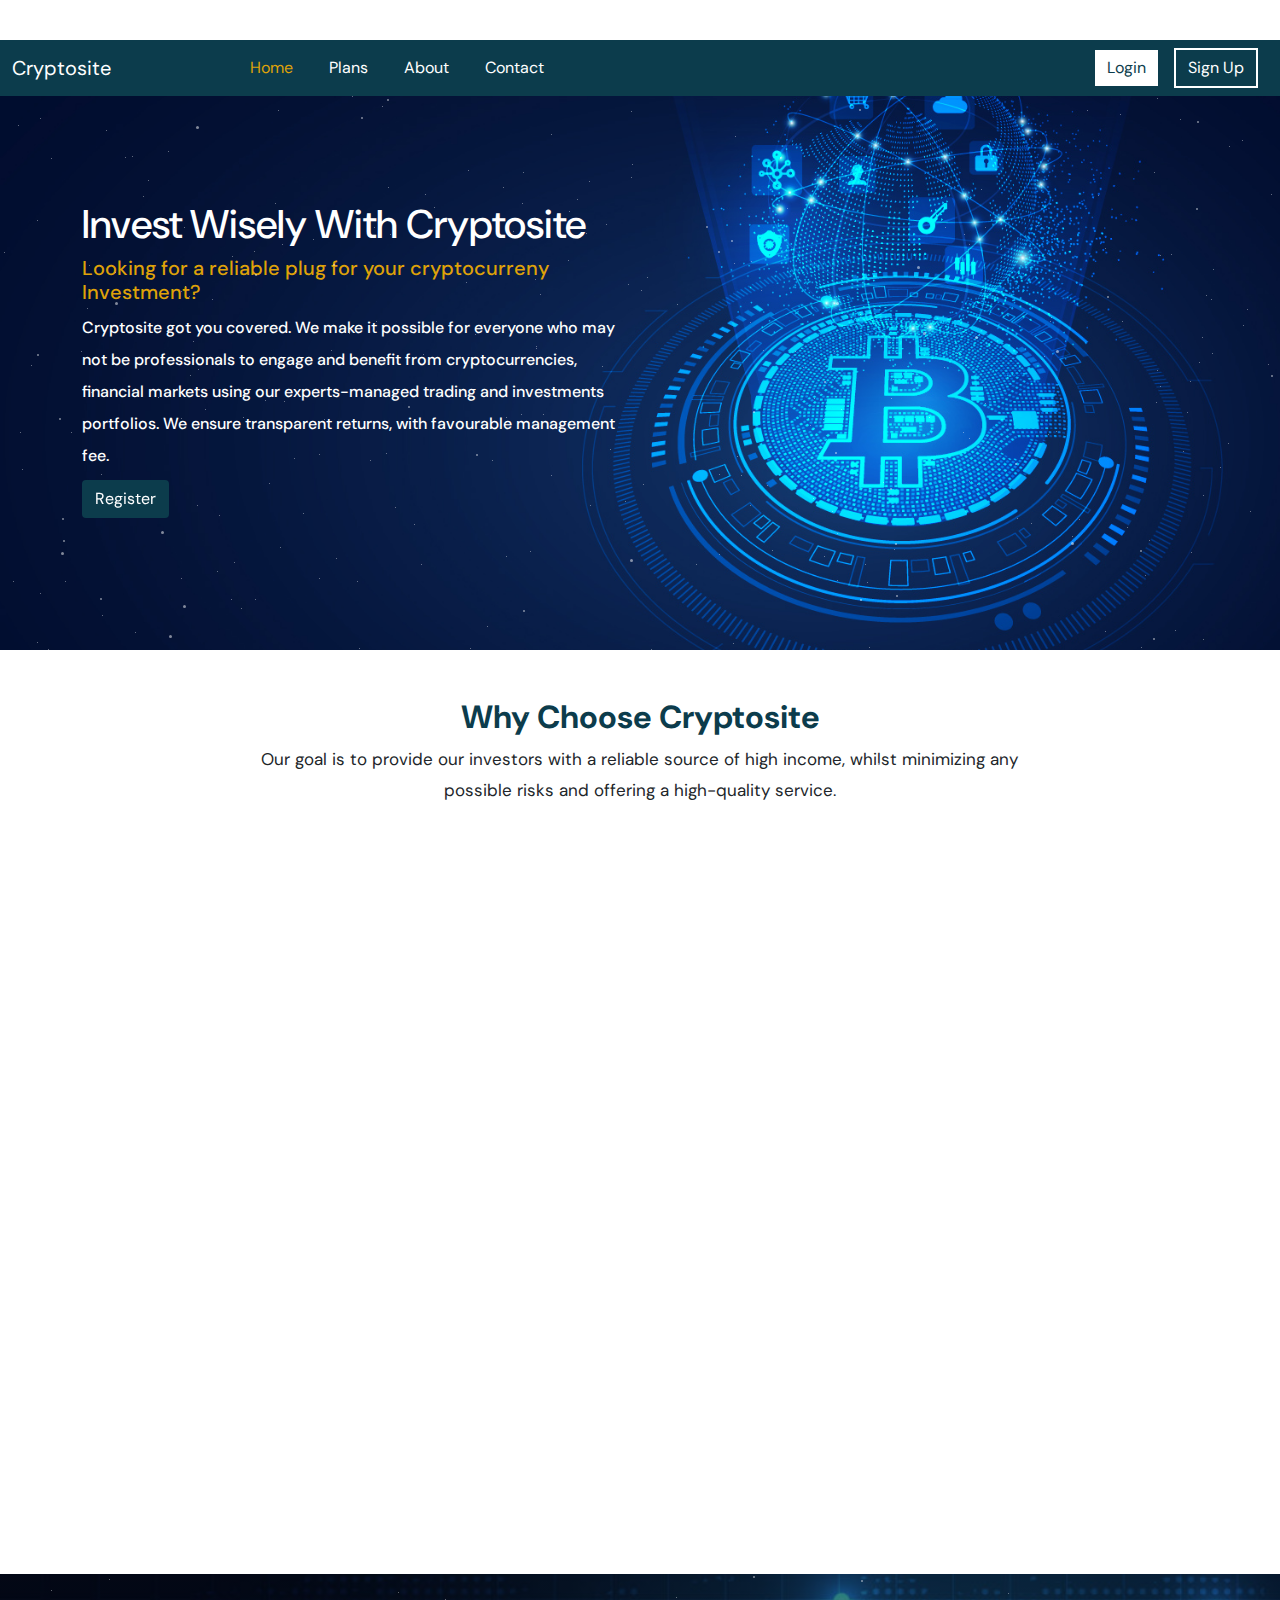
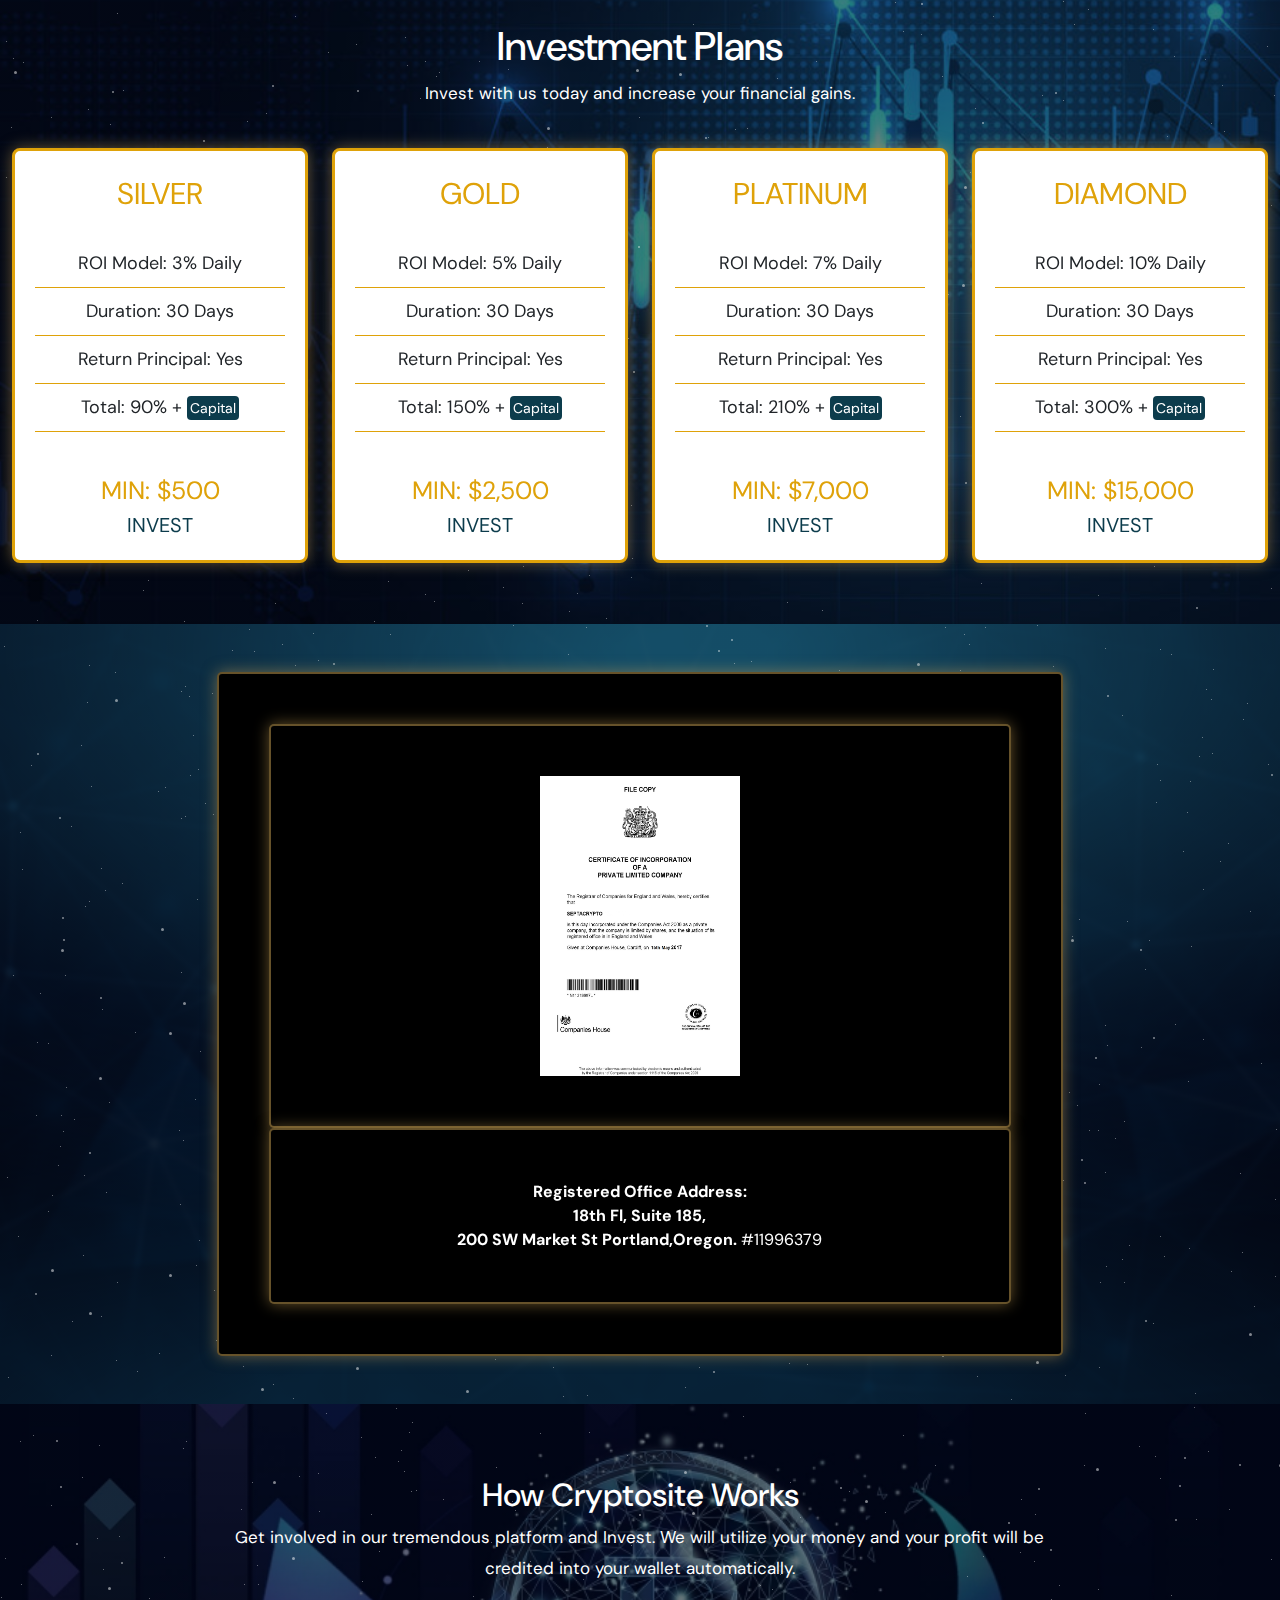
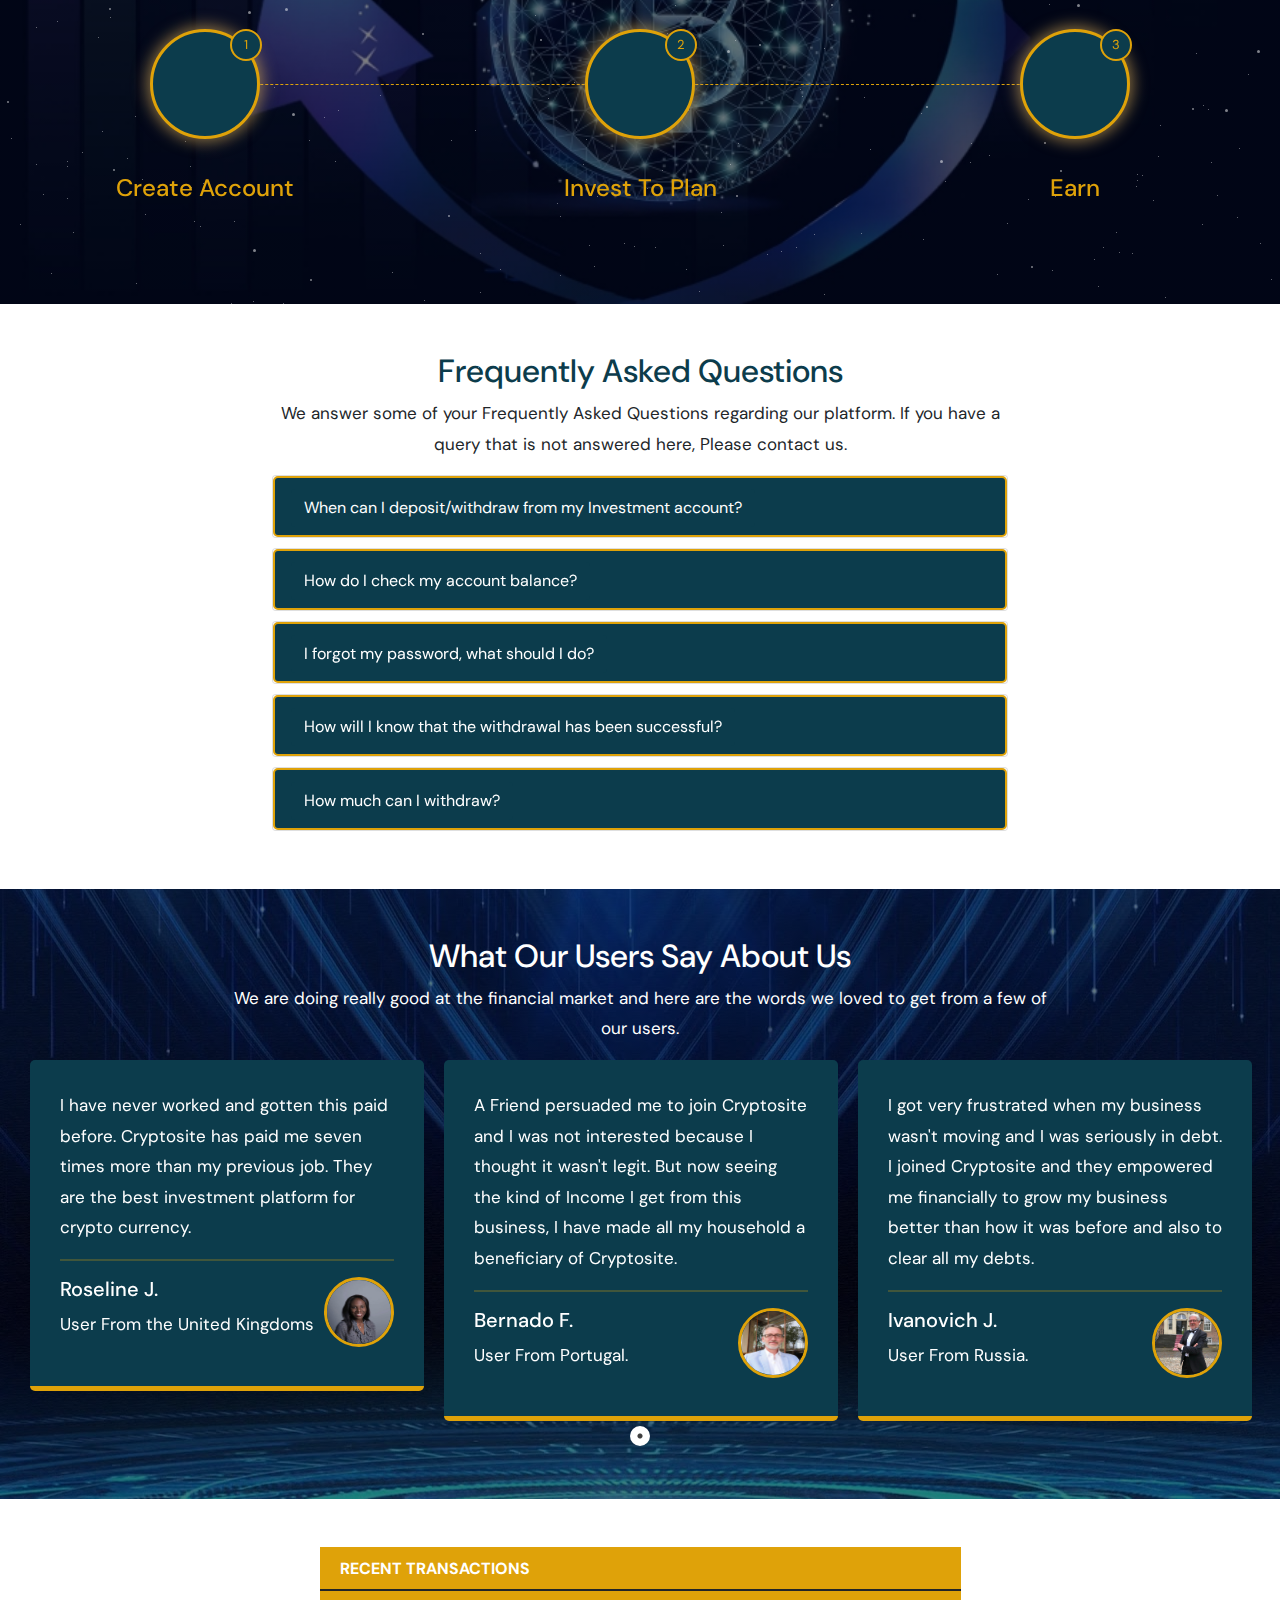
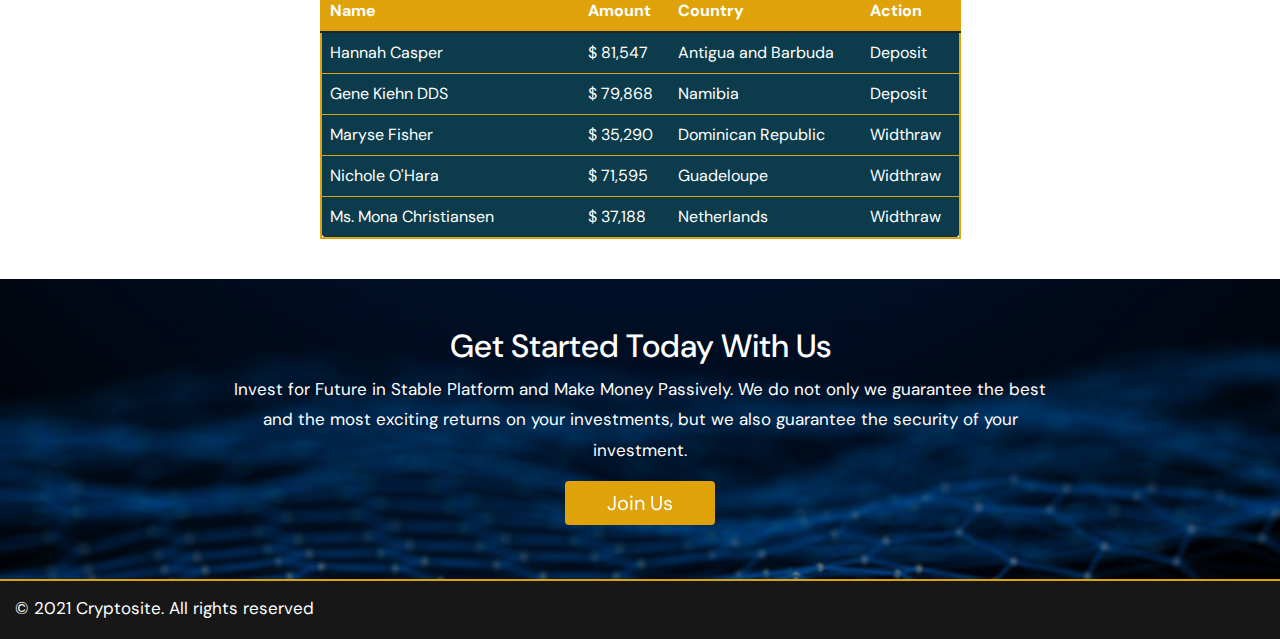
==== commit bdf969a1: "edited septacrypto" ====
--- a/index.html
+++ b/index.html
@@ -431,7 +431,7 @@
      <p class="text-white">User From the United Kingdoms</p>
     </div>
     <div class="testimonial">
-      <p class="text-white">A Friend persuaded me to join Septacrypto and I was not interested because I thought it wasn't legit. But now seeing the kind of Income I get from this business, I have made all my household a beneficiary of Cryptosite.</p>
+      <p class="text-white">A Friend persuaded me to join Cryptosite and I was not interested because I thought it wasn't legit. But now seeing the kind of Income I get from this business, I have made all my household a beneficiary of Cryptosite.</p>
       <div class="testi-img">
         <hr style="background-color: rgb(223, 162, 9) !important; height: 2px;">
         <img src="img/bernado.jpg" alt="testifier-1" class="img-testimonial">
@@ -440,7 +440,7 @@
       <p class="text-white">User From Portugal.</p>
     </div>
     <div class="testimonial">
-      <p class="text-white">I got very frustrated when my business wasn't moving and I was seriously in debt. I joined Septacrypto and they empowered me financially to grow my business better than how it was before and also to clear all my debts.</p>
+      <p class="text-white">I got very frustrated when my business wasn't moving and I was seriously in debt. I joined Cryptosite and they empowered me financially to grow my business better than how it was before and also to clear all my debts.</p>
       <div class="testi-img">
         <hr style="background-color: rgb(223, 162, 9) !important; height: 2px;">
         <img src="img/ivanovic.jpg" alt="testifier-1" class="img-testimonial">
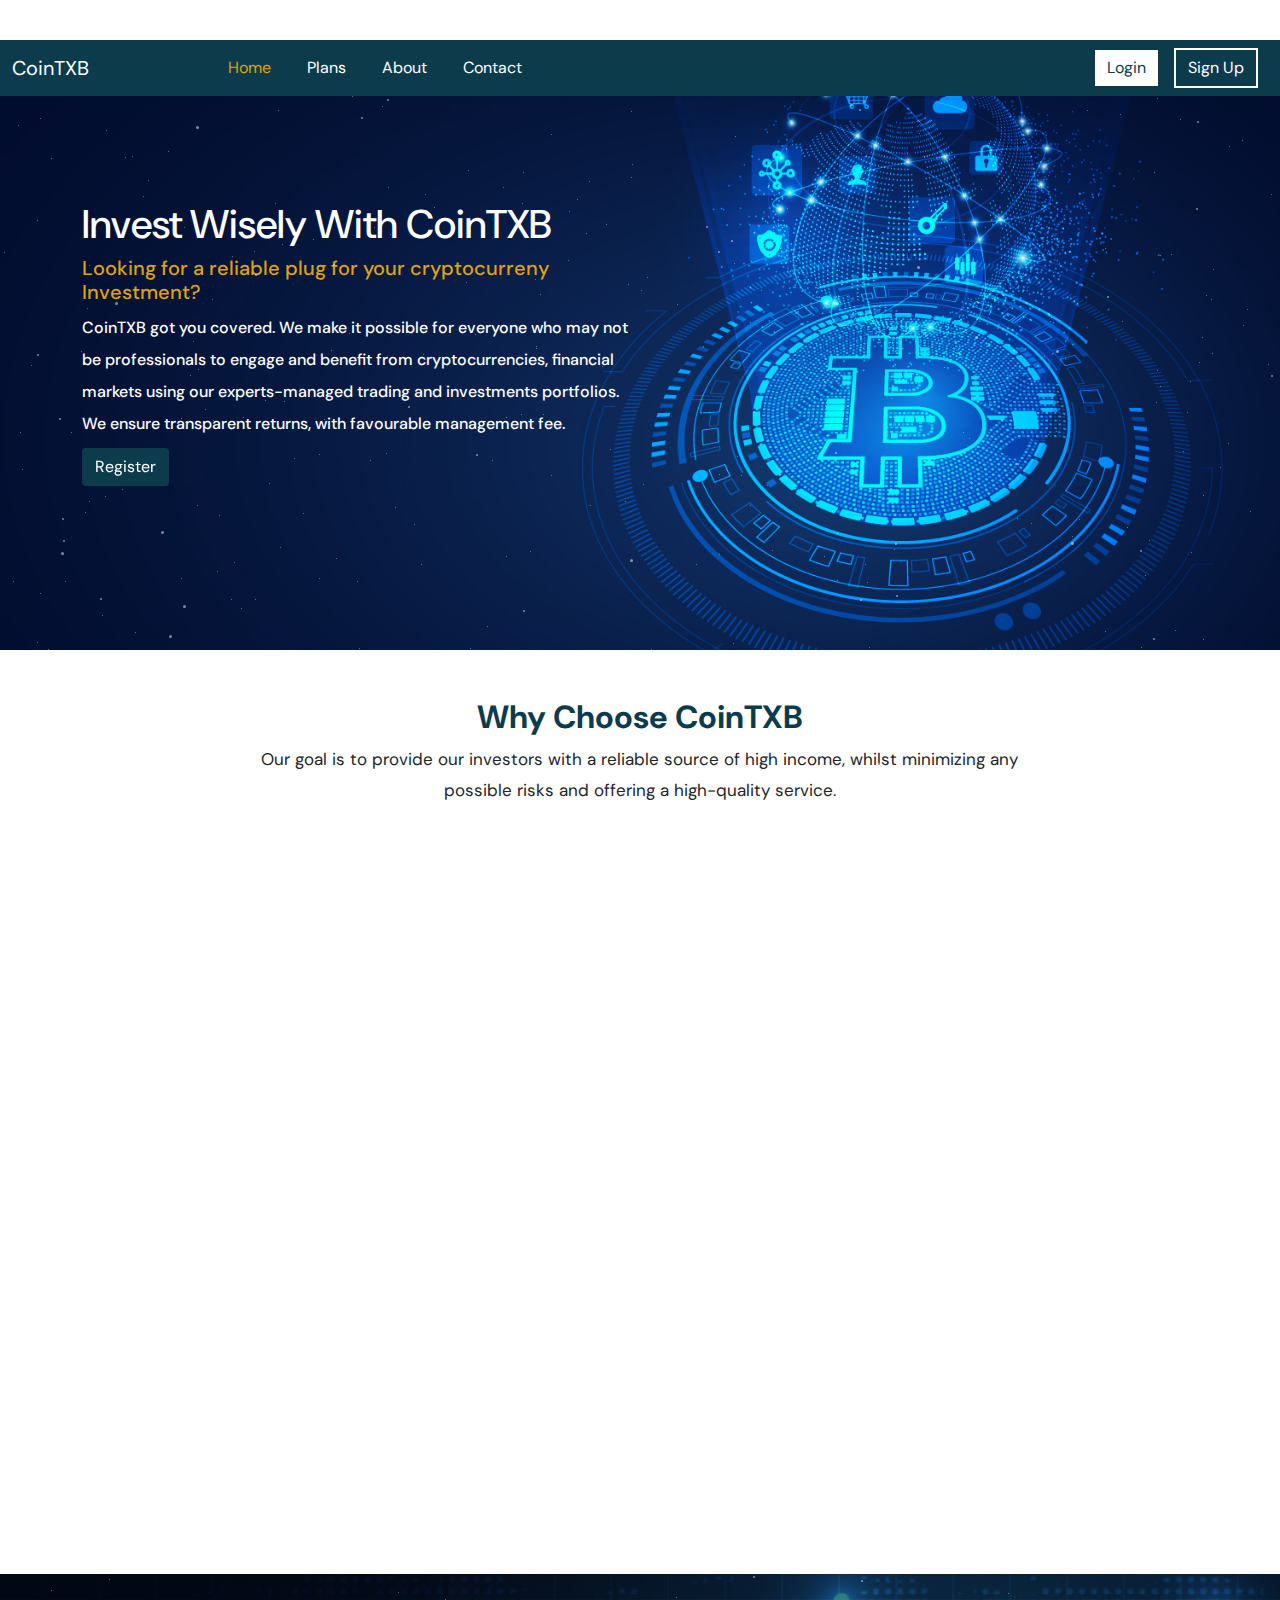
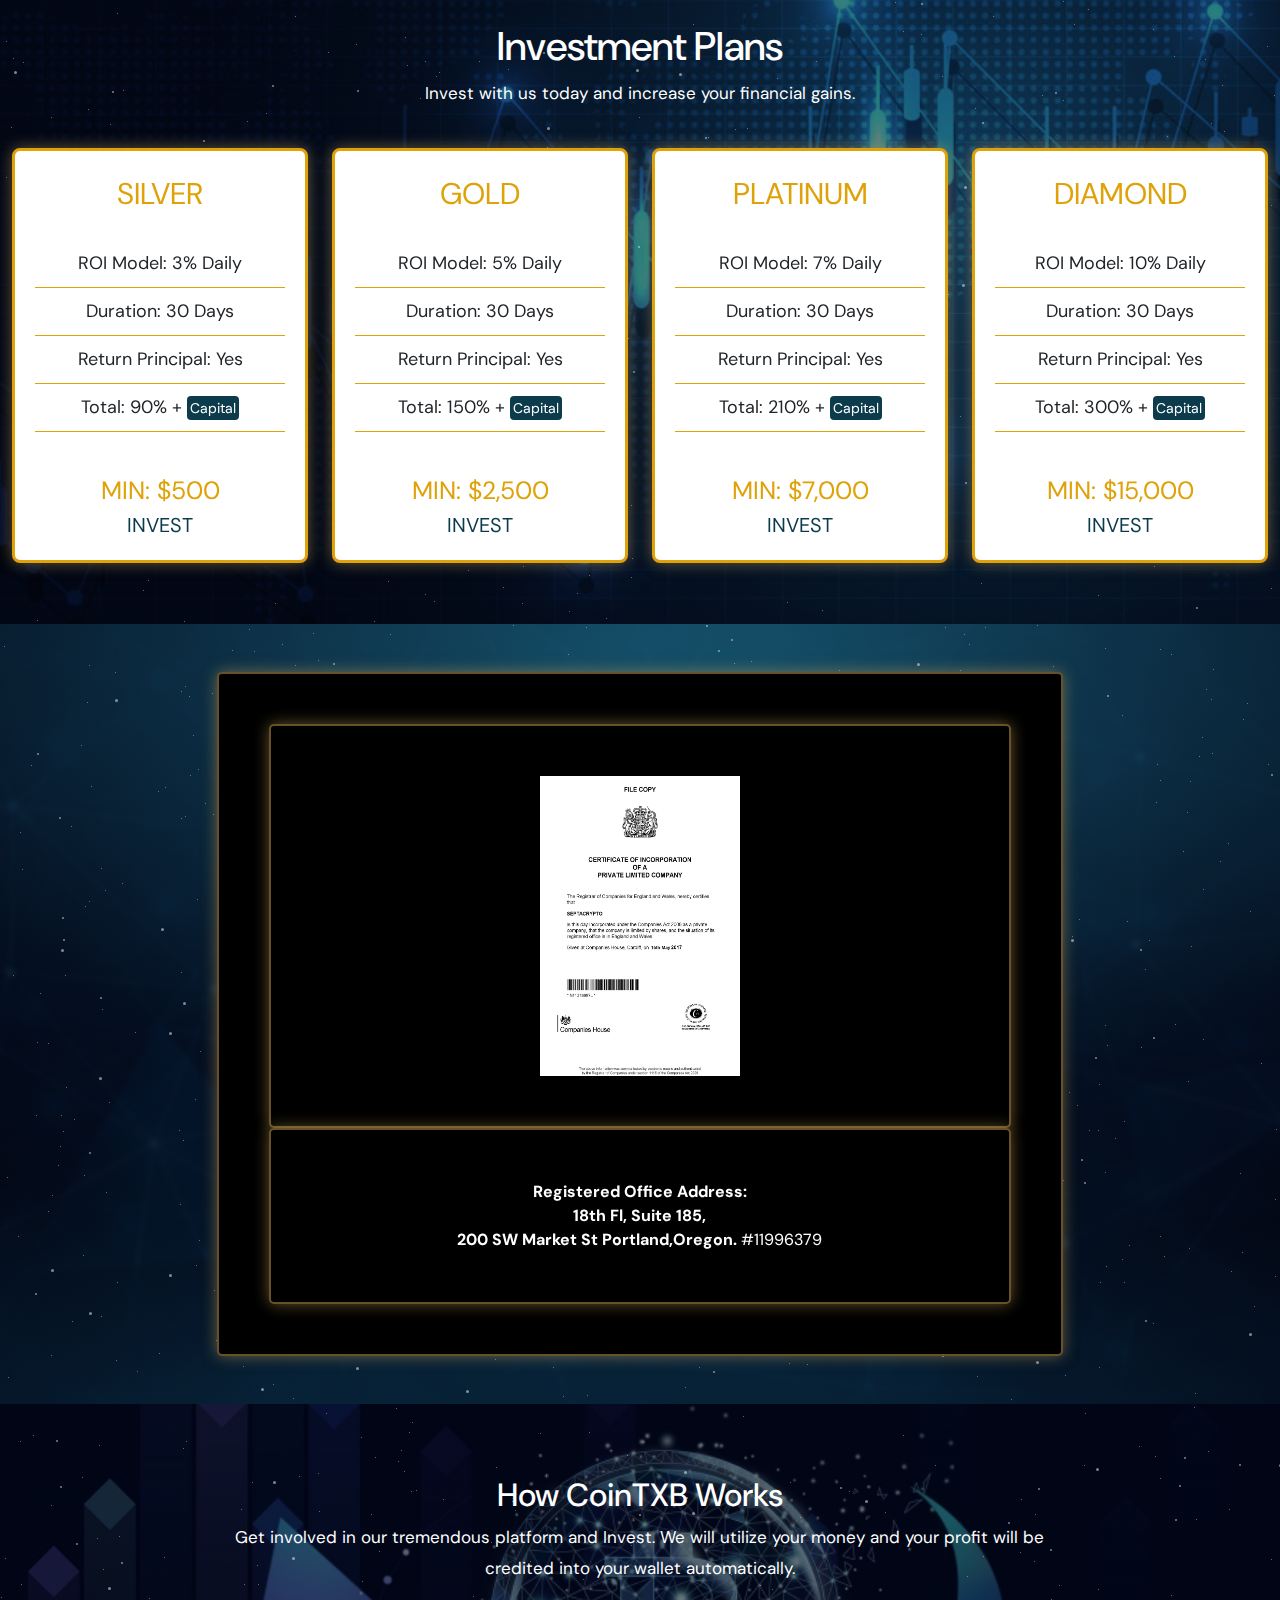
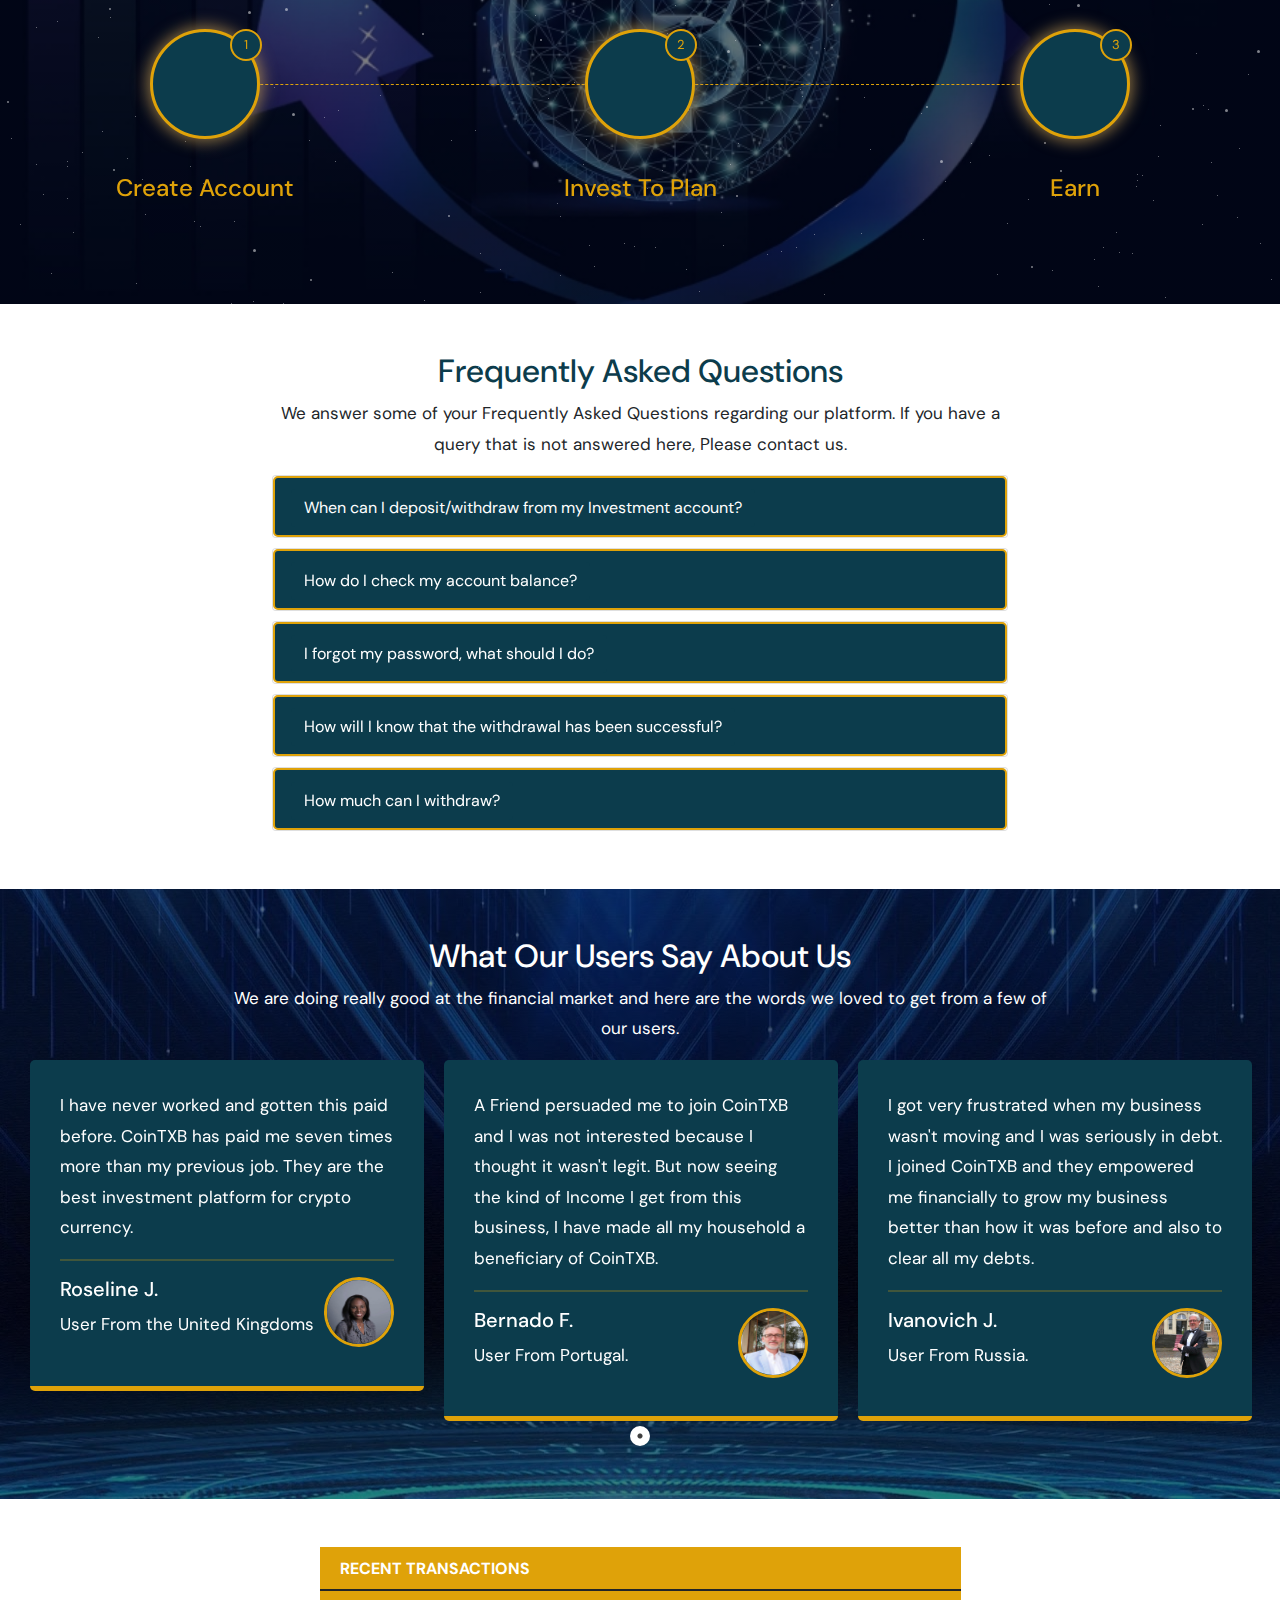
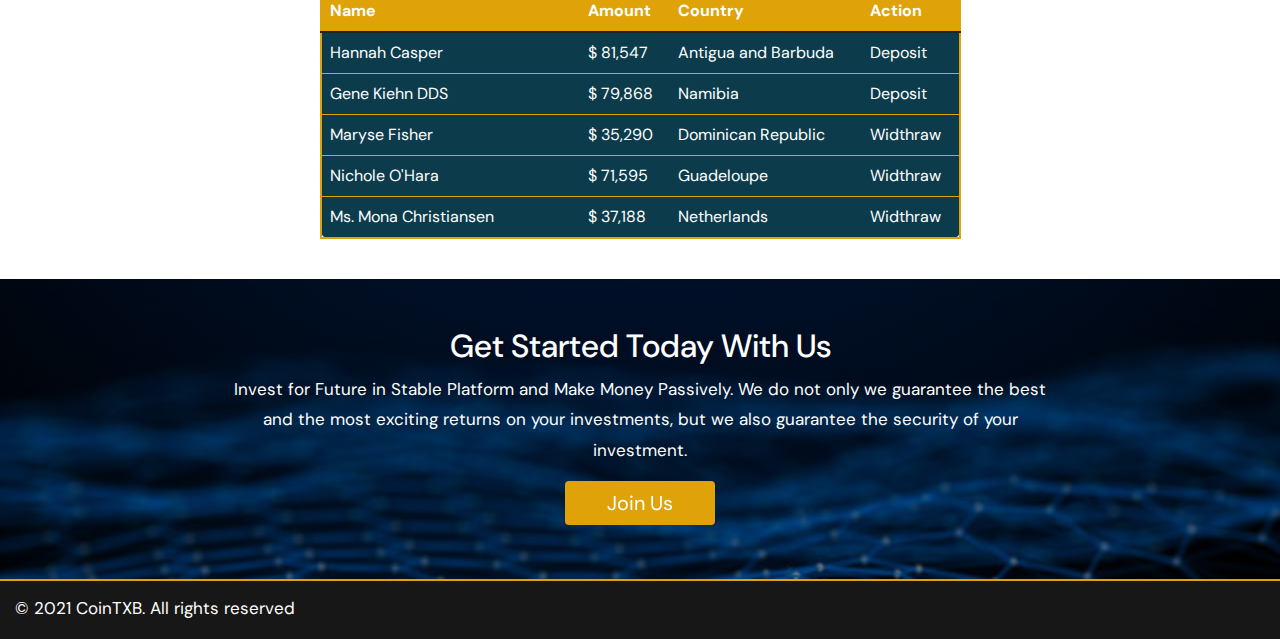
==== commit 96bdaab5: "changed all names to cointxb" ====
--- a/index.html
+++ b/index.html
@@ -20,7 +20,7 @@
     <div style="height:40px; background-color: #FFFFFF; overflow:hidden; box-sizing: border-box; border-radius: 0px; text-align: right; line-height:14px; block-size:40px; font-size: 12px; font-feature-settings: normal; text-size-adjust: 100%; padding:1px;padding: 0px; margin: 0px; width: 100%;"><div style="height:40px; padding:0px; margin:0px; width: 100%;"><iframe src="https://widget.coinlib.io/widget?type=horizontal_v2&theme=light&pref_coin_id=1505&invert_hover=" width="100%" height="36px" scrolling="auto" marginwidth="0" marginheight="0" frameborder="0" border="0" style="border:0;margin:0;padding:0;"></iframe></div></div>
     <nav class="navbar navbar-expand-lg navbar-light">
         <div class="container-fluid">
-          <a class="navbar-brand" href="index.html">Cryptosite</a>
+          <a class="navbar-brand" href="index.html">CoinTXB</a>
           <button class="navbar-toggler" type="button" data-bs-toggle="collapse" data-bs-target="#navbarNavDropdown" aria-controls="navbarNavDropdown" aria-expanded="false" aria-label="Toggle navigation">
             <i class="fas fa-bars text-white"></i>
           </button>
@@ -71,9 +71,9 @@
       <div class="row">
           <div class="col-md-6">
               <div class="banner-area">
-              <h1 class="text-white">Invest Wisely With Cryptosite</h1>
+              <h1 class="text-white">Invest Wisely With CoinTXB</h1>
               <h5 class="text-banner">Looking for a reliable plug for your cryptocurreny Investment?</h5>
-              <h6 class="text-white">Cryptosite got you covered. We make it possible for everyone who may not be professionals to engage and benefit from cryptocurrencies, financial markets using our experts-managed trading and investments portfolios. We ensure transparent returns, with favourable management fee.</h6>
+              <h6 class="text-white">CoinTXB got you covered. We make it possible for everyone who may not be professionals to engage and benefit from cryptocurrencies, financial markets using our experts-managed trading and investments portfolios. We ensure transparent returns, with favourable management fee.</h6>
               <a href="#un" class="btn btn-startmine" style="position:relative;">Register</a>
             </div>
           </div>
@@ -84,7 +84,7 @@
   <br><br>
   <div class="container-fluid">
     <section class="why-choose">
-        <h2 class="text-center section-text"><b>Why Choose Cryptosite</b></h2>
+        <h2 class="text-center section-text"><b>Why Choose CoinTXB</b></h2>
         <div class="col-md-8 mx-auto">
         <p class="text-center">Our goal is to provide our investors with a reliable source of high income, whilst minimizing any possible risks and offering a high-quality service.</p>
     </div>
@@ -275,7 +275,7 @@
 
 <section class="how-works">
    <br><br><br>
-   <h2 class="text-center text-white">How Cryptosite Works</h2>
+   <h2 class="text-center text-white">How CoinTXB Works</h2>
    <div class="col-md-8 mx-auto">
    <p class="text-white text-center">Get involved in our tremendous platform and Invest. We will utilize your money and your profit will be credited into your wallet automatically.</p>
    </div>
@@ -422,7 +422,7 @@
 
   <div class="responsive">
     <div class="testimonial">
-     <p class="text-white">I have never worked and gotten this paid before. Cryptosite has paid me seven times more than my previous job. They are the best investment platform for crypto currency.</p>
+     <p class="text-white">I have never worked and gotten this paid before. CoinTXB has paid me seven times more than my previous job. They are the best investment platform for crypto currency.</p>
      <div class="testi-img">
        <hr style="background-color: rgb(223, 162, 9) !important; height: 2px;">
        <img src="img/roseline.jpg" alt="testifier-1" class="img-testimonial">
@@ -431,7 +431,7 @@
      <p class="text-white">User From the United Kingdoms</p>
     </div>
     <div class="testimonial">
-      <p class="text-white">A Friend persuaded me to join Cryptosite and I was not interested because I thought it wasn't legit. But now seeing the kind of Income I get from this business, I have made all my household a beneficiary of Cryptosite.</p>
+      <p class="text-white">A Friend persuaded me to join CoinTXB and I was not interested because I thought it wasn't legit. But now seeing the kind of Income I get from this business, I have made all my household a beneficiary of CoinTXB.</p>
       <div class="testi-img">
         <hr style="background-color: rgb(223, 162, 9) !important; height: 2px;">
         <img src="img/bernado.jpg" alt="testifier-1" class="img-testimonial">
@@ -440,7 +440,7 @@
       <p class="text-white">User From Portugal.</p>
     </div>
     <div class="testimonial">
-      <p class="text-white">I got very frustrated when my business wasn't moving and I was seriously in debt. I joined Cryptosite and they empowered me financially to grow my business better than how it was before and also to clear all my debts.</p>
+      <p class="text-white">I got very frustrated when my business wasn't moving and I was seriously in debt. I joined CoinTXB and they empowered me financially to grow my business better than how it was before and also to clear all my debts.</p>
       <div class="testi-img">
         <hr style="background-color: rgb(223, 162, 9) !important; height: 2px;">
         <img src="img/ivanovic.jpg" alt="testifier-1" class="img-testimonial">
@@ -606,7 +606,7 @@
 <footer class="crypto-footer">
   <div class="row text-white">
     <div class="col-md-6">
-     <p class="footer-text">© 2021 Cryptosite. All rights reserved</p>
+     <p class="footer-text">© 2021 CoinTXB. All rights reserved</p>
     </div>
     <div class="col-md-6">
       <div class="offset-md-7">
--- a/css/responsive.css
+++ b/css/responsive.css
@@ -46,4 +46,8 @@
     .certificate-area.contact {
         min-height: 1050px !important;
     }
+
+    .banner-area {
+        padding-top: 170px;
+    }
 }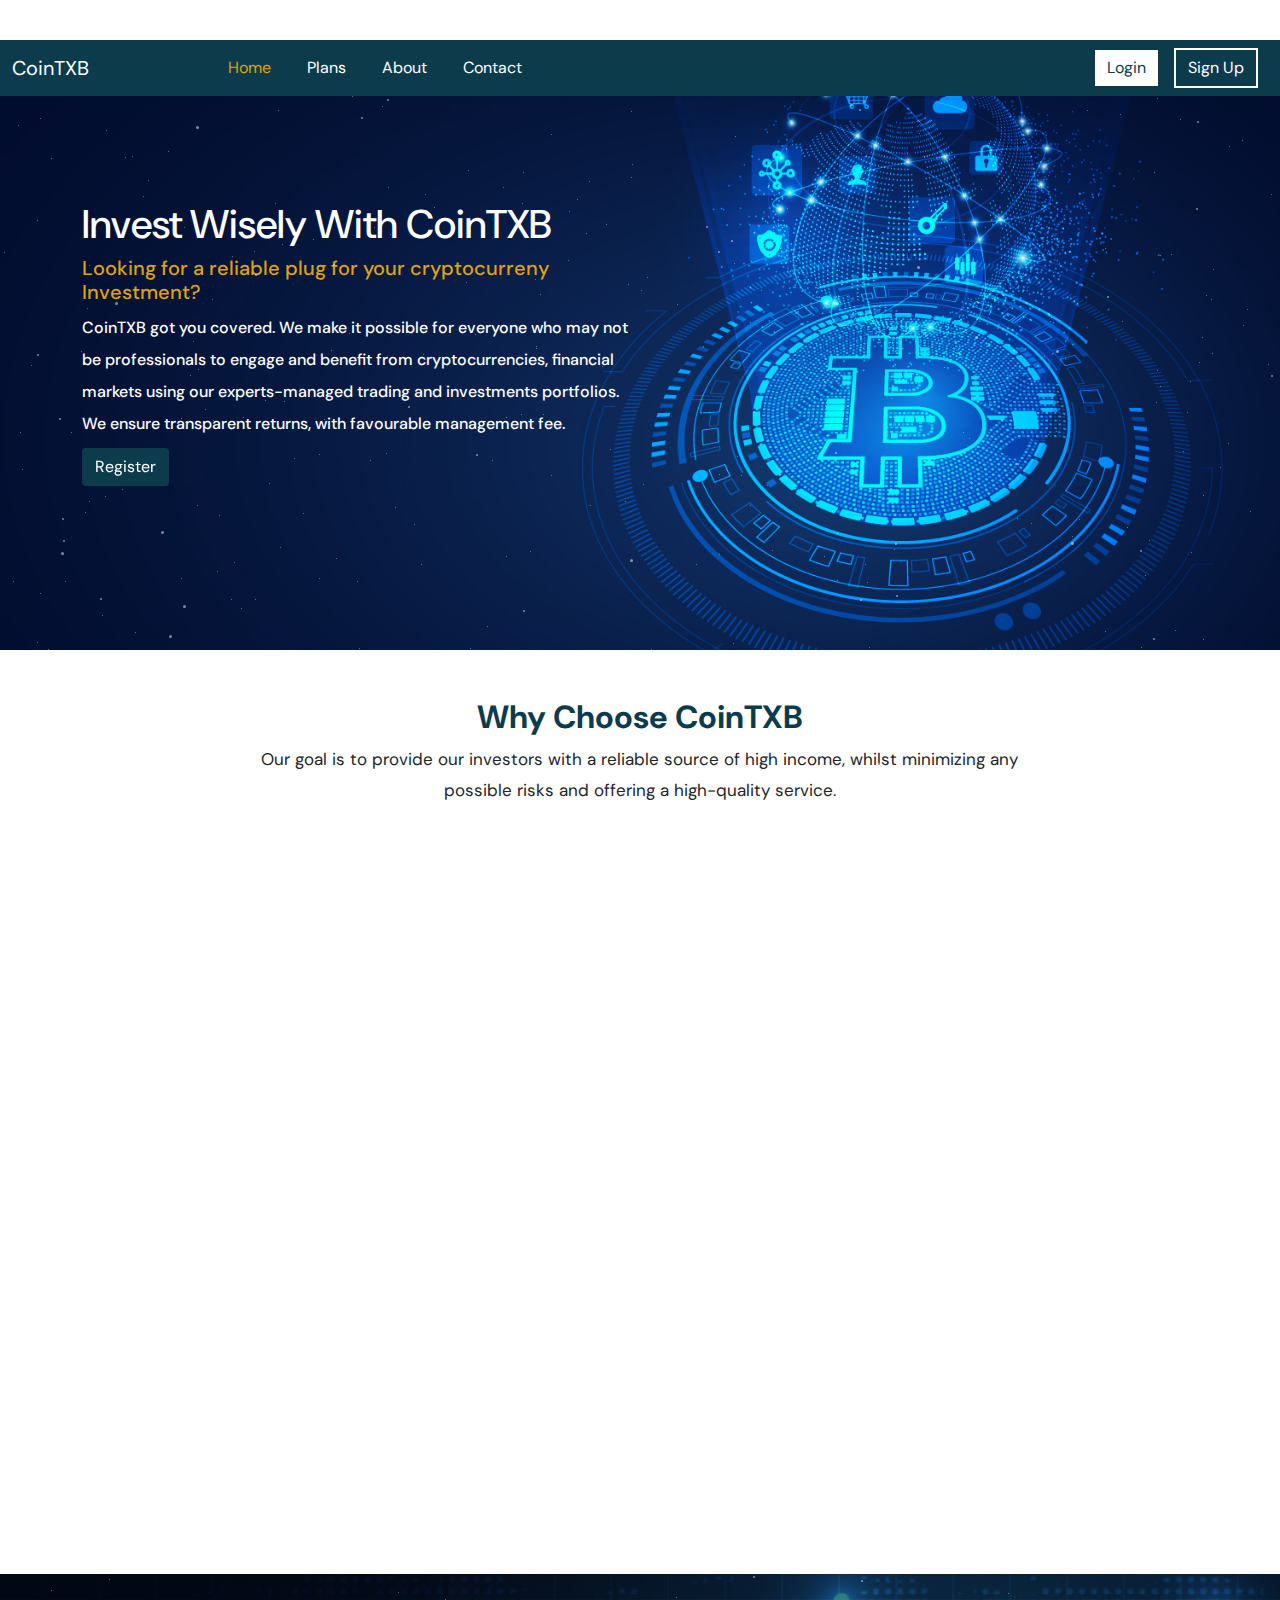
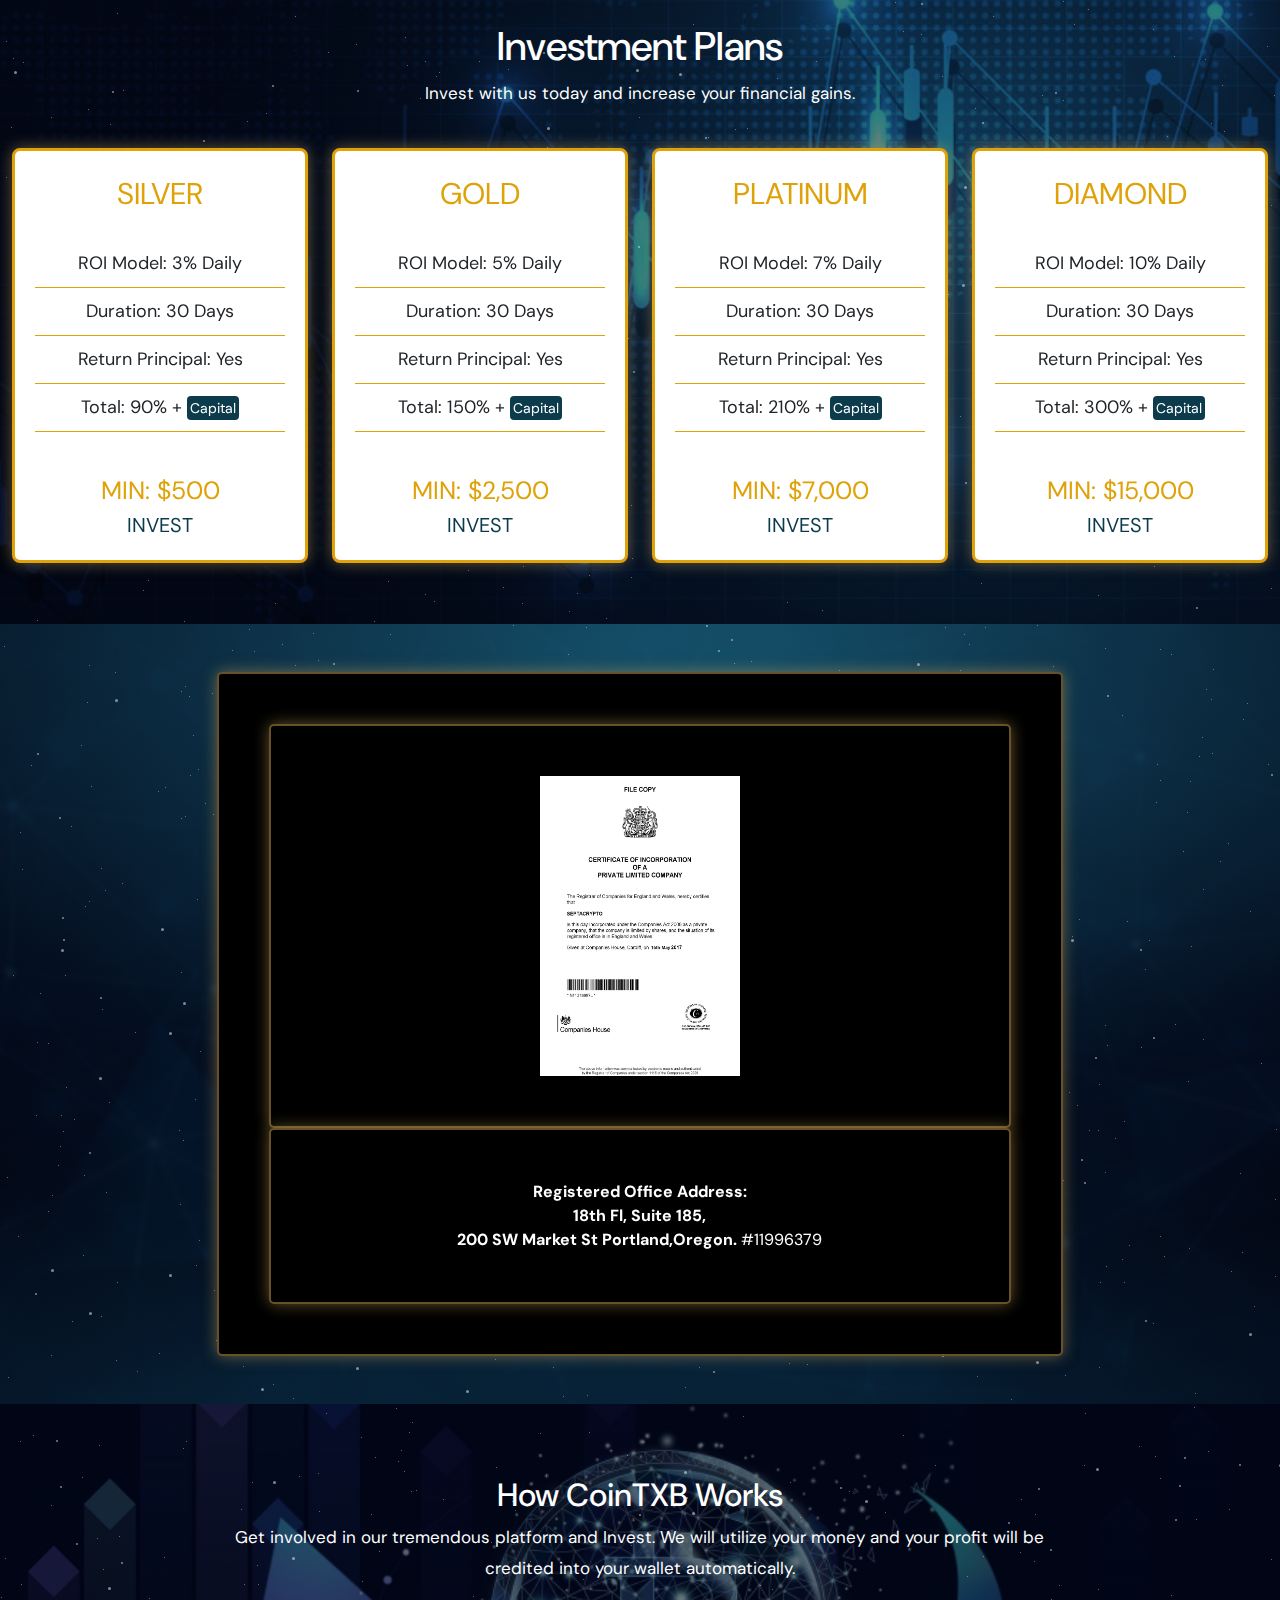
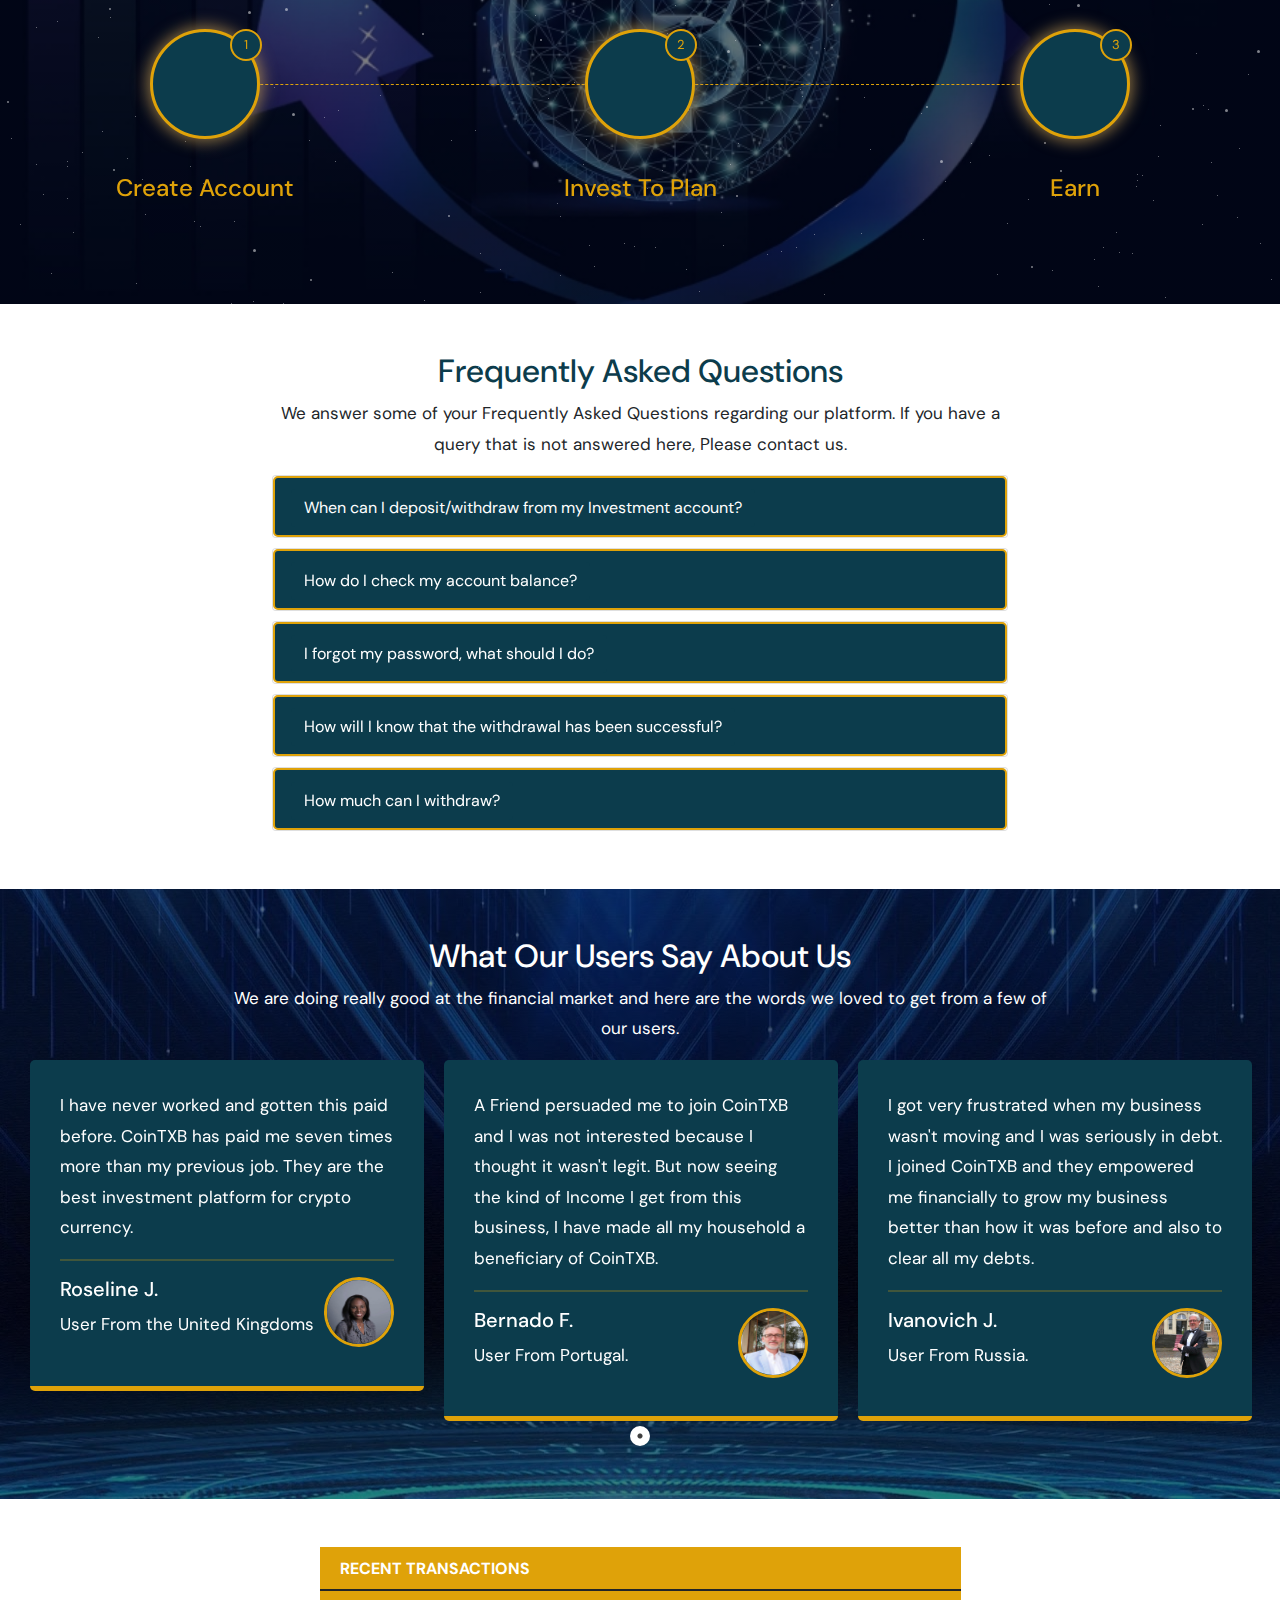
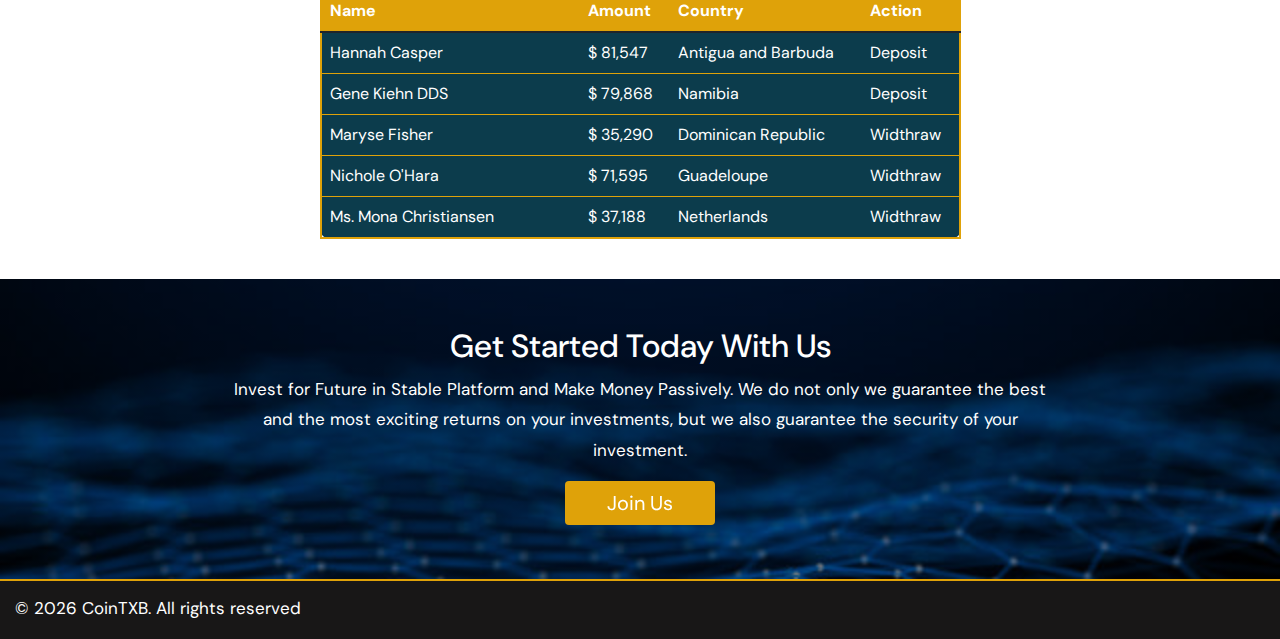
==== commit 1f858641: "Dashboard Area added" ====
--- a/index.html
+++ b/index.html
@@ -40,7 +40,7 @@
               </li>
             </ul>
             <div class="float-btn">
-              <a href="#un" class="btn btn-login">Login</a>
+              <a href="login.html" class="btn btn-login">Login</a>
               <a href="register.html" class="btn btn-register">Sign Up</a>
             </div>
             <div class="d-flex">
@@ -606,7 +606,7 @@
 <footer class="crypto-footer">
   <div class="row text-white">
     <div class="col-md-6">
-     <p class="footer-text">© 2021 CoinTXB. All rights reserved</p>
+     <p class="footer-text">© <span id="copyright"><script>document.getElementById('copyright').appendChild(document.createTextNode(new Date().getFullYear()))</script></span> CoinTXB. All rights reserved</p>
     </div>
     <div class="col-md-6">
       <div class="offset-md-7">
--- a/css/styles.css
+++ b/css/styles.css
@@ -472,12 +472,56 @@
 .panel-area {
     background-color: white;
     border-radius: 8px;
+    box-shadow: 0 5px 15px rgb(204 163 84 / 50%);
+    position: relative;
 }
 
 .panel-area .panel-welcome {
     border-bottom: 2px solid rgb(223, 162, 9);
 }
 
-.panel-area .panel-welcome h1 {
+.panel-area .panel-welcome h2 {
     padding: 30px;
 }
+
+.panel-area .panel-welcome h2 .one {
+    color: #0c3c4c;
+}
+
+.panel-area .panel-welcome h2 .two {
+    color: rgb(223, 162, 9);
+}
+
+.panel-area .panel-body {
+    padding: 30px;
+}
+
+.panel-area .panel-body .panel-text {
+    font-size: 17px;
+    color: #0c3c4c;
+}
+
+.panel-label {
+    line-height: 2em;
+}
+
+.panel-control {
+    border: 1px solid rgb(223, 162, 9) !important;
+}
+
+.btn-submit {
+    background-color: #0c3c4c;
+}
+
+.panel-foot {
+    font-size: 15px;
+}
+
+.panel-foot.second {
+    float: right;
+}
+
+.panel-footer {
+    color: rgb(223, 162, 9) !important;
+    text-decoration: none;
+}